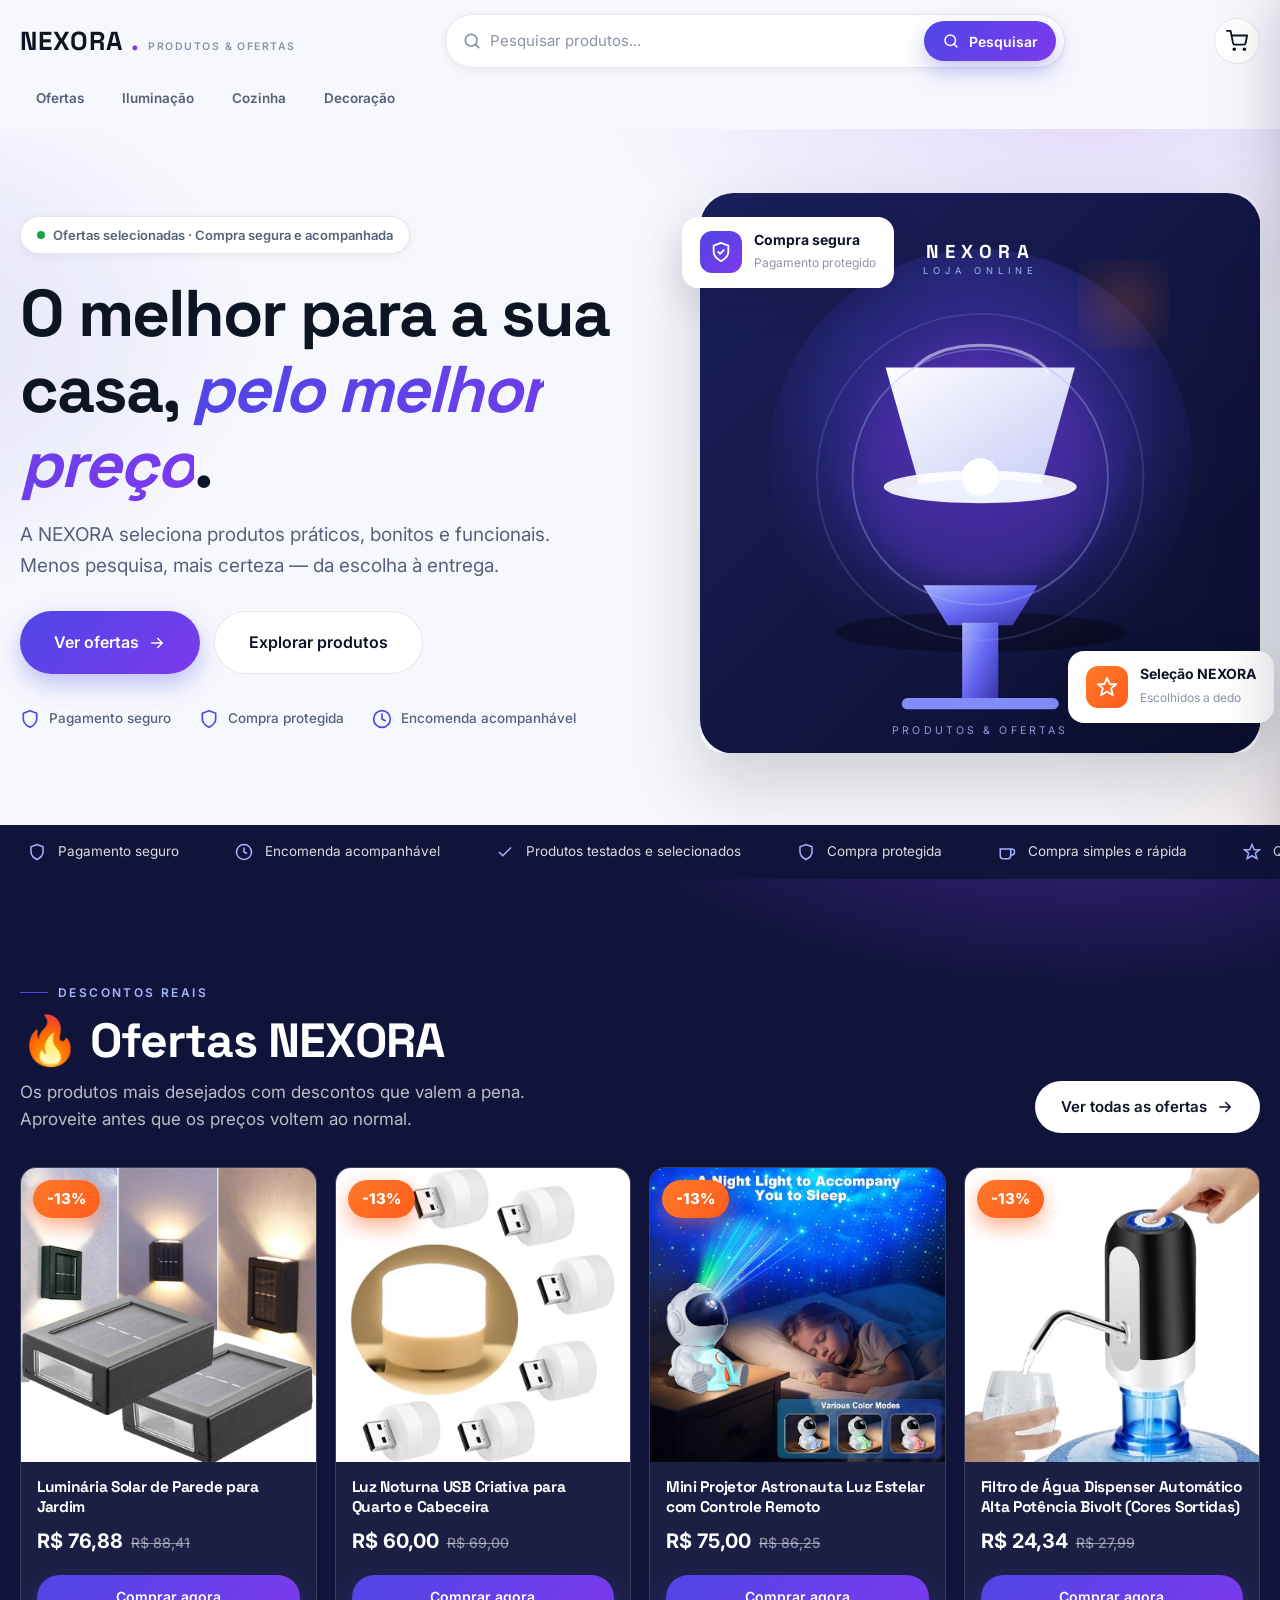
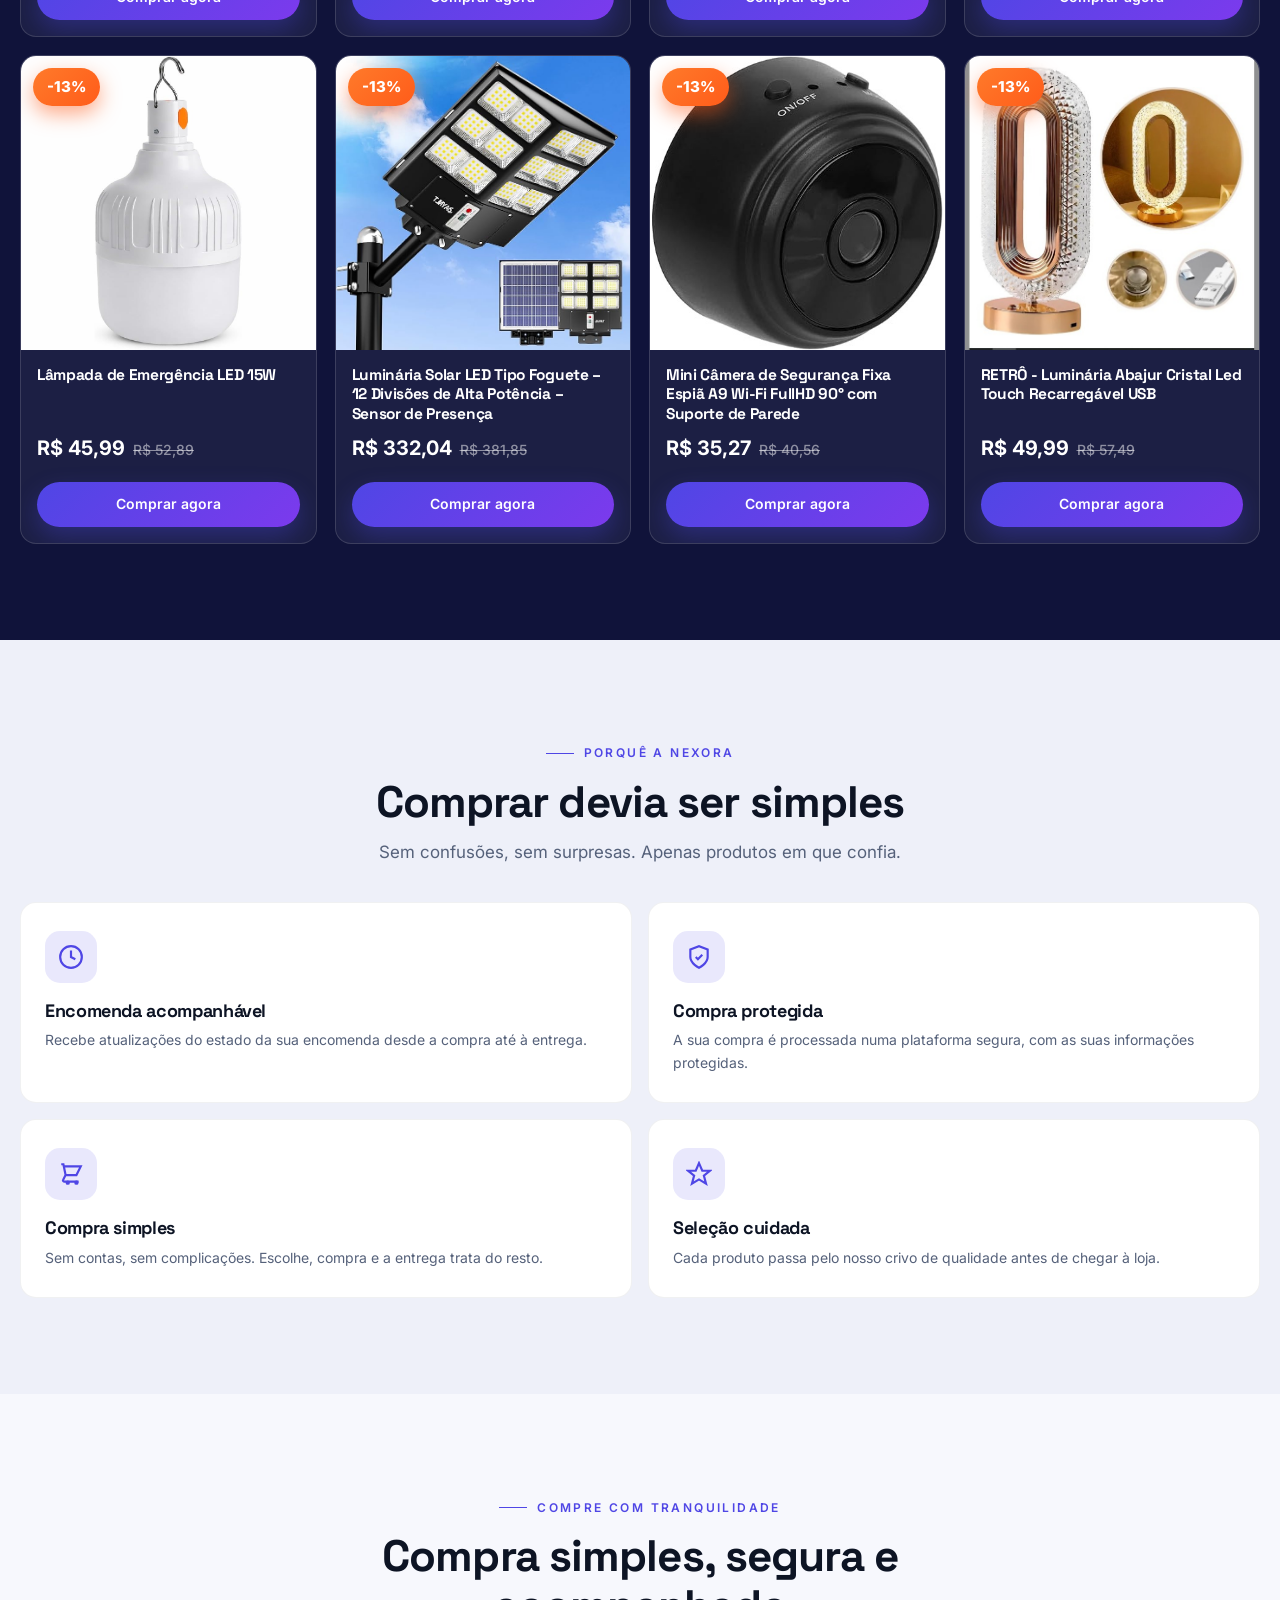
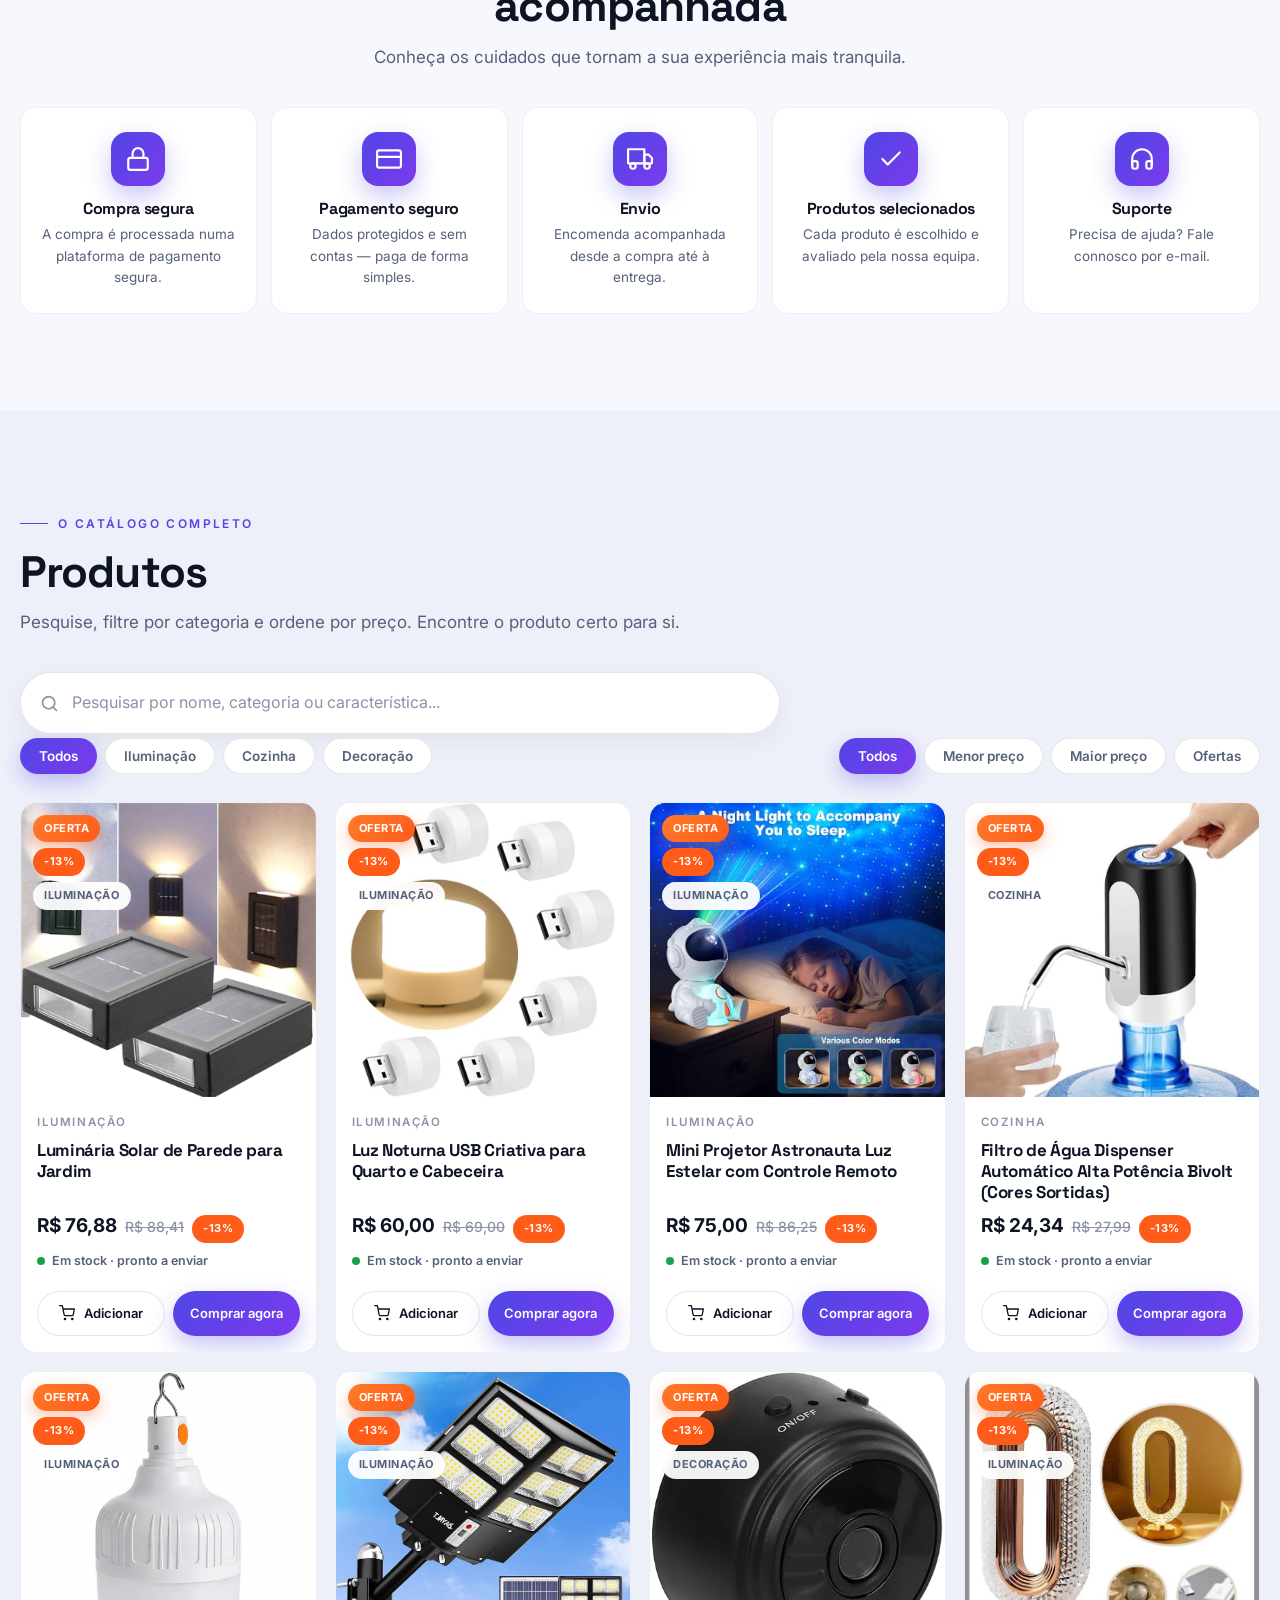
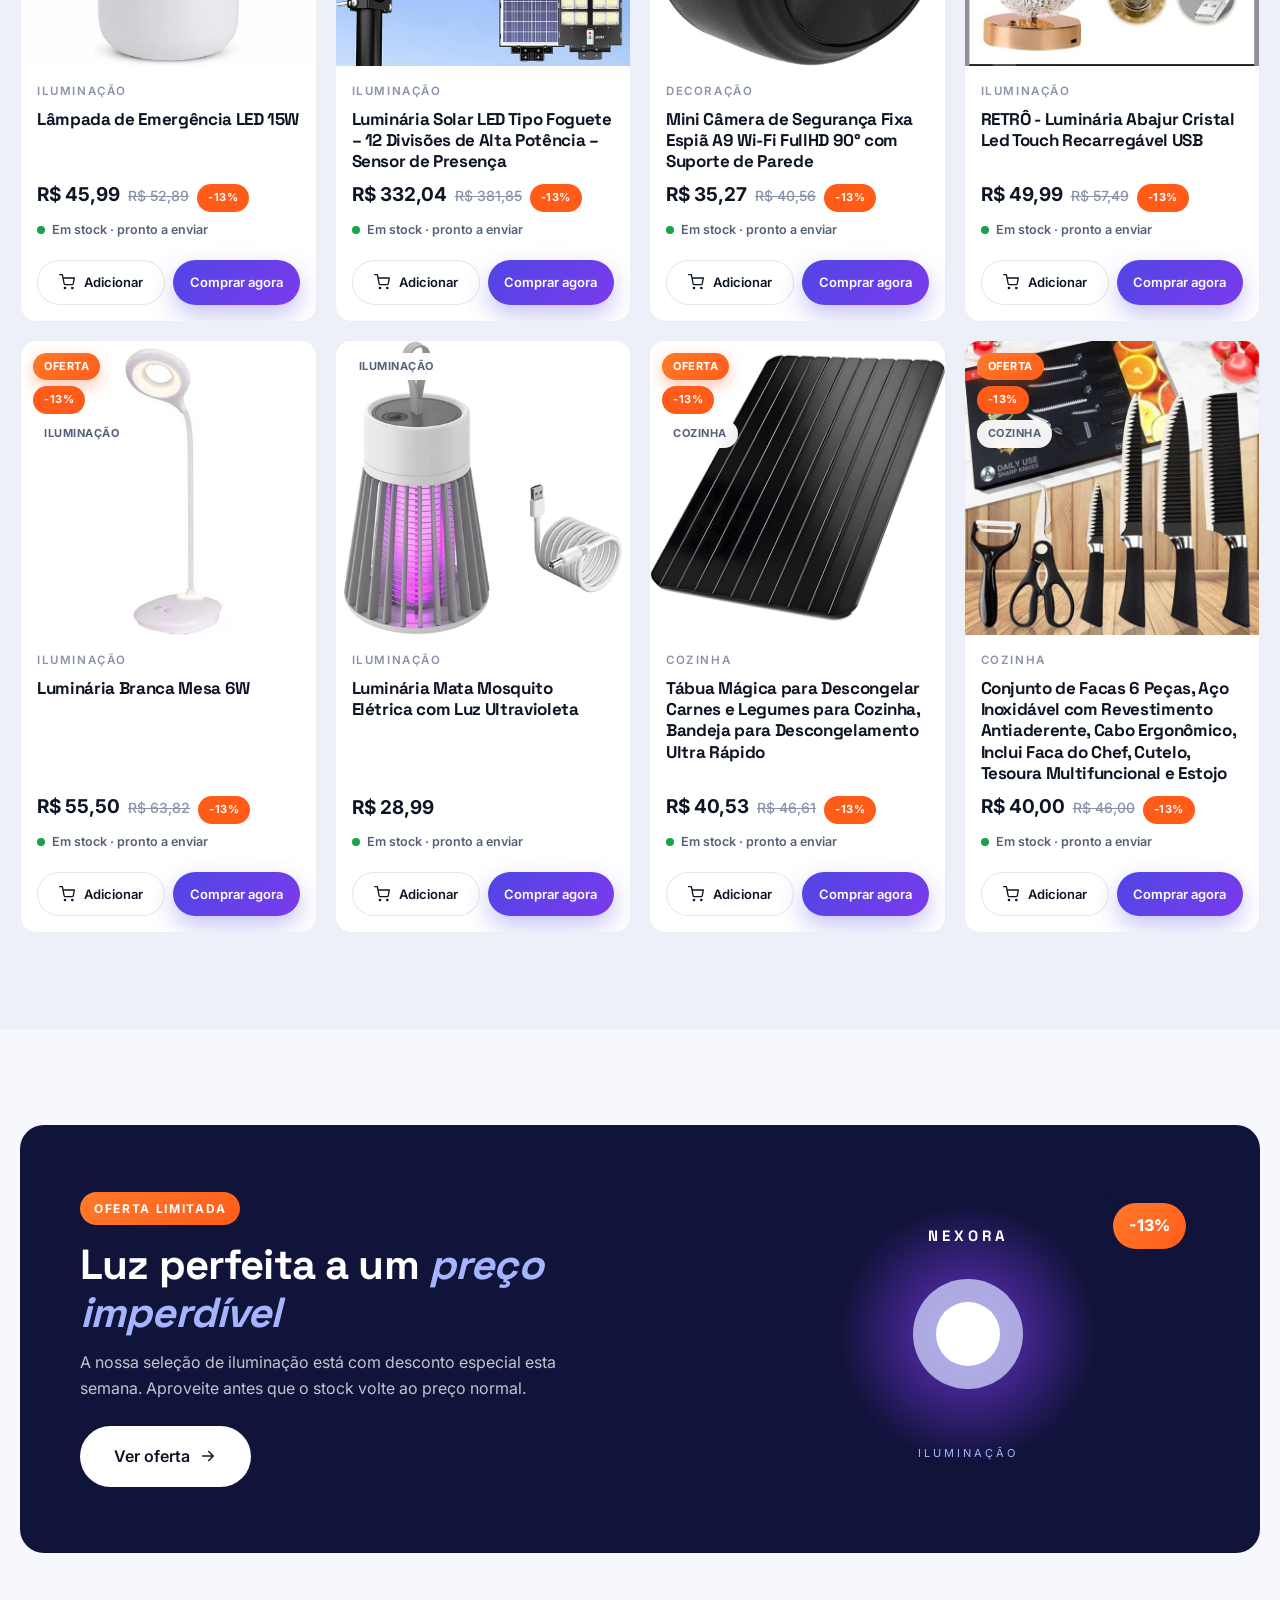
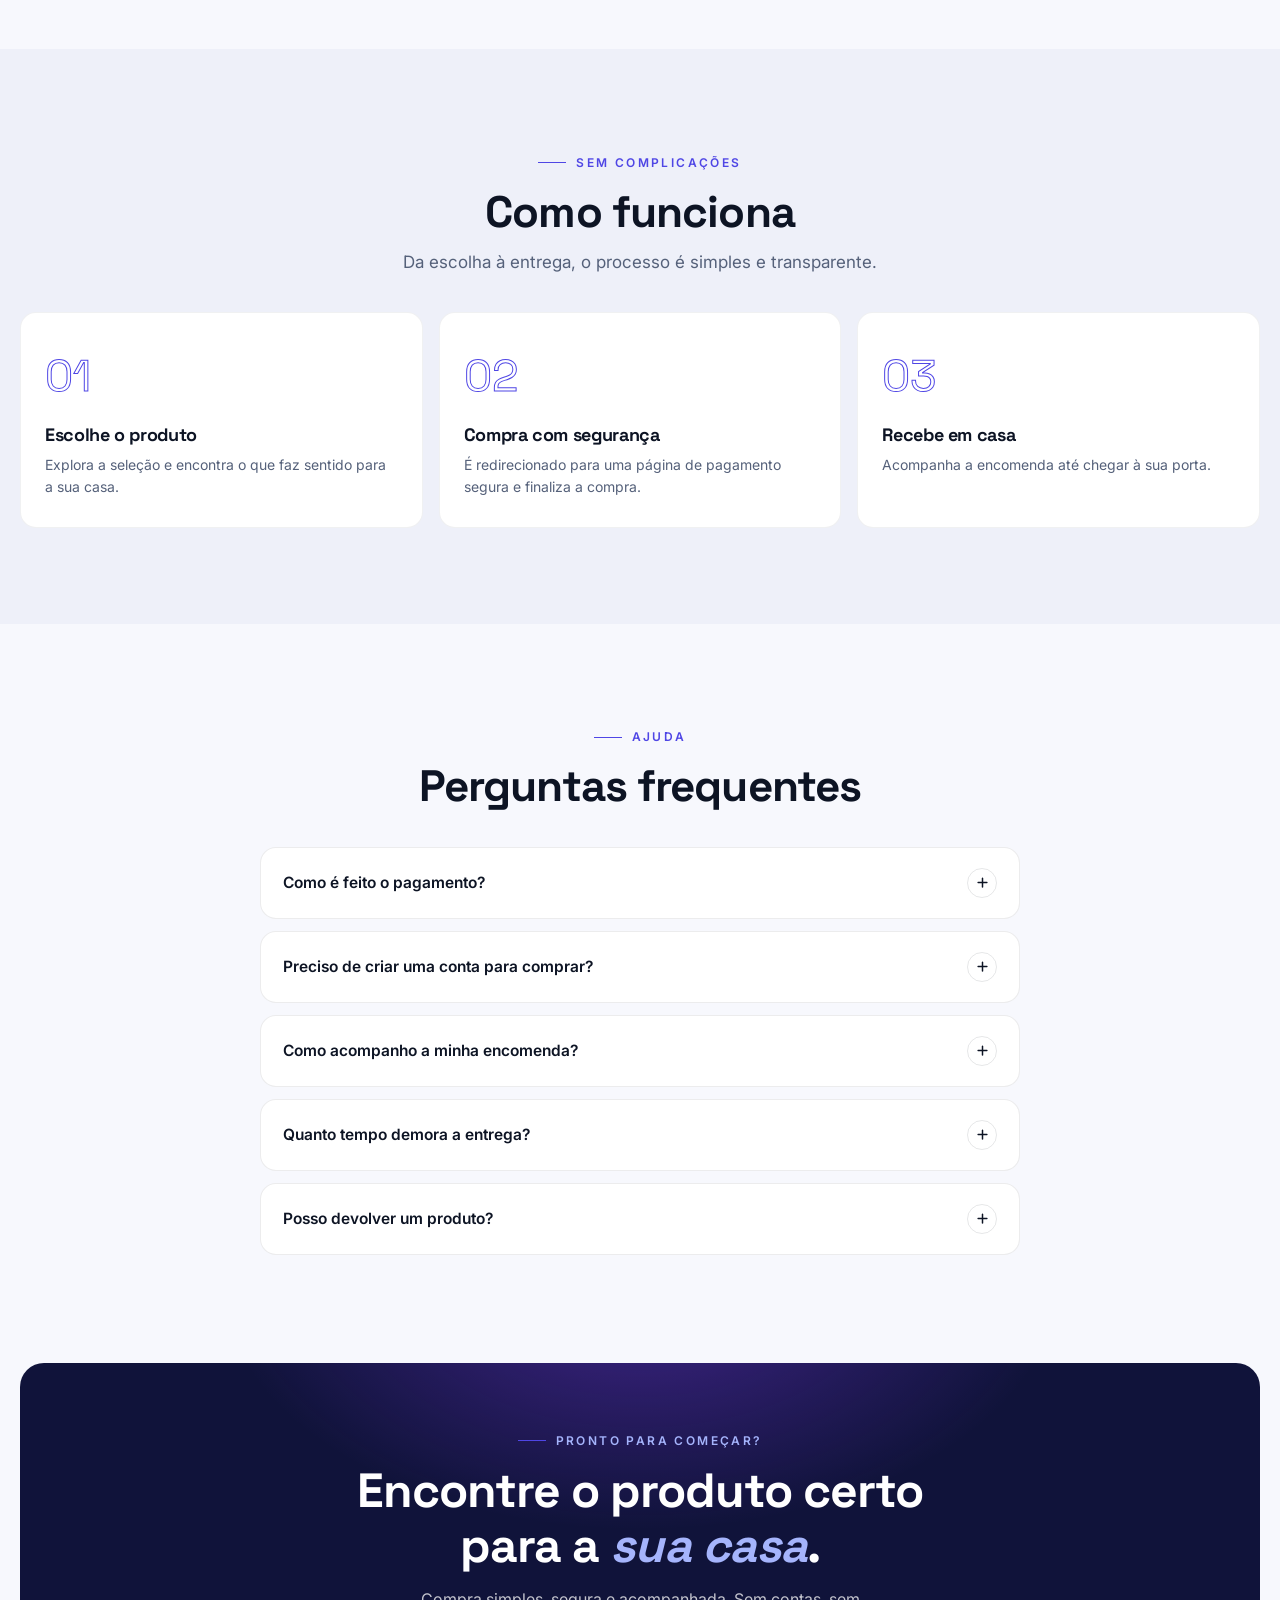
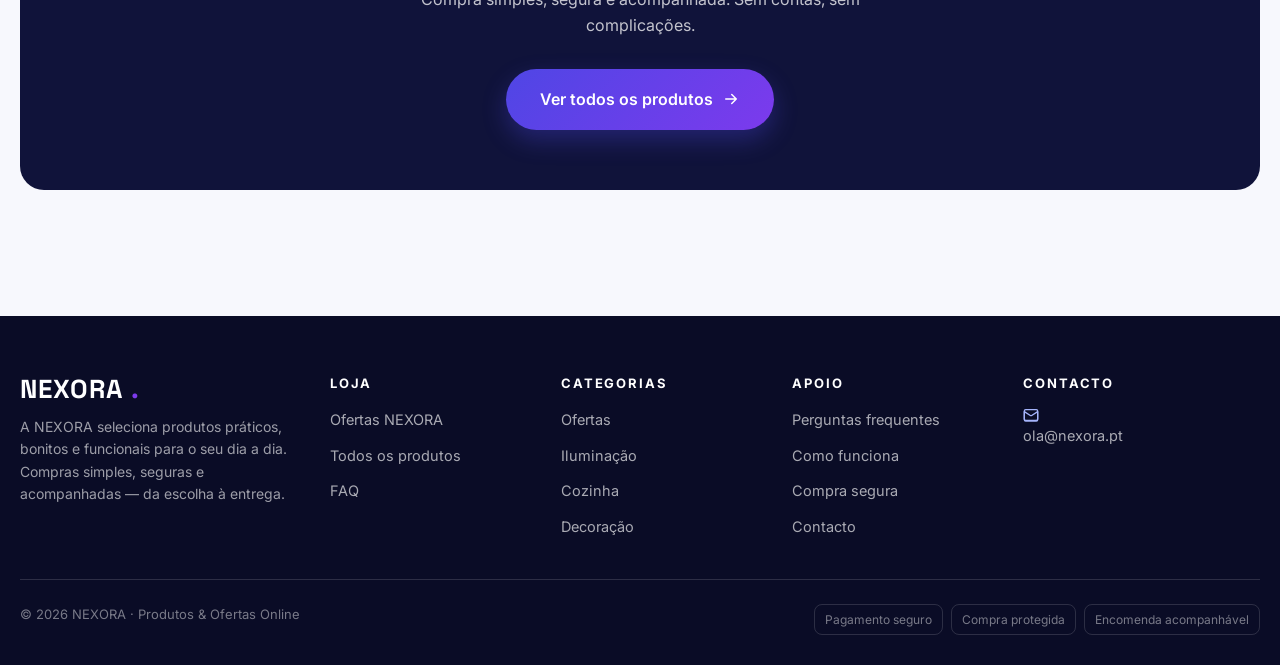
==== index.html @ 7bea776b "fix: restaurar botao Comprar agora nos itens do carrinho e cache-busting v4 Co-authored-by: monkeyco" ====
<!DOCTYPE html>
<html lang="pt">
<head>
  <meta charset="UTF-8" />
  <meta name="viewport" content="width=device-width, initial-scale=1.0" />

  <title>NEXORA | Produtos e Ofertas Online</title>

  <meta
    name="description"
    content="A NEXORA seleciona produtos práticos, bonitos e funcionais para o seu dia a dia. Compras simples, seguras e acompanhadas — com ofertas que valem a pena."
  />

  <meta name="theme-color" content="#10133a" />

  <meta property="og:title" content="NEXORA | Produtos e Ofertas Online" />
  <meta
    property="og:description"
    content="Produtos selecionados com compras simples, seguras e acompanhadas."
  />
  <meta property="og:type" content="website" />

  <link rel="preconnect" href="https://fonts.googleapis.com" />
  <link rel="preconnect" href="https://fonts.gstatic.com" crossorigin />

  <link
    href="https://fonts.googleapis.com/css2?family=Inter:wght@400;500;600;700&family=Space+Grotesk:wght@400;500;600;700&display=swap"
    rel="stylesheet"
  />

  <link rel="stylesheet" href="css/styles.css?v=4" />

  <link
    rel="icon"
    type="image/svg+xml"
    href="data:image/svg+xml,%3Csvg xmlns='http://www.w3.org/2000/svg' viewBox='0 0 32 32'%3E%3Cdefs%3E%3ClinearGradient id='g' x1='0' y1='0' x2='1' y2='1'%3E%3Cstop offset='0' stop-color='%234f46e5'/%3E%3Cstop offset='1' stop-color='%237c3aed'/%3E%3C/linearGradient%3E%3C/defs%3E%3Crect width='32' height='32' rx='8' fill='url(%23g)'/%3E%3Ctext x='16' y='23' font-family='Arial,sans-serif' font-size='18' fill='%23fff' text-anchor='middle' font-weight='bold'%3EN%3C/text%3E%3C/svg%3E"
  />
</head>

<body>

  <!-- ================= HEADER ================= -->

  <header class="header" id="header">

    <div class="container">

      <div class="header-top">

        <a href="index.html" class="logo" aria-label="NEXORA — Início">
          NEXORA<span class="dot">.</span>
          <small>Produtos &amp; Ofertas</small>
        </a>

        <form class="header-search" id="headerSearchForm" role="search" autocomplete="off">
          <svg viewBox="0 0 24 24" fill="none" stroke="currentColor" stroke-width="2" stroke-linecap="round" stroke-linejoin="round" aria-hidden="true">
            <circle cx="11" cy="11" r="7"></circle>
            <path d="m20 20-4-4"></path>
          </svg>
          <input id="headerSearchInput" type="search" placeholder="Pesquisar produtos..." aria-label="Pesquisar produtos" />
          <button type="submit" class="btn btn-accent btn-sm header-search-btn" aria-label="Pesquisar">
            <svg viewBox="0 0 24 24" fill="none" stroke="currentColor" stroke-width="2" stroke-linecap="round" stroke-linejoin="round" aria-hidden="true">
              <circle cx="11" cy="11" r="7"></circle>
              <path d="m20 20-4-4"></path>
            </svg>
            <span>Pesquisar</span>
          </button>
        </form>

        <div class="header-actions">

          <button type="button" class="cart-btn" id="cartOpen" aria-label="Abrir carrinho">
            <svg viewBox="0 0 24 24" fill="none" stroke="currentColor" stroke-width="2" stroke-linecap="round" stroke-linejoin="round" aria-hidden="true">
              <circle cx="9" cy="21" r="1"></circle>
              <circle cx="20" cy="21" r="1"></circle>
              <path d="M1 1h4l2.68 13.39a2 2 0 002 1.61h9.72a2 2 0 002-1.61L23 6H6"></path>
            </svg>
            <span class="cart-count" id="cartCount">0</span>
          </button>

          <button class="burger" id="burger" aria-label="Abrir menu" aria-expanded="false" type="button">
            <span></span>
            <span></span>
            <span></span>
          </button>

        </div>

      </div>

      <nav class="header-cats" id="headerCats" aria-label="Categorias"></nav>

    </div>

  </header>


  <!-- ================= MOBILE MENU ================= -->

  <div class="mobile-menu" id="mobileMenu">

    <div class="mobile-menu-head">
      <a href="index.html" class="logo" aria-label="NEXORA — Início">
        NEXORA<span class="dot">.</span>
      </a>
      <button type="button" class="mobile-menu-close" id="mobileMenuClose" aria-label="Fechar menu">
        <svg viewBox="0 0 24 24" fill="none" stroke="currentColor" stroke-width="2" stroke-linecap="round"><path d="M18 6L6 18M6 6l12 12"/></svg>
      </button>
    </div>

    <a href="index.html" class="menu-link">Início</a>
    <a href="index.html#ofertas-destaque" class="menu-link">Ofertas NEXORA</a>
    <a href="index.html#ofertas" class="menu-link">Todos os produtos</a>
    <a href="index.html#faq" class="menu-link">FAQ</a>
    <a href="index.html#contacto" class="menu-link">Contacto</a>

    <span class="mobile-menu-label">Categorias</span>
    <div class="cat-list" id="mobileCats"></div>

    <a href="index.html#ofertas" class="btn btn-accent">Ver produtos</a>

  </div>


  <!-- ================= CART DRAWER ================= -->

  <div class="cart-overlay" id="cartOverlay"></div>

  <aside class="cart-drawer" id="cartDrawer" aria-label="Carrinho de compras">

    <div class="cart-head">
      <div>
        <h2>O seu carrinho</h2>
        <span class="cart-head-count" id="cartCountText"></span>
      </div>
      <button type="button" class="cart-close" id="cartClose" aria-label="Fechar carrinho">
        <svg viewBox="0 0 24 24" fill="none" stroke="currentColor" stroke-width="2" stroke-linecap="round"><path d="M18 6L6 18M6 6l12 12"/></svg>
      </button>
    </div>

    <div class="cart-body" id="cartItems"></div>

    <div class="cart-empty" id="cartEmpty" hidden>
      <svg viewBox="0 0 24 24" fill="none" stroke="currentColor" stroke-width="1.5" stroke-linecap="round" stroke-linejoin="round" aria-hidden="true">
        <circle cx="9" cy="21" r="1"></circle>
        <circle cx="20" cy="21" r="1"></circle>
        <path d="M1 1h4l2.68 13.39a2 2 0 002 1.61h9.72a2 2 0 002-1.61L23 6H6"></path>
      </svg>
      <p>O seu carrinho está vazio.</p>
      <button type="button" class="btn btn-ghost" id="cartContinue2">Continuar comprando</button>
    </div>

    <div class="cart-foot" id="cartFooter" hidden>
      <div class="cart-subtotal-row">
        <span>Subtotal</span>
        <strong id="cartSubtotal"></strong>
      </div>
      <p class="cart-note">Cada artigo é pago com segurança na sua página de pagamento.</p>
      <button type="button" class="btn btn-accent" id="cartContinue">Continuar comprando</button>
    </div>

  </aside>


  <main>

    <!-- ================= HERO ================= -->

    <section class="hero">

      <div class="container hero-grid">

        <div class="hero-copy">

          <span class="hero-badge">
            <span class="pulse"></span>
            Ofertas selecionadas · Compra segura e acompanhada
          </span>

          <h1>
            O melhor para a sua casa,
            <em>pelo melhor preço</em>.
          </h1>

          <p class="hero-sub">
            A NEXORA seleciona produtos práticos, bonitos e funcionais.
            Menos pesquisa, mais certeza — da escolha à entrega.
          </p>

          <div class="hero-cta">

            <a href="#ofertas-destaque" class="btn btn-accent btn-lg">
              Ver ofertas
              <svg viewBox="0 0 24 24" fill="none" stroke="currentColor" stroke-width="2" stroke-linecap="round" stroke-linejoin="round" aria-hidden="true">
                <path d="M5 12h14M13 6l6 6-6 6" />
              </svg>
            </a>

            <a href="#ofertas" class="btn btn-ghost btn-lg">
              Explorar produtos
            </a>

          </div>

          <ul class="hero-trust">

            <li>
              <svg viewBox="0 0 24 24" fill="none" stroke="currentColor" stroke-width="2" stroke-linecap="round" stroke-linejoin="round" aria-hidden="true">
                <path d="M12 22s8-4 8-10V5l-8-3-8 3v7c0 6 8 10 8 10z" />
              </svg>
              Pagamento seguro
            </li>

            <li>
              <svg viewBox="0 0 24 24" fill="none" stroke="currentColor" stroke-width="2" stroke-linecap="round" stroke-linejoin="round" aria-hidden="true">
                <path d="M12 22s8-4 8-10V5l-8-3-8 3v7c0 6 8 10 8 10z" />
              </svg>
              Compra protegida
            </li>

            <li>
              <svg viewBox="0 0 24 24" fill="none" stroke="currentColor" stroke-width="2" stroke-linecap="round" stroke-linejoin="round" aria-hidden="true">
                <circle cx="12" cy="12" r="10" />
                <path d="M12 6v6l4 2" />
              </svg>
              Encomenda acompanhável
            </li>

          </ul>

        </div>


        <!-- ================= HERO VISUAL ================= -->

        <div class="hero-visual">

          <div class="hero-card">

            <svg
              class="hero-product-image"
              viewBox="0 0 900 900"
              xmlns="http://www.w3.org/2000/svg"
              role="img"
              aria-label="Produtos selecionados pela NEXORA"
            >

              <defs>

                <linearGradient id="nHeroBg" x1="0" y1="0" x2="1" y2="1">
                  <stop offset="0" stop-color="#1b1f5c" />
                  <stop offset="1" stop-color="#0b0e2c" />
                </linearGradient>

                <radialGradient id="nGlow" cx="50%" cy="40%" r="65%">
                  <stop offset="0" stop-color="#7c3aed" stop-opacity=".55" />
                  <stop offset=".55" stop-color="#4f46e5" stop-opacity=".28" />
                  <stop offset="1" stop-color="#0b0e2c" stop-opacity="0" />
                </radialGradient>

                <linearGradient id="nShade" x1="0" y1="0" x2="1" y2="1">
                  <stop offset="0" stop-color="#fdfdff" />
                  <stop offset="1" stop-color="#c7cbf5" />
                </linearGradient>

                <linearGradient id="nMetal" x1="0" y1="0" x2="1" y2="1">
                  <stop offset="0" stop-color="#a5b4fc" />
                  <stop offset=".5" stop-color="#6366f1" />
                  <stop offset="1" stop-color="#3730a3" />
                </linearGradient>

                <filter id="nBlur">
                  <feGaussianBlur stdDeviation="30" />
                </filter>

              </defs>

              <!-- Fundo -->
              <rect width="900" height="900" rx="54" fill="url(#nHeroBg)" />

              <!-- Luz ambiente -->
              <circle cx="450" cy="430" r="340" fill="url(#nGlow)" />
              <circle cx="450" cy="440" r="200" fill="#7c3aed" opacity=".25" filter="url(#nBlur)" />
              <circle cx="680" cy="180" r="60" fill="#ff7a1a" opacity=".18" filter="url(#nBlur)" />

              <!-- Sombra -->
              <ellipse cx="450" cy="705" rx="235" ry="32" fill="#000" opacity=".35" />

              <!-- Base metálica -->
              <path d="M358 630h184l-40 64H398z" fill="url(#nMetal)" />
              <path d="M421 690h58v130h-58z" fill="url(#nMetal)" />
              <path d="M333 820h234" stroke="#818cf8" stroke-width="18" stroke-linecap="round" />

              <!-- Cúpula -->
              <path d="M298 280h304l-56 196H354z" fill="url(#nShade)" />

              <!-- Luz -->
              <ellipse cx="450" cy="472" rx="155" ry="26" fill="#ffffff" opacity=".9" />
              <ellipse cx="450" cy="478" rx="120" ry="18" fill="#eef2ff" opacity=".95" />
              <circle cx="450" cy="456" r="30" fill="#ffffff" />

              <!-- Detalhes -->
              <path d="M340 288c36-58 184-58 220 0" fill="none" stroke="#fff" stroke-opacity=".5" stroke-width="5" />
              <circle cx="450" cy="456" r="205" fill="none" stroke="#a5b4fc" stroke-opacity=".35" stroke-width="3" />
              <circle cx="450" cy="456" r="262" fill="none" stroke="#a5b4fc" stroke-opacity=".16" stroke-width="3" />

              <!-- NEXORA -->
              <text x="450" y="104" text-anchor="middle" font-family="'Space Grotesk','Inter',sans-serif" font-size="30" letter-spacing="10" font-weight="700" fill="#ffffff">NEXORA</text>
              <text x="450" y="130" text-anchor="middle" font-family="'Inter',sans-serif" font-size="15" letter-spacing="8" fill="#a5b4fc">LOJA ONLINE</text>
              <text x="450" y="868" text-anchor="middle" font-family="'Inter',sans-serif" font-size="17" letter-spacing="5" fill="#a5b4fc" opacity=".85">PRODUTOS &amp; OFERTAS</text>

            </svg>

          </div>


          <!-- Card flutuante 1 -->

          <div class="hero-float f1">

            <span class="ic t1">

              <svg viewBox="0 0 24 24" fill="none" stroke="currentColor" stroke-width="2" stroke-linecap="round" stroke-linejoin="round" aria-hidden="true">
                <path d="M12 22s8-4 8-10V5l-8-3-8 3v7c0 6 8 10 8 10z" />
                <path d="M9 12l2 2 4-4" />
              </svg>

            </span>

            <div>

              <strong>Compra segura</strong>

              <span>Pagamento protegido</span>

            </div>

          </div>


          <!-- Card flutuante 2 -->

          <div class="hero-float f2">

            <span class="ic t2">

              <svg viewBox="0 0 24 24" fill="none" stroke="currentColor" stroke-width="2" stroke-linecap="round" stroke-linejoin="round" aria-hidden="true">
                <path d="M12 2l3 7h7l-5.5 4.5L18.5 21 12 17l-6.5 4 2-7.5L2 9h7l3-7z" />
              </svg>

            </span>

            <div>

              <strong>Seleção NEXORA</strong>

              <span>Escolhidos a dedo</span>

            </div>

          </div>

        </div>

      </div>

    </section>


    <!-- ================= TRUST MARQUEE ================= -->

    <section class="trust-marquee" aria-label="Garantias da loja">

      <ul id="marqueeList">

        <li>
          <svg viewBox="0 0 24 24" fill="none" stroke="currentColor" stroke-width="2" aria-hidden="true">
            <path d="M12 22s8-4 8-10V5l-8-3-8 3v7c0 6 8 10 8 10z" />
          </svg>
          Pagamento seguro
        </li>

        <li>
          <svg viewBox="0 0 24 24" fill="none" stroke="currentColor" stroke-width="2" aria-hidden="true">
            <circle cx="12" cy="12" r="10" />
            <path d="M12 6v6l4 2" />
          </svg>
          Encomenda acompanhável
        </li>

        <li>
          <svg viewBox="0 0 24 24" fill="none" stroke="currentColor" stroke-width="2" aria-hidden="true">
            <path d="M20 6L9 17l-5-5" />
          </svg>
          Produtos testados e selecionados
        </li>

        <li>
          <svg viewBox="0 0 24 24" fill="none" stroke="currentColor" stroke-width="2" aria-hidden="true">
            <path d="M12 22s8-4 8-10V5l-8-3-8 3v7c0 6 8 10 8 10z" />
          </svg>
          Compra protegida
        </li>

        <li>
          <svg viewBox="0 0 24 24" fill="none" stroke="currentColor" stroke-width="2" aria-hidden="true">
            <path d="M17 8h1a4 4 0 110 8h-1M3 8h14v9a4 4 0 01-4 4H7a4 4 0 01-4-4V8z" />
          </svg>
          Compra simples e rápida
        </li>

        <li>
          <svg viewBox="0 0 24 24" fill="none" stroke="currentColor" stroke-width="2" aria-hidden="true">
            <path d="M12 2l3 7h7l-5.5 4.5L18.5 21 12 17l-6.5 4 2-7.5L2 9h7l3-7z" />
          </svg>
          Qualidade em cada detalhe
        </li>

      </ul>

    </section>


    <!-- ================= OFERTAS NEXORA ================= -->

    <section class="section offers-band" id="ofertas-destaque">

      <div class="container">

        <div class="offers-head">

          <div class="sec-head">

            <span class="eyebrow" style="color:#a5b4fc">Descontos reais</span>

            <h2><span class="fire">🔥</span> Ofertas NEXORA</h2>

            <p>
              Os produtos mais desejados com descontos que valem a pena.
              Aproveite antes que os preços voltem ao normal.
            </p>

          </div>

          <a href="index.html?cat=ofertas#ofertas" class="btn btn-light">
            Ver todas as ofertas
            <svg viewBox="0 0 24 24" fill="none" stroke="currentColor" stroke-width="2" stroke-linecap="round" stroke-linejoin="round" aria-hidden="true">
              <path d="M5 12h14M13 6l6 6-6 6" />
            </svg>
          </a>

        </div>

        <div class="deal-grid" id="gridOfertas"></div>

      </div>

    </section>


    <!-- ================= BENEFÍCIOS ================= -->

    <section class="section" style="background: var(--bg-alt)">

      <div class="container">

        <div class="sec-head center">

          <span class="eyebrow">Porquê a NEXORA</span>

          <h2>Comprar devia ser simples</h2>

          <p>Sem confusões, sem surpresas. Apenas produtos em que confia.</p>

        </div>


        <div class="benefit-grid">


          <div class="benefit-card reveal">

            <span class="benefit-icon">

              <svg viewBox="0 0 24 24" fill="none" stroke="currentColor" stroke-width="2" aria-hidden="true">
                <circle cx="12" cy="12" r="10" />
                <path d="M12 6v6l4 2" />
              </svg>

            </span>

            <h3>Encomenda acompanhável</h3>

            <p>Recebe atualizações do estado da sua encomenda desde a compra até à entrega.</p>

          </div>


          <div class="benefit-card reveal d1">

            <span class="benefit-icon">

              <svg viewBox="0 0 24 24" fill="none" stroke="currentColor" stroke-width="2" aria-hidden="true">
                <path d="M12 22s8-4 8-10V5l-8-3-8 3v7c0 6 8 10 8 10z" />
                <path d="M9 12l2 2 4-4" />
              </svg>

            </span>

            <h3>Compra protegida</h3>

            <p>A sua compra é processada numa plataforma segura, com as suas informações protegidas.</p>

          </div>


          <div class="benefit-card reveal d2">

            <span class="benefit-icon">

              <svg viewBox="0 0 24 24" fill="none" stroke="currentColor" stroke-width="2" aria-hidden="true">
                <path d="M3 3h2l.4 2M7 13h10l4-8H5.4M7 13L5.4 5M7 13l-2.3 4.5a1 1 0 00.9 1.5H19" />
                <path d="M9 21a1 1 0 100-2 1 1 0 000 2zm8 0a1 1 0 100-2 1 1 0 000 2z" />
              </svg>

            </span>

            <h3>Compra simples</h3>

            <p>Sem contas, sem complicações. Escolhe, compra e a entrega trata do resto.</p>

          </div>


          <div class="benefit-card reveal d3">

            <span class="benefit-icon">

              <svg viewBox="0 0 24 24" fill="none" stroke="currentColor" stroke-width="2" aria-hidden="true">
                <path d="M12 2l3 7h7l-5.5 4.5L18.5 21 12 17l-6.5 4 2-7.5L2 9h7l3-7z" />
              </svg>

            </span>

            <h3>Seleção cuidada</h3>

            <p>Cada produto passa pelo nosso crivo de qualidade antes de chegar à loja.</p>

          </div>

        </div>

      </div>

    </section>


    <!-- ================= CONFIANÇA ================= -->

    <section class="section" id="confianca">

      <div class="container">

        <div class="sec-head center">

          <span class="eyebrow">Compre com tranquilidade</span>

          <h2>Compra simples, segura e acompanhada</h2>

          <p>Conheça os cuidados que tornam a sua experiência mais tranquila.</p>

        </div>

        <div class="trust-grid">

          <div class="trust-card reveal">
            <span class="trust-icon">
              <svg viewBox="0 0 24 24" fill="none" stroke="currentColor" stroke-width="2" stroke-linecap="round" stroke-linejoin="round" aria-hidden="true">
                <rect x="3" y="11" width="18" height="11" rx="2" />
                <path d="M7 11V7a5 5 0 0110 0v4" />
              </svg>
            </span>
            <h3>Compra segura</h3>
            <p>A compra é processada numa plataforma de pagamento segura.</p>
          </div>

          <div class="trust-card reveal d1">
            <span class="trust-icon">
              <svg viewBox="0 0 24 24" fill="none" stroke="currentColor" stroke-width="2" stroke-linecap="round" stroke-linejoin="round" aria-hidden="true">
                <rect x="1" y="4" width="22" height="16" rx="2" />
                <path d="M1 10h22" />
              </svg>
            </span>
            <h3>Pagamento seguro</h3>
            <p>Dados protegidos e sem contas — paga de forma simples.</p>
          </div>

          <div class="trust-card reveal d2">
            <span class="trust-icon">
              <svg viewBox="0 0 24 24" fill="none" stroke="currentColor" stroke-width="2" stroke-linecap="round" stroke-linejoin="round" aria-hidden="true">
                <path d="M1 3h15v13H1z" />
                <path d="M16 8h4l3 3v5h-7V8z" />
                <circle cx="5.5" cy="18.5" r="2.5" />
                <circle cx="18.5" cy="18.5" r="2.5" />
              </svg>
            </span>
            <h3>Envio</h3>
            <p>Encomenda acompanhada desde a compra até à entrega.</p>
          </div>

          <div class="trust-card reveal d3">
            <span class="trust-icon">
              <svg viewBox="0 0 24 24" fill="none" stroke="currentColor" stroke-width="2" stroke-linecap="round" stroke-linejoin="round" aria-hidden="true">
                <path d="M20 6L9 17l-5-5" />
              </svg>
            </span>
            <h3>Produtos selecionados</h3>
            <p>Cada produto é escolhido e avaliado pela nossa equipa.</p>
          </div>

          <div class="trust-card reveal">
            <span class="trust-icon">
              <svg viewBox="0 0 24 24" fill="none" stroke="currentColor" stroke-width="2" stroke-linecap="round" stroke-linejoin="round" aria-hidden="true">
                <path d="M3 18v-6a9 9 0 0118 0v6" />
                <path d="M21 19a2 2 0 01-2 2h-1a2 2 0 01-2-2v-3a2 2 0 012-2h3v5zM3 19a2 2 0 002 2h1a2 2 0 002-2v-3a2 2 0 00-2-2H3v5z" />
              </svg>
            </span>
            <h3>Suporte</h3>
            <p>Precisa de ajuda? Fale connosco por e-mail.</p>
          </div>

        </div>

      </div>

    </section>


    <!-- ================= TODOS OS PRODUTOS ================= -->

    <section class="section" id="ofertas" style="background: var(--bg-alt)">

      <div class="container">

        <div class="sec-head">

          <span class="eyebrow">O catálogo completo</span>

          <h2>Produtos</h2>

          <p>Pesquise, filtre por categoria e ordene por preço. Encontre o produto certo para si.</p>

        </div>

        <form class="product-search" role="search" autocomplete="off">
          <svg viewBox="0 0 24 24" fill="none" stroke="currentColor" stroke-width="2" stroke-linecap="round" stroke-linejoin="round" aria-hidden="true">
            <circle cx="11" cy="11" r="7"></circle>
            <path d="m20 20-4-4"></path>
          </svg>
          <input id="productSearch" type="search" placeholder="Pesquisar por nome, categoria ou característica..." aria-label="Pesquisar produtos" />
          <span id="searchCount" class="search-count" aria-live="polite"></span>
        </form>

        <p id="searchEmpty" class="search-empty" hidden>Nenhum produto encontrado. Tente outro nome ou categoria.</p>

        <div class="catalog-toolbar">

          <div class="cat-filter" id="catFilter" role="group" aria-label="Filtrar produtos por categoria"></div>

          <div class="sort-bar" id="sortBar" role="group" aria-label="Ordenar produtos"></div>

        </div>

        <div class="prod-grid" id="gridProdutos" data-filtro="todos"></div>

      </div>

    </section>


    <!-- ================= PROMO ================= -->

    <section class="section">

      <div class="container">

        <div class="promo reveal">

          <div>

            <div class="promo-kicker">Oferta limitada</div>

            <h2>Luz perfeita a um <em>preço imperdível</em></h2>

            <p>
              A nossa seleção de iluminação está com desconto especial esta semana.
              Aproveite antes que o stock volte ao preço normal.
            </p>

            <a href="produto.html?id=luminaria-branca-mesa-6w" class="btn btn-light btn-lg">
              Ver oferta
              <svg viewBox="0 0 24 24" fill="none" stroke="currentColor" stroke-width="2" stroke-linecap="round" stroke-linejoin="round" aria-hidden="true">
                <path d="M5 12h14M13 6l6 6-6 6" />
              </svg>
            </a>

          </div>

          <div class="promo-visual">

            <div class="promo-product-placeholder">

              <svg viewBox="0 0 300 300" xmlns="http://www.w3.org/2000/svg" role="img" aria-label="Oferta de iluminação NEXORA">

                <defs>
                  <radialGradient id="promoGlow">
                    <stop offset="0" stop-color="#7c3aed" stop-opacity=".8" />
                    <stop offset="1" stop-color="#7c3aed" stop-opacity="0" />
                  </radialGradient>
                </defs>

                <rect width="300" height="300" rx="28" fill="#10133a" />

                <circle cx="150" cy="145" r="130" fill="url(#promoGlow)" />

                <circle cx="150" cy="145" r="55" fill="#c7cbf5" opacity=".8" />

                <circle cx="150" cy="145" r="32" fill="#ffffff" />

                <text x="150" y="52" text-anchor="middle" font-family="'Space Grotesk',sans-serif" font-size="15" letter-spacing="4" font-weight="700" fill="#ffffff">NEXORA</text>

                <text x="150" y="268" text-anchor="middle" font-family="'Inter',sans-serif" font-size="11" letter-spacing="3" fill="#a5b4fc">ILUMINAÇÃO</text>

              </svg>

            </div>

            <span class="promo-chip">-13%</span>

          </div>

        </div>

      </div>

    </section>


    <!-- ================= COMO FUNCIONA ================= -->

    <section class="section" id="como-funciona" style="background: var(--bg-alt)">

      <div class="container">

        <div class="sec-head center">

          <span class="eyebrow">Sem complicações</span>

          <h2>Como funciona</h2>

          <p>Da escolha à entrega, o processo é simples e transparente.</p>

        </div>


        <div class="how-grid">


          <div class="how-step reveal">

            <div class="how-num">01</div>

            <h3>Escolhe o produto</h3>

            <p>Explora a seleção e encontra o que faz sentido para a sua casa.</p>

          </div>


          <div class="how-step reveal d1">

            <div class="how-num">02</div>

            <h3>Compra com segurança</h3>

            <p>É redirecionado para uma página de pagamento segura e finaliza a compra.</p>

          </div>


          <div class="how-step reveal d2">

            <div class="how-num">03</div>

            <h3>Recebe em casa</h3>

            <p>Acompanha a encomenda até chegar à sua porta.</p>

          </div>

        </div>

      </div>

    </section>


    <!-- ================= FAQ ================= -->

    <section class="section" id="faq">

      <div class="container">

        <div class="sec-head center">

          <span class="eyebrow">Ajuda</span>

          <h2>Perguntas frequentes</h2>

        </div>


        <div class="faq-wrap" id="faqHome"></div>

      </div>

    </section>


    <!-- ================= CTA FINAL ================= -->

    <section class="section" style="padding-top: 0">

      <div class="container">

        <div class="final-cta reveal">

          <span class="eyebrow" style="color:#a5b4fc">Pronto para começar?</span>

          <h2>Encontre o produto certo para a <em>sua casa</em>.</h2>

          <p>Compra simples, segura e acompanhada. Sem contas, sem complicações.</p>

          <a href="#ofertas" class="btn btn-accent btn-lg">
            Ver todos os produtos
            <svg viewBox="0 0 24 24" fill="none" stroke="currentColor" stroke-width="2" stroke-linecap="round" stroke-linejoin="round" aria-hidden="true">
              <path d="M5 12h14M13 6l6 6-6 6" />
            </svg>
          </a>

        </div>

      </div>

    </section>

  </main>


  <!-- ================= FOOTER ================= -->

  <footer class="footer" id="contacto">

    <div class="container">

      <div class="footer-grid">

        <div>

          <a href="index.html" class="logo">NEXORA<span class="dot">.</span></a>

          <p class="footer-desc" id="footerDesc"></p>

        </div>

        <div class="footer-col">

          <h4>Loja</h4>

          <ul>

            <li><a href="index.html#ofertas-destaque">Ofertas NEXORA</a></li>

            <li><a href="index.html#ofertas">Todos os produtos</a></li>

            <li><a href="index.html#faq">FAQ</a></li>

          </ul>

        </div>

        <div class="footer-col">

          <h4>Categorias</h4>

          <ul id="footerCats"></ul>

        </div>

        <div class="footer-col">

          <h4>Apoio</h4>

          <ul>

            <li><a href="index.html#faq">Perguntas frequentes</a></li>

            <li><a href="index.html#como-funciona">Como funciona</a></li>

            <li><a href="index.html#confianca">Compra segura</a></li>

            <li><a href="index.html#contacto">Contacto</a></li>

          </ul>

        </div>

        <div class="footer-col">

          <h4>Contacto</h4>

          <ul id="footerContact"></ul>

        </div>

      </div>

      <div class="footer-bottom">

        <span>&copy; <span id="ano"></span> NEXORA · Produtos &amp; Ofertas Online</span>

        <div class="footer-pay">

          <span>Pagamento seguro</span>

          <span>Compra protegida</span>

          <span>Encomenda acompanhável</span>

        </div>

      </div>

    </div>

  </footer>


  <!-- ================= BACK TO TOP ================= -->

  <button class="back-top" id="backTop" aria-label="Voltar ao topo" type="button">

    <svg viewBox="0 0 24 24" fill="none" stroke="currentColor" stroke-width="2" stroke-linecap="round" stroke-linejoin="round" aria-hidden="true">
      <path d="M12 19V5M5 12l7-7 7 7" />
    </svg>

  </button>


  <!-- ================= SCRIPTS ================= -->

  <script src="js/produtos.js?v=4"></script>
  <script src="js/cart.js?v=4"></script>
  <script src="js/ui.js?v=4"></script>
  <script src="js/app.js?v=4"></script>

</body>
</html>
---- css/styles.css ----
/* ============================================================
   NEXORA · Produtos & Ofertas Online — styles.css
   Design premium, moderno e comercial (otimizado para mobile)
   ============================================================ */

:root {
  --bg: #f7f8fd;
  --bg-alt: #eef0f9;
  --bg-deep: #10133a;
  --bg-deep-2: #0a0c26;
  --surface: #ffffff;
  --ink: #0d1424;
  --ink-soft: #55617a;
  --ink-faint: #8b93a8;
  --brand: #4f46e5;
  --brand-2: #7c3aed;
  --brand-soft: rgba(79, 70, 229, 0.12);
  --deal: #ff5c1a;
  --gold: #f59e0b;
  --success: #16a34a;
  --warn: #d97706;
  --danger: #dc2626;
  --line: rgba(13, 20, 36, 0.1);
  --line-light: rgba(255, 255, 255, 0.14);
  --font-serif: 'Space Grotesk', 'Inter', sans-serif;
  --font-sans: 'Inter', 'Segoe UI', Arial, sans-serif;
  --radius-sm: 12px;
  --radius: 16px;
  --radius-lg: 24px;
  --shadow-sm: 0 2px 10px rgba(13, 20, 36, 0.06);
  --shadow: 0 14px 40px rgba(13, 20, 36, 0.12);
  --shadow-lg: 0 30px 70px rgba(13, 20, 36, 0.18);
  --grad-brand: linear-gradient(135deg, #4f46e5 0%, #7c3aed 100%);
  --container: 1280px;
  --header-h: 118px;
}

* {
  box-sizing: border-box;
  margin: 0;
  padding: 0;
}

html {
  scroll-behavior: smooth;
  -webkit-text-size-adjust: 100%;
}

body {
  font-family: var(--font-sans);
  color: var(--ink);
  background: var(--bg);
  line-height: 1.6;
  font-size: 16px;
  overflow-x: hidden;
}

body.menu-open,
body.cart-open {
  overflow: hidden;
}

img,
svg {
  display: block;
  max-width: 100%;
}

a {
  color: inherit;
  text-decoration: none;
}

button {
  font-family: inherit;
  border: 0;
  background: none;
  cursor: pointer;
  color: inherit;
}

ul,
ol {
  list-style: none;
}

h1,
h2,
h3,
h4 {
  font-family: var(--font-serif);
  font-weight: 700;
  line-height: 1.14;
  letter-spacing: -0.02em;
}

.container {
  width: 100%;
  max-width: var(--container);
  margin: auto;
  padding: 0 20px;
}

.section {
  padding: 64px 0;
}

.eyebrow {
  display: inline-flex;
  align-items: center;
  gap: 10px;
  font-size: 12px;
  font-weight: 600;
  letter-spacing: 0.2em;
  text-transform: uppercase;
  color: var(--brand);
}

.eyebrow:before {
  content: '';
  width: 28px;
  height: 1px;
  background: var(--brand);
}

.sec-head {
  max-width: 680px;
  margin-bottom: 36px;
}

.sec-head.center {
  margin-inline: auto;
  text-align: center;
}

.sec-head h2 {
  font-size: clamp(28px, 4.5vw, 44px);
  margin: 14px 0 12px;
}

.sec-head p {
  color: var(--ink-soft);
  font-size: 17px;
}

.grid-empty {
  grid-column: 1 / -1;
  color: var(--ink-soft);
  text-align: center;
  padding: 40px 20px;
  background: var(--surface);
  border: 1px solid var(--line);
  border-radius: var(--radius);
}

/* ---------- Botões ---------- */
.btn {
  display: inline-flex;
  align-items: center;
  justify-content: center;
  gap: 9px;
  font-weight: 600;
  font-size: 15px;
  padding: 14px 26px;
  border-radius: 999px;
  transition: 0.25s ease;
  white-space: nowrap;
}

.btn svg {
  width: 18px;
  height: 18px;
}

.btn-accent {
  background: var(--grad-brand);
  color: #fff;
  box-shadow: 0 10px 24px rgba(79, 70, 229, 0.32);
}

.btn-accent:hover {
  transform: translateY(-2px);
  box-shadow: 0 14px 30px rgba(79, 70, 229, 0.42);
}

.btn-ghost {
  background: var(--surface);
  border: 1.5px solid var(--line);
}

.btn-ghost:hover {
  border-color: var(--brand);
  color: var(--brand);
  transform: translateY(-2px);
}

.btn-light {
  background: #fff;
  color: var(--ink);
}

.btn-light:hover {
  transform: translateY(-2px);
}

.btn-lg {
  padding: 18px 34px;
  font-size: 16px;
}

.btn-sm {
  padding: 11px 18px;
  font-size: 14px;
}

.btn-icon {
  width: 42px;
  height: 42px;
  padding: 0;
  border-radius: 999px;
}

/* ---------- Header ---------- */
.header {
  position: sticky;
  top: 0;
  z-index: 70;
  background: rgba(247, 248, 253, 0.94);
  backdrop-filter: blur(14px);
  -webkit-backdrop-filter: blur(14px);
  border-bottom: 1px solid transparent;
  transition: 0.3s;
}

.header.scrolled {
  border-color: var(--line);
  box-shadow: var(--shadow-sm);
}

.header-top {
  display: grid;
  grid-template-columns: auto 1fr auto;
  grid-template-areas: 'logo search actions';
  align-items: center;
  gap: 18px;
  padding: 14px 0;
}

.logo {
  grid-area: logo;
  font-family: var(--font-serif);
  font-size: 26px;
  font-weight: 700;
  letter-spacing: 0.04em;
  display: flex;
  align-items: baseline;
  gap: 8px;
  line-height: 1;
}

.logo .dot {
  color: var(--brand-2);
}

.logo small {
  font-family: var(--font-sans);
  font-size: 10.5px;
  font-weight: 600;
  letter-spacing: 0.14em;
  color: var(--ink-faint);
  text-transform: uppercase;
}

.header-search {
  grid-area: search;
  display: flex;
  align-items: center;
  gap: 8px;
  background: var(--surface);
  border: 1.5px solid var(--line);
  border-radius: 999px;
  padding: 6px 8px 6px 16px;
  box-shadow: var(--shadow-sm);
  transition: 0.25s;
  max-width: 620px;
  width: 100%;
  justify-self: center;
}

.header-search:focus-within {
  border-color: var(--brand);
  box-shadow: 0 0 0 4px var(--brand-soft);
}

.header-search > svg {
  width: 20px;
  min-width: 20px;
  color: var(--ink-faint);
}

.header-search input {
  width: 100%;
  border: 0;
  outline: 0;
  background: transparent;
  font: inherit;
  font-size: 15px;
  color: var(--ink);
  padding: 6px 0;
  min-width: 0;
}

.header-search input::placeholder {
  color: var(--ink-faint);
}

.header-search-btn {
  flex-shrink: 0;
}

.header-actions {
  grid-area: actions;
  display: flex;
  align-items: center;
  gap: 10px;
  justify-self: end;
}

.cart-btn {
  position: relative;
  width: 46px;
  height: 46px;
  border-radius: 50%;
  display: grid;
  place-items: center;
  background: var(--surface);
  border: 1.5px solid var(--line);
  transition: 0.25s;
}

.cart-btn:hover {
  border-color: var(--brand);
  color: var(--brand);
}

.cart-btn svg {
  width: 22px;
  height: 22px;
}

.cart-count {
  position: absolute;
  top: -4px;
  right: -4px;
  min-width: 20px;
  height: 20px;
  padding: 0 5px;
  border-radius: 999px;
  background: var(--deal);
  color: #fff;
  font-size: 11px;
  font-weight: 700;
  display: grid;
  place-items: center;
  opacity: 0;
  transform: scale(0.6);
  transition: 0.25s;
}

.cart-count.show {
  opacity: 1;
  transform: scale(1);
}

.burger {
  display: inline-flex;
  flex-direction: column;
  justify-content: center;
  gap: 5px;
  width: 46px;
  height: 46px;
  border-radius: 50%;
  border: 1.5px solid var(--line);
  background: var(--surface);
  padding: 0 11px;
  transition: 0.25s;
}

.burger:hover {
  border-color: var(--brand);
}

.burger span {
  height: 2px;
  width: 100%;
  background: var(--ink);
  border-radius: 2px;
  transition: 0.3s;
}

.burger.open span:nth-child(1) {
  transform: translateY(7px) rotate(45deg);
}

.burger.open span:nth-child(2) {
  opacity: 0;
}

.burger.open span:nth-child(3) {
  transform: translateY(-7px) rotate(-45deg);
}

.header-cats {
  display: none;
  grid-area: cats;
  align-items: center;
  gap: 6px;
  padding-bottom: 10px;
  overflow-x: auto;
  scrollbar-width: none;
}

.header-cats::-webkit-scrollbar {
  display: none;
}

.header-cats a {
  font-size: 13.5px;
  font-weight: 600;
  color: var(--ink-soft);
  padding: 8px 16px;
  border-radius: 999px;
  white-space: nowrap;
  transition: 0.2s;
}

.header-cats a:hover {
  color: var(--brand);
  background: var(--brand-soft);
}

.header-cats a.active {
  color: #fff;
  background: var(--grad-brand);
}

/* ---------- Menu mobile ---------- */
.mobile-menu {
  position: fixed;
  inset: 0;
  background: var(--bg);
  z-index: 90;
  padding: 24px 20px 40px;
  display: flex;
  flex-direction: column;
  gap: 4px;
  overflow-y: auto;
  opacity: 0;
  visibility: hidden;
  transform: translateX(100%);
  transition: 0.35s ease;
}

.mobile-menu.open {
  opacity: 1;
  visibility: visible;
  transform: none;
}

.mobile-menu-head {
  display: flex;
  align-items: center;
  justify-content: space-between;
  margin-bottom: 18px;
}

.mobile-menu-close {
  width: 44px;
  height: 44px;
  border-radius: 50%;
  border: 1.5px solid var(--line);
  background: var(--surface);
  display: grid;
  place-items: center;
}

.mobile-menu-close svg {
  width: 20px;
}

.mobile-menu-label {
  font-size: 12px;
  font-weight: 700;
  letter-spacing: 0.16em;
  text-transform: uppercase;
  color: var(--ink-faint);
  margin: 18px 8px 8px;
}

.mobile-menu a.menu-link {
  display: flex;
  align-items: center;
  justify-content: space-between;
  padding: 14px 12px;
  font-weight: 600;
  font-size: 17px;
  border-radius: var(--radius-sm);
  color: var(--ink);
}

.mobile-menu a.menu-link:hover {
  background: var(--brand-soft);
  color: var(--brand);
}

.mobile-menu .cat-list {
  display: flex;
  flex-direction: column;
  gap: 4px;
}

.mobile-menu .cat-list a {
  padding: 12px 14px;
  font-size: 15.5px;
  font-weight: 600;
  color: var(--ink-soft);
  border-radius: var(--radius-sm);
}

.mobile-menu .cat-list a:hover {
  background: var(--brand-soft);
  color: var(--brand);
}

.mobile-menu .btn {
  margin-top: 18px;
}

/* ---------- Hero ---------- */
.hero {
  position: relative;
  padding: 48px 0 56px;
  overflow: hidden;
  background:
    radial-gradient(820px 480px at 85% -10%, rgba(124, 58, 237, 0.18), transparent 60%),
    radial-gradient(700px 480px at -10% 30%, rgba(79, 70, 229, 0.14), transparent 55%),
    radial-gradient(600px 380px at 110% 110%, rgba(255, 92, 26, 0.1), transparent 60%),
    var(--bg);
}

.hero-grid {
  display: grid;
  grid-template-columns: 1fr;
  gap: 44px;
  align-items: center;
}

.hero-badge {
  display: inline-flex;
  align-items: center;
  gap: 8px;
  background: var(--surface);
  border: 1px solid var(--line);
  border-radius: 999px;
  padding: 8px 16px;
  font-size: 13px;
  font-weight: 600;
  color: var(--ink-soft);
  margin-bottom: 22px;
  box-shadow: var(--shadow-sm);
}

.pulse {
  width: 8px;
  height: 8px;
  border-radius: 50%;
  background: var(--success);
  animation: pulse 2s infinite;
}

@keyframes pulse {
  0%,
  100% {
    box-shadow: 0 0 0 0 rgba(22, 163, 74, 0.5);
  }
  50% {
    box-shadow: 0 0 0 6px rgba(22, 163, 74, 0);
  }
}

.hero h1 {
  font-size: clamp(38px, 6.5vw, 66px);
  margin-bottom: 18px;
  letter-spacing: -0.03em;
}

.hero h1 em {
  font-style: italic;
  background: linear-gradient(120deg, var(--brand), var(--brand-2));
  -webkit-background-clip: text;
  background-clip: text;
  color: transparent;
}

.hero-sub {
  font-size: clamp(16px, 2vw, 19px);
  color: var(--ink-soft);
  max-width: 540px;
  margin-bottom: 30px;
}

.hero-cta {
  display: flex;
  flex-wrap: wrap;
  gap: 14px;
  margin-bottom: 34px;
}

.hero-trust {
  display: flex;
  flex-wrap: wrap;
  gap: 18px 28px;
}

.hero-trust li {
  display: flex;
  align-items: center;
  gap: 9px;
  font-size: 13.5px;
  font-weight: 500;
  color: var(--ink-soft);
}

.hero-trust svg {
  width: 20px;
  color: var(--brand);
}

.hero-card {
  position: relative;
  border-radius: var(--radius-lg);
  overflow: hidden;
  box-shadow: var(--shadow-lg);
}

.hero-product-image {
  width: 100%;
  height: 100%;
  min-height: 520px;
  display: block;
  object-fit: cover;
}

.hero-card .hero-product-image {
  transition: transform 0.7s cubic-bezier(0.2, 0.7, 0.2, 1);
}

.hero-card:hover .hero-product-image {
  transform: scale(1.025);
}

.hero-card img {
  width: 100%;
  aspect-ratio: 4 / 4.6;
  object-fit: cover;
}

.hero-visual {
  position: relative;
}

.hero-float {
  position: absolute;
  background: var(--surface);
  border-radius: 16px;
  box-shadow: var(--shadow);
  padding: 14px 18px;
  display: flex;
  align-items: center;
  gap: 12px;
  animation: floaty 5s ease-in-out infinite;
}

.hero-float.f1 {
  top: 24px;
  left: -18px;
}

.hero-float.f2 {
  bottom: 30px;
  right: -14px;
  animation-delay: 1.2s;
}

@keyframes floaty {
  0%,
  100% {
    transform: translateY(0);
  }
  50% {
    transform: translateY(-8px);
  }
}

.hero-float .ic {
  width: 42px;
  height: 42px;
  border-radius: 12px;
  display: grid;
  place-items: center;
  color: #fff;
}

.hero-float .ic svg {
  width: 22px;
}

.hero-float .ic.t1 {
  background: var(--grad-brand);
}

.hero-float .ic.t2 {
  background: linear-gradient(135deg, #ff7a2a, var(--deal));
}

.hero-float strong {
  font-size: 14px;
  display: block;
  line-height: 1.3;
}

.hero-float span {
  font-size: 12px;
  color: var(--ink-faint);
}

/* ---------- Trust marquee ---------- */
.trust-marquee {
  background: var(--bg-deep);
  color: #fff;
  padding: 16px 0;
  overflow: hidden;
}

.trust-marquee ul {
  display: flex;
  width: max-content;
  animation: marquee 26s linear infinite;
}

.trust-marquee li {
  display: flex;
  align-items: center;
  gap: 12px;
  font-size: 13.5px;
  padding: 0 28px;
  white-space: nowrap;
  color: rgba(255, 255, 255, 0.85);
}

.trust-marquee li svg {
  width: 18px;
  color: #a5b4fc;
}

@keyframes marquee {
  to {
    transform: translateX(-50%);
  }
}

/* ---------- Grades de produtos ---------- */
.prod-grid {
  display: grid;
  grid-template-columns: repeat(2, 1fr);
  gap: 18px;
}

.card {
  position: relative;
  background: var(--surface);
  border: 1px solid rgba(13, 20, 36, 0.07);
  border-radius: var(--radius);
  overflow: hidden;
  display: flex;
  flex-direction: column;
  transition: 0.35s;
}

.card:hover {
  transform: translateY(-6px);
  box-shadow: var(--shadow);
  border-color: rgba(79, 70, 229, 0.35);
}

.card-media {
  position: relative;
  overflow: hidden;
  background: var(--bg-alt);
}

.card-media img {
  width: 100%;
  aspect-ratio: 1;
  object-fit: cover;
  transition: 0.6s;
}

.card:hover .card-media img {
  transform: scale(1.06);
}

.card-badges {
  position: absolute;
  top: 12px;
  left: 12px;
  display: flex;
  flex-direction: column;
  gap: 6px;
  align-items: flex-start;
}

.badge {
  display: inline-block;
  font-size: 11px;
  font-weight: 700;
  letter-spacing: 0.05em;
  padding: 5px 11px;
  border-radius: 999px;
  text-transform: uppercase;
}

.badge-disc {
  background: var(--deal);
  color: #fff;
}

.badge-oferta {
  background: linear-gradient(135deg, #ff7a2a, var(--deal));
  color: #fff;
  box-shadow: 0 6px 16px rgba(255, 92, 26, 0.35);
}

.badge-cat {
  background: rgba(255, 255, 255, 0.94);
  color: var(--ink-soft);
  backdrop-filter: blur(4px);
}

.badge-feature {
  background: var(--grad-brand);
  color: #fff;
}

.badge-live {
  background: var(--success);
  color: #fff;
}

.card-body {
  padding: 16px;
  display: flex;
  flex-direction: column;
  gap: 8px;
  flex: 1;
}

.card-cat {
  font-size: 11.5px;
  font-weight: 600;
  letter-spacing: 0.14em;
  text-transform: uppercase;
  color: var(--ink-faint);
}

.card-title {
  font-size: 17px;
  line-height: 1.25;
}

.card-title:hover {
  color: var(--brand);
}

.card-price {
  display: flex;
  align-items: baseline;
  gap: 8px;
  margin-top: auto;
  flex-wrap: wrap;
}

.price {
  font-weight: 700;
  font-size: 19px;
  color: var(--ink);
}

.old {
  font-weight: 500;
  font-size: 14px;
  color: var(--ink-faint);
  text-decoration: line-through;
}

.card-cta {
  display: flex;
  gap: 8px;
  margin-top: 12px;
}

.card-cta .btn {
  flex: 1;
  padding: 12px 10px;
  font-size: 13px;
}

.btn-add {
  border: 1.5px solid var(--line);
  background: var(--surface);
  color: var(--ink);
}

.btn-add:hover {
  border-color: var(--brand);
  color: var(--brand);
  background: var(--brand-soft);
}

.btn-add svg {
  width: 16px;
  height: 16px;
}

.stock-line {
  display: inline-flex;
  align-items: center;
  gap: 7px;
  font-size: 12.5px;
  font-weight: 600;
  color: var(--ink-soft);
}

.stock-dot {
  width: 8px;
  height: 8px;
  border-radius: 50%;
}

.stock-dot.stock {
  background: var(--success);
}

.stock-dot.baixo {
  background: var(--warn);
}

.stock-dot.esgotado {
  background: var(--danger);
}

/* ---------- Barra de catálogo (pesquisa + filtros + ordenação) ---------- */
.catalog-toolbar {
  display: flex;
  flex-wrap: wrap;
  align-items: center;
  justify-content: space-between;
  gap: 14px;
  margin: 4px 0 28px;
}

.product-search {
  display: flex;
  align-items: center;
  gap: 12px;
  background: var(--surface);
  border: 1.5px solid var(--line);
  border-radius: 999px;
  padding: 7px 16px 7px 18px;
  box-shadow: 0 8px 24px rgba(13, 20, 36, 0.06);
  max-width: 760px;
  width: 100%;
  margin-bottom: 4px;
}

.product-search:focus-within {
  border-color: var(--brand);
  box-shadow: 0 0 0 4px var(--brand-soft);
}

.product-search > svg {
  width: 21px;
  min-width: 21px;
  color: var(--ink-faint);
}

.product-search input {
  width: 100%;
  border: 0;
  outline: 0;
  background: transparent;
  font: inherit;
  font-size: 16px;
  color: var(--ink);
  padding: 10px 0;
}

.product-search input::placeholder {
  color: var(--ink-faint);
}

.search-count {
  font-size: 12px;
  color: var(--ink-faint);
  white-space: nowrap;
}

.search-empty {
  padding: 28px;
  text-align: center;
  background: var(--surface);
  border: 1px solid var(--line);
  border-radius: var(--radius);
  color: var(--ink-soft);
  margin-bottom: 20px;
}

.cat-filter,
.sort-bar {
  display: flex;
  flex-wrap: wrap;
  gap: 8px;
}

.cat-pill,
.sort-btn {
  border: 1.5px solid var(--line);
  background: var(--surface);
  color: var(--ink-soft);
  font-size: 13.5px;
  font-weight: 600;
  padding: 9px 18px;
  border-radius: 999px;
  transition: 0.25s ease;
}

.cat-pill:hover,
.sort-btn:hover {
  border-color: var(--brand);
  color: var(--brand);
  transform: translateY(-1px);
}

.cat-pill.active,
.sort-btn.active {
  background: var(--grad-brand);
  border-color: transparent;
  color: #fff;
  box-shadow: 0 8px 20px rgba(79, 70, 229, 0.3);
}

/* ---------- Ofertas NEXORA ---------- */
.offers-band {
  background:
    radial-gradient(900px 420px at 85% -10%, rgba(124, 58, 237, 0.5), transparent 60%),
    radial-gradient(700px 400px at -5% 120%, rgba(255, 92, 26, 0.28), transparent 55%),
    var(--bg-deep);
  color: #fff;
}

.offers-head {
  display: flex;
  flex-wrap: wrap;
  align-items: flex-end;
  justify-content: space-between;
  gap: 18px;
  margin-bottom: 34px;
}

.offers-head .sec-head {
  margin-bottom: 0;
}

.offers-head h2 {
  font-size: clamp(30px, 5vw, 48px);
  margin: 12px 0 10px;
}

.offers-head h2 .fire {
  font-style: normal;
  display: inline-block;
  animation: flame 2.4s ease-in-out infinite;
}

@keyframes flame {
  0%,
  100% {
    transform: scale(1) rotate(0deg);
  }
  50% {
    transform: scale(1.15) rotate(-6deg);
  }
}

.offers-head p {
  color: rgba(255, 255, 255, 0.72);
  max-width: 520px;
}

.deal-grid {
  display: grid;
  grid-template-columns: repeat(2, 1fr);
  gap: 18px;
}

.deal-card {
  background: rgba(255, 255, 255, 0.05);
  border: 1px solid var(--line-light);
  border-radius: var(--radius);
  overflow: hidden;
  display: flex;
  flex-direction: column;
  transition: 0.35s;
}

.deal-card:hover {
  transform: translateY(-6px);
  background: rgba(255, 255, 255, 0.09);
  box-shadow: 0 20px 50px rgba(0, 0, 0, 0.35);
}

.deal-media {
  position: relative;
  display: block;
  overflow: hidden;
  background: #0e1134;
}

.deal-media img {
  width: 100%;
  aspect-ratio: 1;
  object-fit: cover;
  transition: 0.6s;
}

.deal-card:hover .deal-media img {
  transform: scale(1.06);
}

.deal-tag {
  position: absolute;
  top: 12px;
  left: 12px;
  background: linear-gradient(135deg, #ff7a2a, var(--deal));
  color: #fff;
  font-weight: 800;
  font-size: 15px;
  padding: 7px 14px;
  border-radius: 999px;
  box-shadow: 0 8px 20px rgba(255, 92, 26, 0.5);
}

.deal-body {
  padding: 16px;
  display: flex;
  flex-direction: column;
  gap: 8px;
  flex: 1;
}

.deal-title {
  font-size: 15.5px;
  line-height: 1.25;
  color: #fff;
}

.deal-title:hover {
  color: #c7d2fe;
}

.deal-price {
  display: flex;
  align-items: baseline;
  gap: 8px;
  flex-wrap: wrap;
  margin-top: auto;
}

.deal-price .price {
  color: #fff;
  font-size: 20px;
}

.deal-price .old {
  color: rgba(255, 255, 255, 0.5);
}

.deal-body .btn {
  margin-top: 10px;
}

/* ---------- Benefícios ---------- */
.benefit-grid,
.how-grid,
.why-grid {
  display: grid;
  grid-template-columns: 1fr;
  gap: 16px;
}

.benefit-card,
.how-step,
.how-card {
  background: var(--surface);
  border: 1px solid rgba(13, 20, 36, 0.06);
  border-radius: var(--radius);
  padding: 28px 24px;
}

.benefit-card:hover {
  transform: translateY(-4px);
  box-shadow: var(--shadow);
}

.benefit-icon {
  width: 52px;
  height: 52px;
  border-radius: 15px;
  display: grid;
  place-items: center;
  background: var(--brand-soft);
  color: var(--brand);
  margin-bottom: 18px;
}

.benefit-icon svg {
  width: 26px;
}

.benefit-card h3,
.how-step h3 {
  font-size: 18px;
  margin-bottom: 8px;
}

.benefit-card p,
.how-step p {
  font-size: 14px;
  color: var(--ink-soft);
}

.how-num {
  font-family: var(--font-serif);
  font-size: 44px;
  color: transparent;
  -webkit-text-stroke: 1px var(--brand);
  margin-bottom: 14px;
}

/* ---------- Confiança ---------- */
.trust-grid {
  display: grid;
  grid-template-columns: repeat(2, 1fr);
  gap: 14px;
}

.trust-card {
  background: var(--surface);
  border: 1px solid rgba(13, 20, 36, 0.06);
  border-radius: var(--radius);
  padding: 24px 20px;
  text-align: center;
  transition: 0.3s;
}

.trust-card:hover {
  transform: translateY(-4px);
  box-shadow: var(--shadow);
}

.trust-icon {
  width: 54px;
  height: 54px;
  border-radius: 16px;
  background: var(--grad-brand);
  color: #fff;
  display: grid;
  place-items: center;
  margin: 0 auto 14px;
  box-shadow: 0 10px 24px rgba(79, 70, 229, 0.3);
}

.trust-icon svg {
  width: 26px;
  height: 26px;
}

.trust-card h3 {
  font-size: 16px;
  margin-bottom: 6px;
}

.trust-card p {
  font-size: 13.5px;
  color: var(--ink-soft);
}

/* ---------- Promo ---------- */
.promo {
  border-radius: var(--radius-lg);
  overflow: hidden;
  background: var(--bg-deep);
  color: #fff;
  padding: 48px 26px;
  display: grid;
  gap: 28px;
  align-items: center;
}

.promo-kicker {
  display: inline-block;
  background: linear-gradient(135deg, #ff7a2a, var(--deal));
  font-size: 12px;
  font-weight: 700;
  letter-spacing: 0.14em;
  text-transform: uppercase;
  padding: 7px 14px;
  border-radius: 999px;
  margin-bottom: 16px;
}

.promo h2 {
  font-size: clamp(28px, 4vw, 42px);
  margin-bottom: 14px;
}

.promo h2 em,
.final-cta h2 em {
  color: #a5b4fc;
  font-style: italic;
}

.promo p,
.final-cta p {
  color: rgba(255, 255, 255, 0.75);
  max-width: 480px;
  margin-bottom: 24px;
}

.promo-visual {
  position: relative;
  border-radius: var(--radius);
  overflow: hidden;
}

.promo-visual img {
  width: 100%;
  aspect-ratio: 4 / 3;
  object-fit: cover;
}

.promo-chip {
  position: absolute;
  top: 14px;
  right: 14px;
  background: linear-gradient(135deg, #ff7a2a, var(--deal));
  color: #fff;
  font-weight: 800;
  padding: 10px 16px;
  border-radius: 999px;
}

.promo-product-placeholder {
  width: 100%;
  height: 100%;
  min-height: 260px;
  display: flex;
  align-items: center;
  justify-content: center;
}

.promo-product-placeholder svg {
  width: 100%;
  max-width: 300px;
  height: auto;
  display: block;
}

/* ---------- Final CTA ---------- */
.final-cta {
  text-align: center;
  border-radius: var(--radius-lg);
  background:
    radial-gradient(700px 420px at 50% -20%, rgba(124, 58, 237, 0.45), transparent 60%),
    var(--bg-deep);
  color: #fff;
  padding: 60px 26px;
}

.final-cta h2 {
  font-size: clamp(30px, 5vw, 48px);
  margin: 14px auto;
  max-width: 620px;
}

.final-cta p {
  margin: 0 auto 30px;
  max-width: 460px;
}

/* ---------- FAQ ---------- */
.faq-wrap {
  max-width: 760px;
  margin: auto;
}

.faq-item {
  background: var(--surface);
  border: 1px solid rgba(13, 20, 36, 0.08);
  border-radius: var(--radius);
  margin-bottom: 12px;
  overflow: hidden;
}

.faq-q {
  width: 100%;
  display: flex;
  align-items: center;
  justify-content: space-between;
  gap: 16px;
  padding: 20px 22px;
  text-align: left;
  font-weight: 600;
  font-size: 15.5px;
}

.faq-chev {
  width: 30px;
  height: 30px;
  border-radius: 50%;
  border: 1px solid var(--line);
  display: grid;
  place-items: center;
  transition: 0.3s;
  flex-shrink: 0;
}

.faq-chev svg {
  width: 15px;
}

.faq-item.open .faq-chev {
  transform: rotate(45deg);
  background: var(--grad-brand);
  border-color: transparent;
  color: #fff;
}

.faq-a {
  max-height: 0;
  overflow: hidden;
  transition: max-height 0.4s;
}

.faq-a p {
  padding: 0 22px 22px;
  color: var(--ink-soft);
  font-size: 15px;
}

/* ---------- Footer ---------- */
.footer {
  background: var(--bg-deep-2);
  color: rgba(255, 255, 255, 0.75);
  padding: 60px 0 30px;
  margin-top: 30px;
}

.footer-grid {
  display: grid;
  grid-template-columns: 1fr;
  gap: 34px;
  padding-bottom: 40px;
  border-bottom: 1px solid var(--line-light);
}

.footer .logo {
  color: #fff;
  margin-bottom: 14px;
  display: inline-flex;
}

.footer-desc {
  font-size: 14px;
  max-width: 300px;
  color: rgba(255, 255, 255, 0.6);
}

.footer h4 {
  font-family: var(--font-sans);
  font-size: 13px;
  letter-spacing: 0.14em;
  text-transform: uppercase;
  color: #fff;
  margin-bottom: 16px;
}

.footer-col ul {
  display: flex;
  flex-direction: column;
  gap: 10px;
}

.footer-col a {
  font-size: 14.5px;
  color: rgba(255, 255, 255, 0.65);
  transition: 0.2s;
}

.footer-col a:hover {
  color: #a5b4fc;
}

.footer-col a svg {
  width: 16px;
  height: 16px;
  color: #a5b4fc;
}

.footer-bottom {
  display: flex;
  flex-wrap: wrap;
  justify-content: space-between;
  gap: 10px;
  padding-top: 24px;
  font-size: 13px;
  color: rgba(255, 255, 255, 0.45);
}

.footer-pay {
  display: flex;
  gap: 8px;
  flex-wrap: wrap;
}

.footer-pay span {
  border: 1px solid var(--line-light);
  border-radius: 8px;
  padding: 5px 10px;
  font-size: 12px;
}

/* ---------- Carrinho (drawer) ---------- */
.cart-overlay {
  position: fixed;
  inset: 0;
  background: rgba(10, 12, 38, 0.55);
  backdrop-filter: blur(3px);
  z-index: 100;
  opacity: 0;
  visibility: hidden;
  transition: 0.3s;
}

.cart-overlay.open {
  opacity: 1;
  visibility: visible;
}

.cart-drawer {
  position: fixed;
  top: 0;
  right: 0;
  bottom: 0;
  width: min(420px, 100vw);
  background: var(--bg);
  z-index: 110;
  display: flex;
  flex-direction: column;
  transform: translateX(105%);
  transition: 0.4s cubic-bezier(0.2, 0.7, 0.2, 1);
  box-shadow: -20px 0 60px rgba(10, 12, 38, 0.25);
}

.cart-drawer.open {
  transform: none;
}

.cart-head {
  display: flex;
  align-items: center;
  justify-content: space-between;
  padding: 18px 20px;
  background: var(--surface);
  border-bottom: 1px solid var(--line);
}

.cart-head h2 {
  font-size: 20px;
}

.cart-head-count {
  font-size: 13px;
  color: var(--ink-faint);
  font-weight: 600;
}

.cart-close {
  width: 40px;
  height: 40px;
  border-radius: 50%;
  border: 1.5px solid var(--line);
  background: var(--bg);
  display: grid;
  place-items: center;
}

.cart-close svg {
  width: 18px;
}

.cart-body {
  flex: 1;
  overflow-y: auto;
  overflow-x: hidden;
  padding: 16px 20px;
  display: block;
  scrollbar-gutter: stable;
}

.cart-item {
  display: grid;
  grid-template-columns: 76px minmax(0, 1fr) auto;
  grid-template-areas: 'img info side';
  gap: 12px;
  align-items: start;
  background: var(--surface);
  border: 1px solid rgba(13, 20, 36, 0.07);
  border-radius: var(--radius);
  padding: 12px;
  margin-bottom: 12px;
  width: 100%;
  box-sizing: border-box;
  overflow: hidden;
}

.cart-item:last-child {
  margin-bottom: 0;
}

.cart-item-img {
  grid-area: img;
  display: block;
  overflow: hidden;
  border-radius: var(--radius-sm);
  background: var(--bg-alt);
}

.cart-item-img img {
  width: 100%;
  height: 100%;
  max-height: 76px;
  aspect-ratio: 1;
  object-fit: cover;
  display: block;
}

.cart-item-info {
  grid-area: info;
  display: flex;
  flex-direction: column;
  gap: 6px;
  min-width: 0;
  overflow: hidden;
}

.cart-item-name {
  font-size: 13.5px;
  font-weight: 600;
  line-height: 1.3;
  display: -webkit-box;
  -webkit-line-clamp: 2;
  -webkit-box-orient: vertical;
  overflow: hidden;
}

.cart-item-name:hover {
  color: var(--brand);
}

.cart-item-price {
  font-size: 13px;
  display: flex;
  align-items: baseline;
  gap: 6px;
  flex-wrap: wrap;
}

.cart-item-price .price {
  font-size: 14px;
}

.cart-item-price .old {
  font-size: 12px;
}

.cart-item-controls {
  display: flex;
  align-items: center;
  gap: 6px;
  flex-wrap: wrap;
}

.qty-btn {
  width: 28px;
  height: 28px;
  border-radius: 8px;
  border: 1px solid var(--line);
  background: var(--bg);
  display: grid;
  place-items: center;
  font-size: 16px;
  font-weight: 700;
  color: var(--ink);
  transition: 0.2s;
}

.qty-btn:hover {
  border-color: var(--brand);
  color: var(--brand);
}

.qty-input {
  width: 42px;
  height: 28px;
  border: 1px solid var(--line);
  border-radius: 8px;
  background: var(--surface);
  text-align: center;
  font: inherit;
  font-size: 13.5px;
  font-weight: 600;
  color: var(--ink);
}

.qty-input::-webkit-outer-spin-button,
.qty-input::-webkit-inner-spin-button {
  -webkit-appearance: none;
  margin: 0;
}

.qty-input[type='number'] {
  -moz-appearance: textfield;
  appearance: textfield;
}

.cart-item-buy {
  margin-top: 2px;
  align-self: flex-start;
  font-size: 12.5px;
  padding: 8px 14px;
}

.cart-item-side {
  grid-area: side;
  display: flex;
  flex-direction: column;
  align-items: flex-end;
  justify-content: space-between;
  gap: 8px;
  min-width: 0;
}

.cart-item-remove {
  width: 28px;
  height: 28px;
  border-radius: 8px;
  border: 1px solid var(--line);
  background: var(--bg);
  display: grid;
  place-items: center;
  color: var(--ink-faint);
  transition: 0.2s;
}

.cart-item-remove:hover {
  color: var(--danger);
  border-color: var(--danger);
}

.cart-item-remove svg {
  width: 14px;
}

.cart-item-total {
  font-weight: 700;
  font-size: 14px;
  white-space: nowrap;
}

.cart-empty {
  margin: 40px auto;
  text-align: center;
  padding: 40px 20px;
  color: var(--ink-soft);
  display: flex;
  flex-direction: column;
  align-items: center;
  gap: 14px;
}

.cart-empty svg {
  width: 56px;
  height: 56px;
  color: var(--ink-faint);
}

.cart-empty p {
  font-size: 15px;
}

.cart-foot {
  background: var(--surface);
  border-top: 1px solid var(--line);
  padding: 16px 20px calc(16px + env(safe-area-inset-bottom));
  display: flex;
  flex-direction: column;
  gap: 12px;
}

.cart-subtotal-row {
  display: flex;
  align-items: baseline;
  justify-content: space-between;
}

.cart-subtotal-row span {
  font-size: 14px;
  color: var(--ink-soft);
  font-weight: 600;
}

.cart-subtotal-row strong {
  font-size: 22px;
}

.cart-note {
  font-size: 12px;
  color: var(--ink-faint);
  text-align: center;
}

/* ---------- Página de produto ---------- */
.product-page {
  padding-top: 40px;
  padding-bottom: 60px;
}

.breadcrumb {
  font-size: 13px;
  color: var(--ink-faint);
  margin-bottom: 24px;
  display: flex;
  align-items: center;
  gap: 8px;
  flex-wrap: wrap;
}

.breadcrumb a:hover {
  color: var(--brand);
}

.pd-grid {
  display: grid;
  grid-template-columns: 1fr;
  gap: 40px;
}

.gallery {
  position: relative;
}

.gallery-main {
  position: relative;
  border-radius: var(--radius-lg);
  overflow: hidden;
  background: var(--bg-alt);
  border: 1px solid rgba(13, 20, 36, 0.06);
}

.gallery-main img {
  width: 100%;
  aspect-ratio: 1;
  object-fit: cover;
  transition: 0.5s;
}

.gallery-main img.zoom {
  transform: scale(1.08);
}

.gallery-badges {
  position: absolute;
  top: 16px;
  left: 16px;
  display: flex;
  gap: 8px;
  flex-wrap: wrap;
}

.gallery-thumbs {
  display: grid;
  grid-template-columns: repeat(3, 1fr);
  gap: 12px;
  margin-top: 14px;
}

.gallery-thumbs button {
  border-radius: var(--radius-sm);
  overflow: hidden;
  border: 2px solid transparent;
  background: var(--bg-alt);
  transition: 0.2s;
}

.gallery-thumbs button.active {
  border-color: var(--brand);
}

.gallery-thumbs img {
  width: 100%;
  aspect-ratio: 1;
  object-fit: cover;
}

.pd-info {
  display: flex;
  flex-direction: column;
  gap: 20px;
}

.pd-cat {
  font-size: 12px;
  font-weight: 700;
  letter-spacing: 0.18em;
  text-transform: uppercase;
  color: var(--brand);
}

.pd-title {
  font-size: clamp(28px, 4vw, 42px);
}

.pd-benefit-line {
  display: flex;
  gap: 10px;
  color: var(--ink-soft);
  font-size: 16px;
  font-weight: 500;
}

.pd-benefit-line svg {
  width: 20px;
  color: var(--brand);
  flex-shrink: 0;
}

.pd-price {
  display: flex;
  align-items: baseline;
  flex-wrap: wrap;
  gap: 12px;
}

.pd-price .price {
  font-size: 36px;
  font-family: var(--font-serif);
}

.buy-box {
  background: var(--surface);
  border: 1px solid rgba(13, 20, 36, 0.08);
  border-radius: var(--radius);
  padding: 20px;
  display: flex;
  flex-direction: column;
  gap: 14px;
  box-shadow: var(--shadow-sm);
}

.buy-box .btn {
  width: 100%;
}

.add-cart {
  display: flex;
  gap: 10px;
}

.qty-wrap {
  display: flex;
  align-items: center;
  gap: 6px;
  border: 1.5px solid var(--line);
  border-radius: 999px;
  padding: 4px 6px;
  background: var(--bg);
  flex-shrink: 0;
}

.qty-wrap .qty-btn {
  width: 34px;
  height: 34px;
  border-radius: 50%;
  border: 1px solid var(--line);
  background: var(--surface);
}

.qty-wrap .qty-input {
  width: 44px;
  height: 34px;
  border: 0;
  background: transparent;
  font-size: 15px;
}

.add-cart-btn {
  flex: 1;
}

.buy-secure {
  display: flex;
  align-items: center;
  justify-content: center;
  gap: 8px;
  font-size: 12.5px;
  color: var(--ink-faint);
  text-align: center;
}

.buy-secure svg {
  width: 15px;
  color: var(--success);
}

.buy-meta {
  display: grid;
  gap: 10px;
}

.buy-meta li {
  display: flex;
  align-items: center;
  gap: 12px;
  font-size: 13.5px;
  color: var(--ink-soft);
}

.buy-meta svg {
  width: 20px;
  color: var(--brand);
  flex-shrink: 0;
}

.pd-desc {
  color: var(--ink-soft);
  font-size: 15.5px;
}

.pd-desc h3,
.benefits h3 {
  font-size: 20px;
  margin-bottom: 12px;
  color: var(--ink);
}

.benefits ul {
  display: flex;
  flex-direction: column;
  gap: 11px;
}

.benefits li {
  display: flex;
  gap: 12px;
  align-items: flex-start;
  font-size: 15px;
}

.benefits li svg {
  width: 20px;
  color: var(--brand);
  flex-shrink: 0;
  margin-top: 3px;
}

.pd-sec {
  padding: 46px 0;
}

.pd-sec + .pd-sec {
  border-top: 1px solid var(--line);
}

.why-grid {
  gap: 14px;
}

.why-card {
  background: var(--surface);
  border-radius: var(--radius);
  padding: 24px;
  display: flex;
  gap: 14px;
  align-items: flex-start;
  border: 1px solid rgba(13, 20, 36, 0.06);
}

.why-card svg {
  width: 22px;
  color: var(--brand);
  flex-shrink: 0;
}

.why-card p {
  font-size: 14px;
  color: var(--ink-soft);
}

/* ---------- Mobile buy bar ---------- */
.mobile-buybar {
  position: fixed;
  left: 0;
  right: 0;
  bottom: 0;
  z-index: 55;
  background: rgba(255, 255, 255, 0.97);
  backdrop-filter: blur(12px);
  -webkit-backdrop-filter: blur(12px);
  border-top: 1px solid var(--line);
  padding: 12px 20px calc(12px + env(safe-area-inset-bottom));
  display: flex;
  align-items: center;
  gap: 14px;
  transform: translateY(110%);
  transition: 0.35s;
}

.mobile-buybar.show {
  transform: translateY(0);
}

.mobile-buybar .min {
  min-width: 0;
}

.mobile-buybar .price {
  font-size: 20px;
  display: block;
}

.mobile-buybar .old {
  font-size: 13px;
}

.mobile-buybar .btn {
  flex: 1;
}

/* ---------- Back to top ---------- */
.back-top {
  position: fixed;
  right: 18px;
  bottom: 90px;
  z-index: 50;
  width: 46px;
  height: 46px;
  border-radius: 50%;
  background: var(--ink);
  color: #fff;
  display: grid;
  place-items: center;
  box-shadow: var(--shadow);
  opacity: 0;
  pointer-events: none;
  transform: translateY(10px);
  transition: 0.3s;
}

.back-top.show {
  opacity: 1;
  pointer-events: auto;
  transform: none;
}

.back-top:hover {
  background: var(--brand);
}

.back-top svg {
  width: 18px;
}

/* ---------- Reveal ---------- */
.reveal {
  opacity: 0;
  transform: translateY(26px);
  transition: 0.7s;
}

.reveal.in {
  opacity: 1;
  transform: none;
}

.reveal.d1 {
  transition-delay: 0.08s;
}

.reveal.d2 {
  transition-delay: 0.16s;
}

.reveal.d3 {
  transition-delay: 0.24s;
}

::selection {
  background: var(--brand);
  color: #fff;
}

/* ---------- Focus ---------- */
a:focus-visible,
button:focus-visible,
input:focus-visible {
  outline: 2px solid var(--brand);
  outline-offset: 2px;
}

/* ============================================================
   RESPONSIVO
   ============================================================ */

@media (min-width: 640px) {
  .prod-grid {
    grid-template-columns: repeat(3, 1fr);
  }

  .deal-grid {
    grid-template-columns: repeat(3, 1fr);
  }

  .benefit-grid {
    grid-template-columns: repeat(2, 1fr);
  }

  .trust-grid {
    grid-template-columns: repeat(3, 1fr);
  }

  .footer-grid {
    grid-template-columns: 1fr 1fr;
  }
}

@media (min-width: 700px) {
  .how-grid,
  .why-grid {
    grid-template-columns: repeat(3, 1fr);
  }
}

@media (min-width: 900px) {
  .header {
    display: block;
  }

  .header-top {
    grid-template-columns: auto minmax(260px, 620px) auto;
    padding: 14px 0 12px;
  }

  .header-cats {
    display: flex;
  }

  .burger {
    display: none;
  }

  .mobile-menu {
    display: none;
  }

  .hero {
    padding-top: 64px;
    padding-bottom: 72px;
  }

  .hero-grid {
    grid-template-columns: 1.05fr 0.95fr;
    gap: 60px;
  }

  .section {
    padding: 96px 0;
  }

  .promo {
    grid-template-columns: 1.15fr 0.85fr;
    padding: 64px 60px;
  }

  .trust-grid {
    grid-template-columns: repeat(5, 1fr);
  }

  .footer-grid {
    grid-template-columns: 1.4fr 1fr 1fr 1fr 1.2fr;
  }
}

@media (min-width: 1000px) {
  .prod-grid {
    grid-template-columns: repeat(4, 1fr);
  }

  .deal-grid {
    grid-template-columns: repeat(4, 1fr);
  }

  .pd-grid {
    grid-template-columns: 1.05fr 0.95fr;
    gap: 56px;
    align-items: start;
  }

  .gallery {
    position: sticky;
    top: calc(var(--header-h) + 20px);
  }

  .mobile-buybar {
    display: none;
  }
}

@media (max-width: 999px) {
  .mobile-buybar {
    display: flex;
  }
}

@media (max-width: 600px) {
  .header-top {
    grid-template-columns: auto 1fr auto;
    grid-template-areas: 'logo . actions' 'search search search';
    gap: 12px;
  }

  .header-search-btn {
    width: 42px;
    height: 42px;
    padding: 0;
    font-size: 0;
    border-radius: 50%;
  }

  .header-search-btn svg {
    width: 18px;
    height: 18px;
    margin: 0;
  }

  .card-cta {
    flex-direction: column;
  }

  .hero-float {
    transform: scale(0.9);
  }

  .hero-float.f1 {
    left: -6px;
  }

  .hero-float.f2 {
    right: -4px;
  }

  .product-search {
    border-radius: 18px;
    align-items: flex-start;
  }

  .search-count {
    display: none;
  }

  .cart-item {
    grid-template-columns: 64px minmax(0, 1fr);
    grid-template-areas: 'img info' 'img side';
  }

  .cart-item-side {
    grid-area: side;
    flex-direction: row;
    align-items: center;
    justify-content: space-between;
    margin-top: 4px;
  }

  .hero-product-image {
    min-height: 350px;
  }

  .add-cart {
    flex-direction: column;
  }
}

@media (prefers-reduced-motion: reduce) {
  * {
    animation-duration: 0.01ms !important;
    transition-duration: 0.01ms !important;
    scroll-behavior: auto !important;
  }

  .reveal {
    opacity: 1;
    transform: none;
  }
}
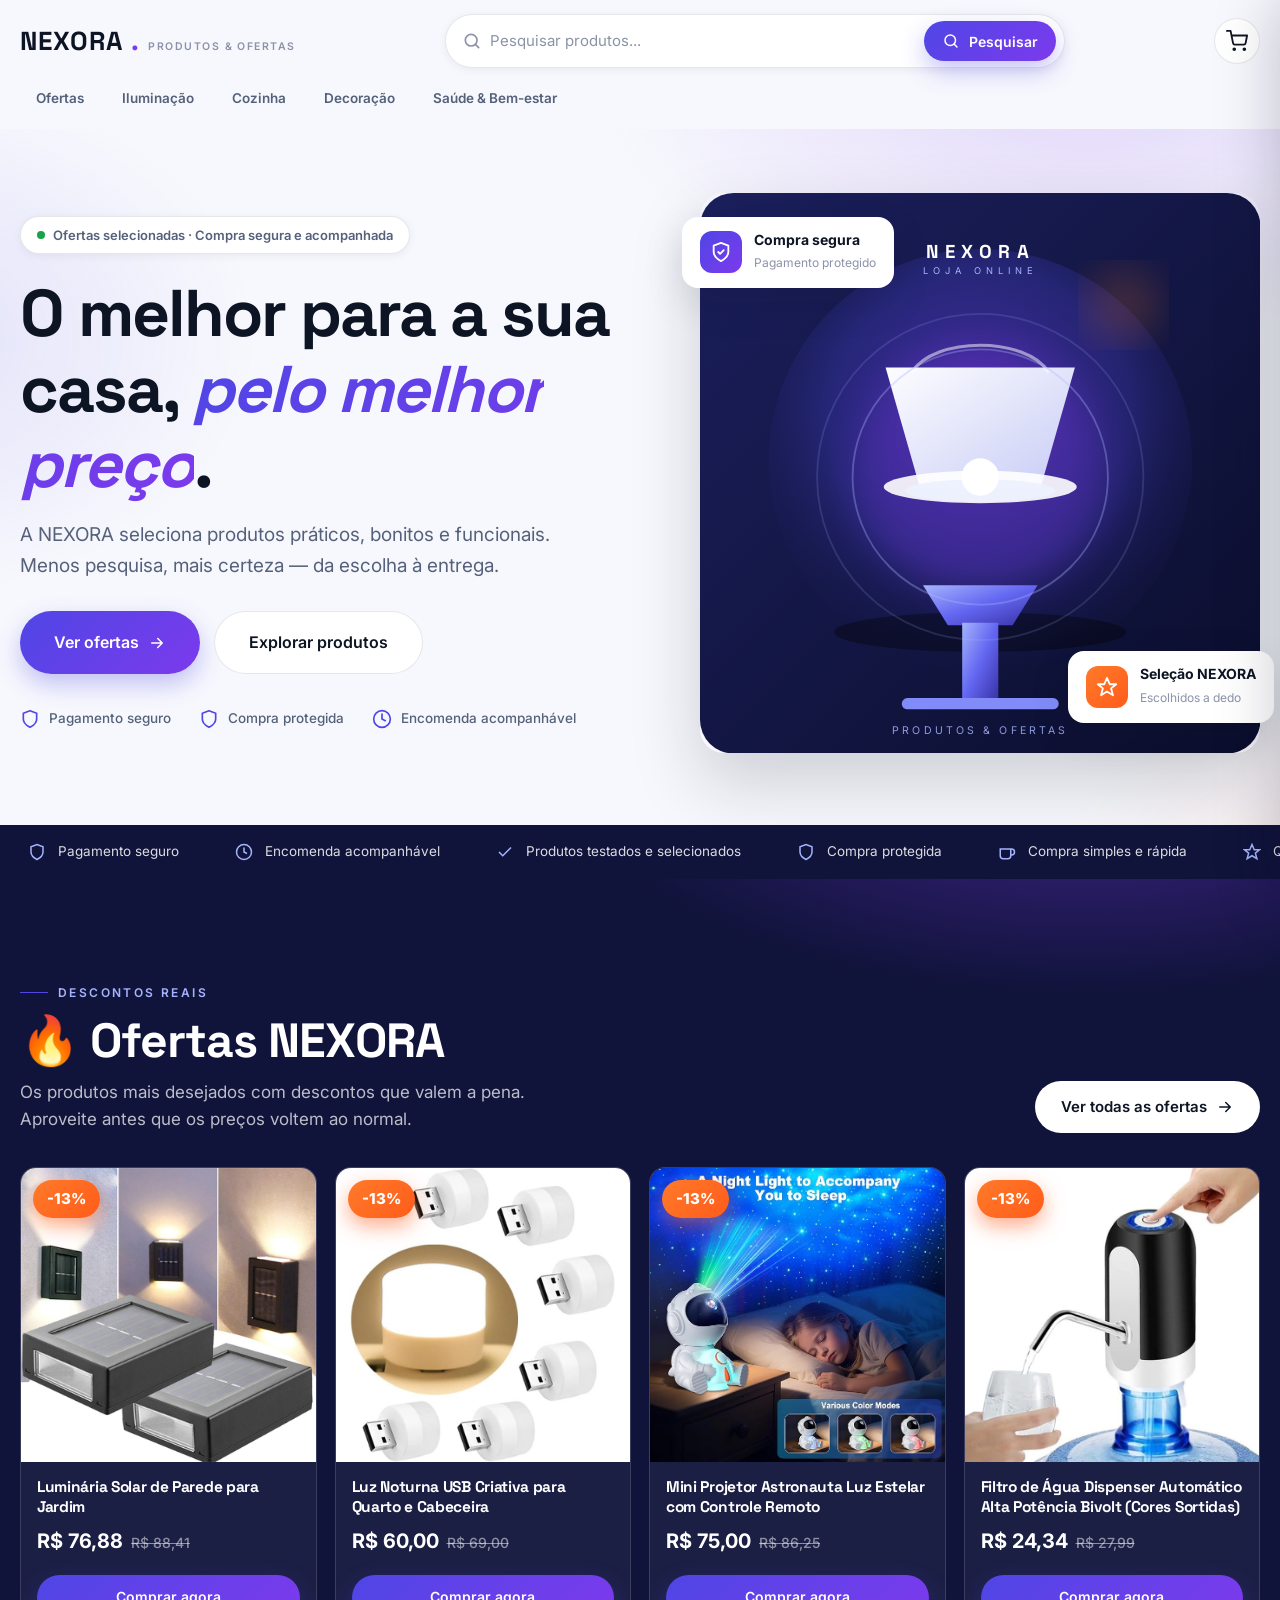
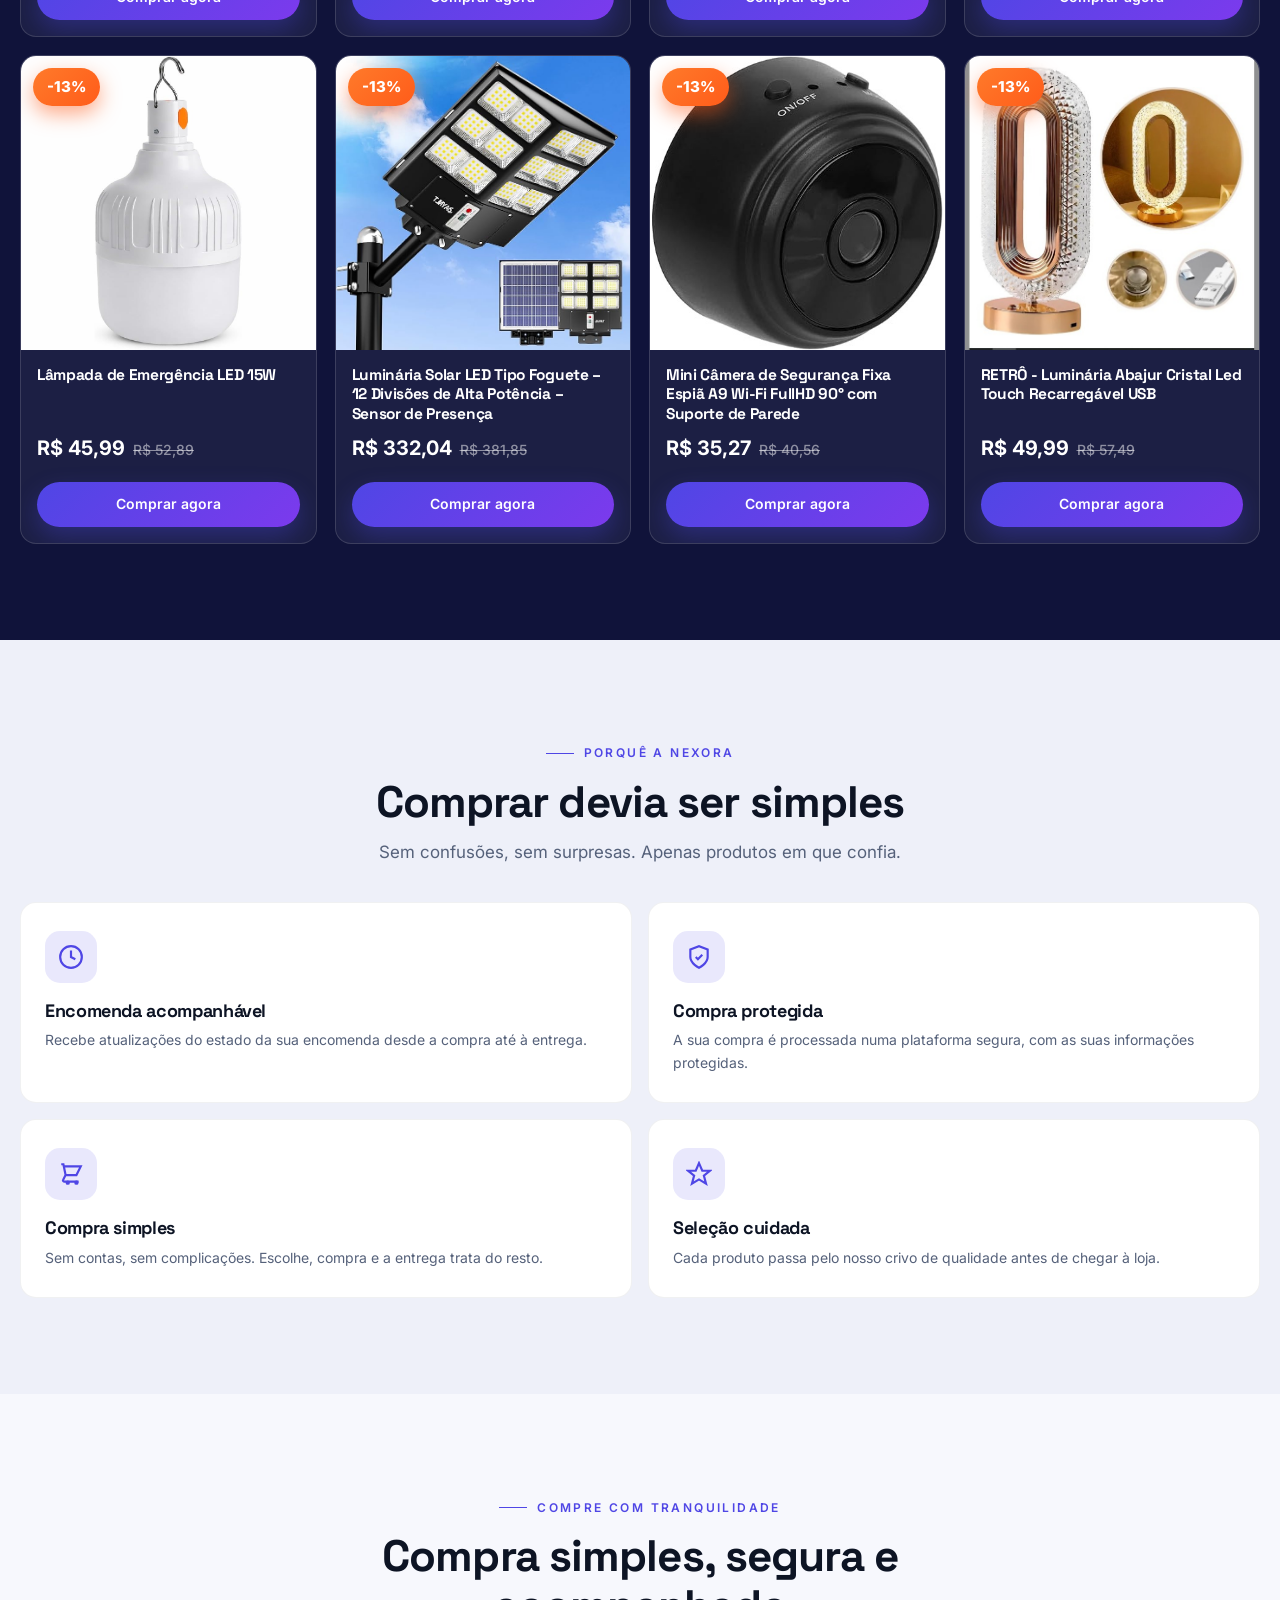
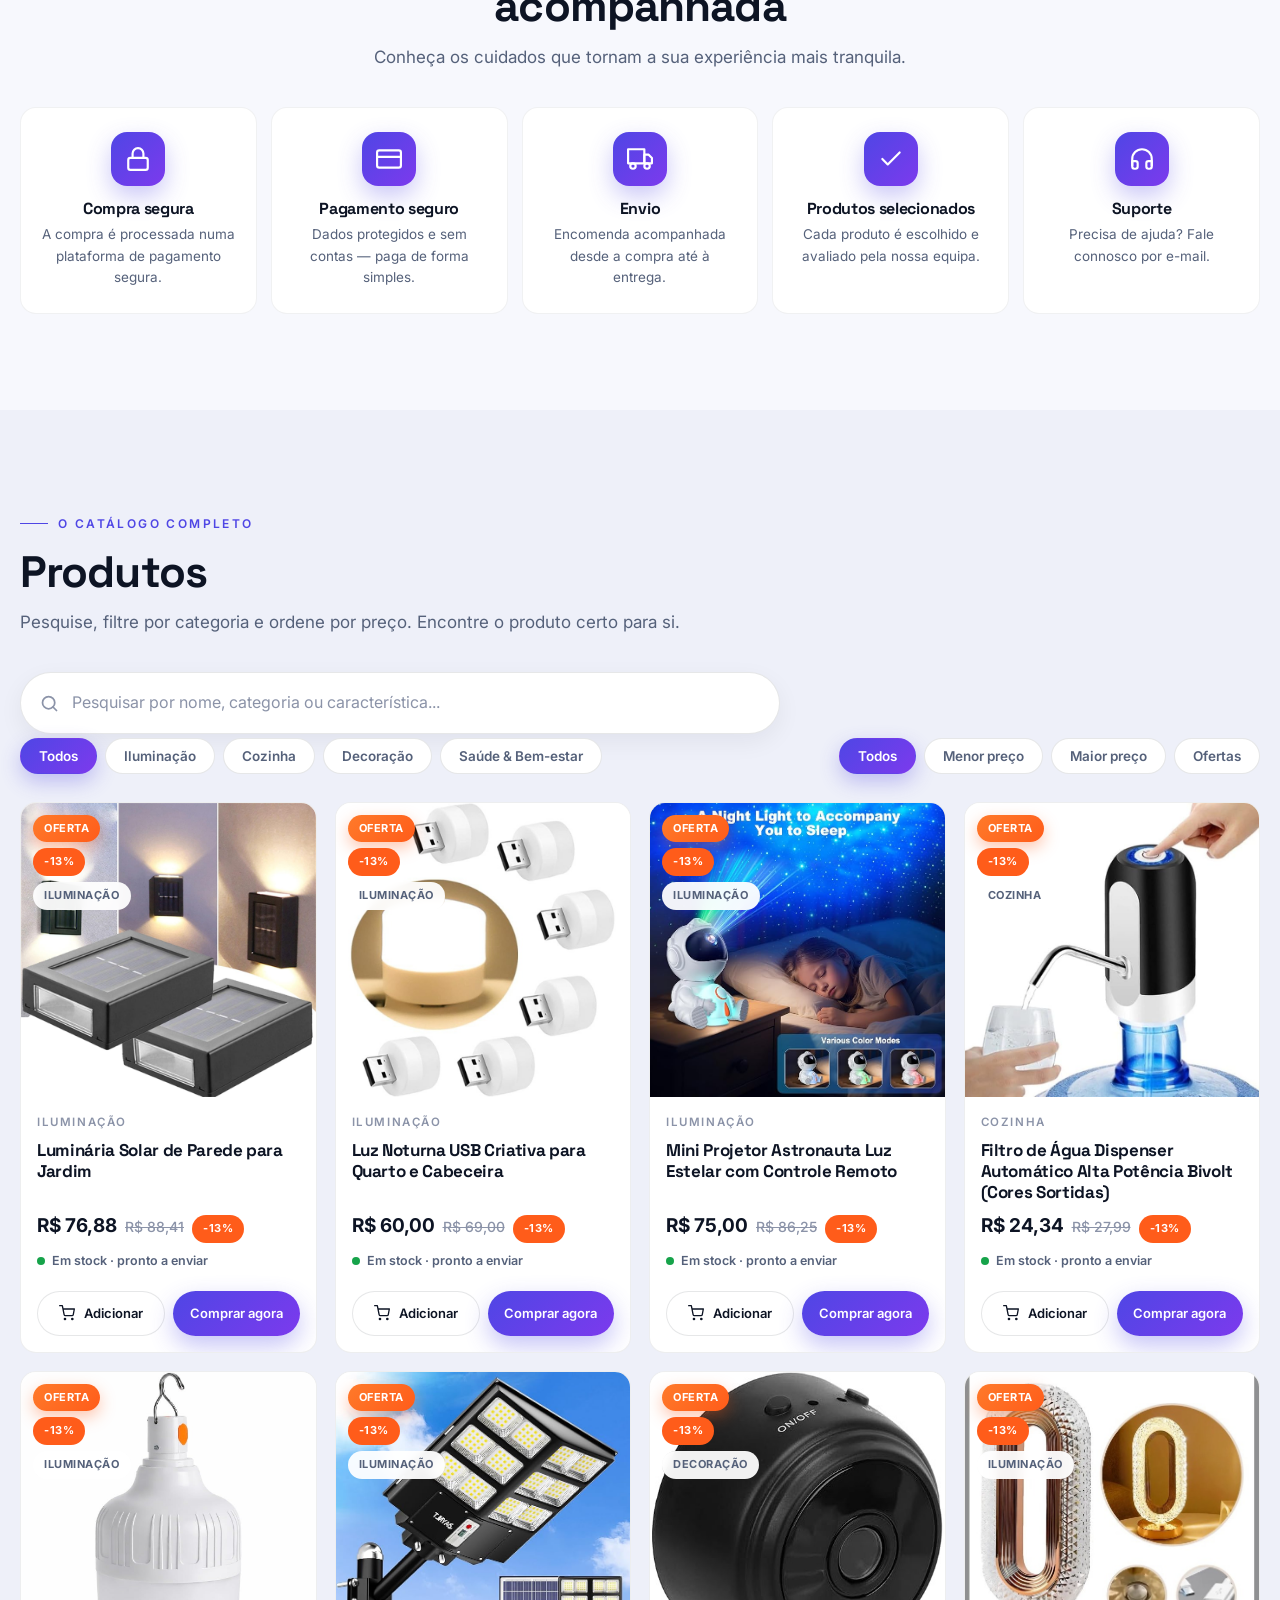
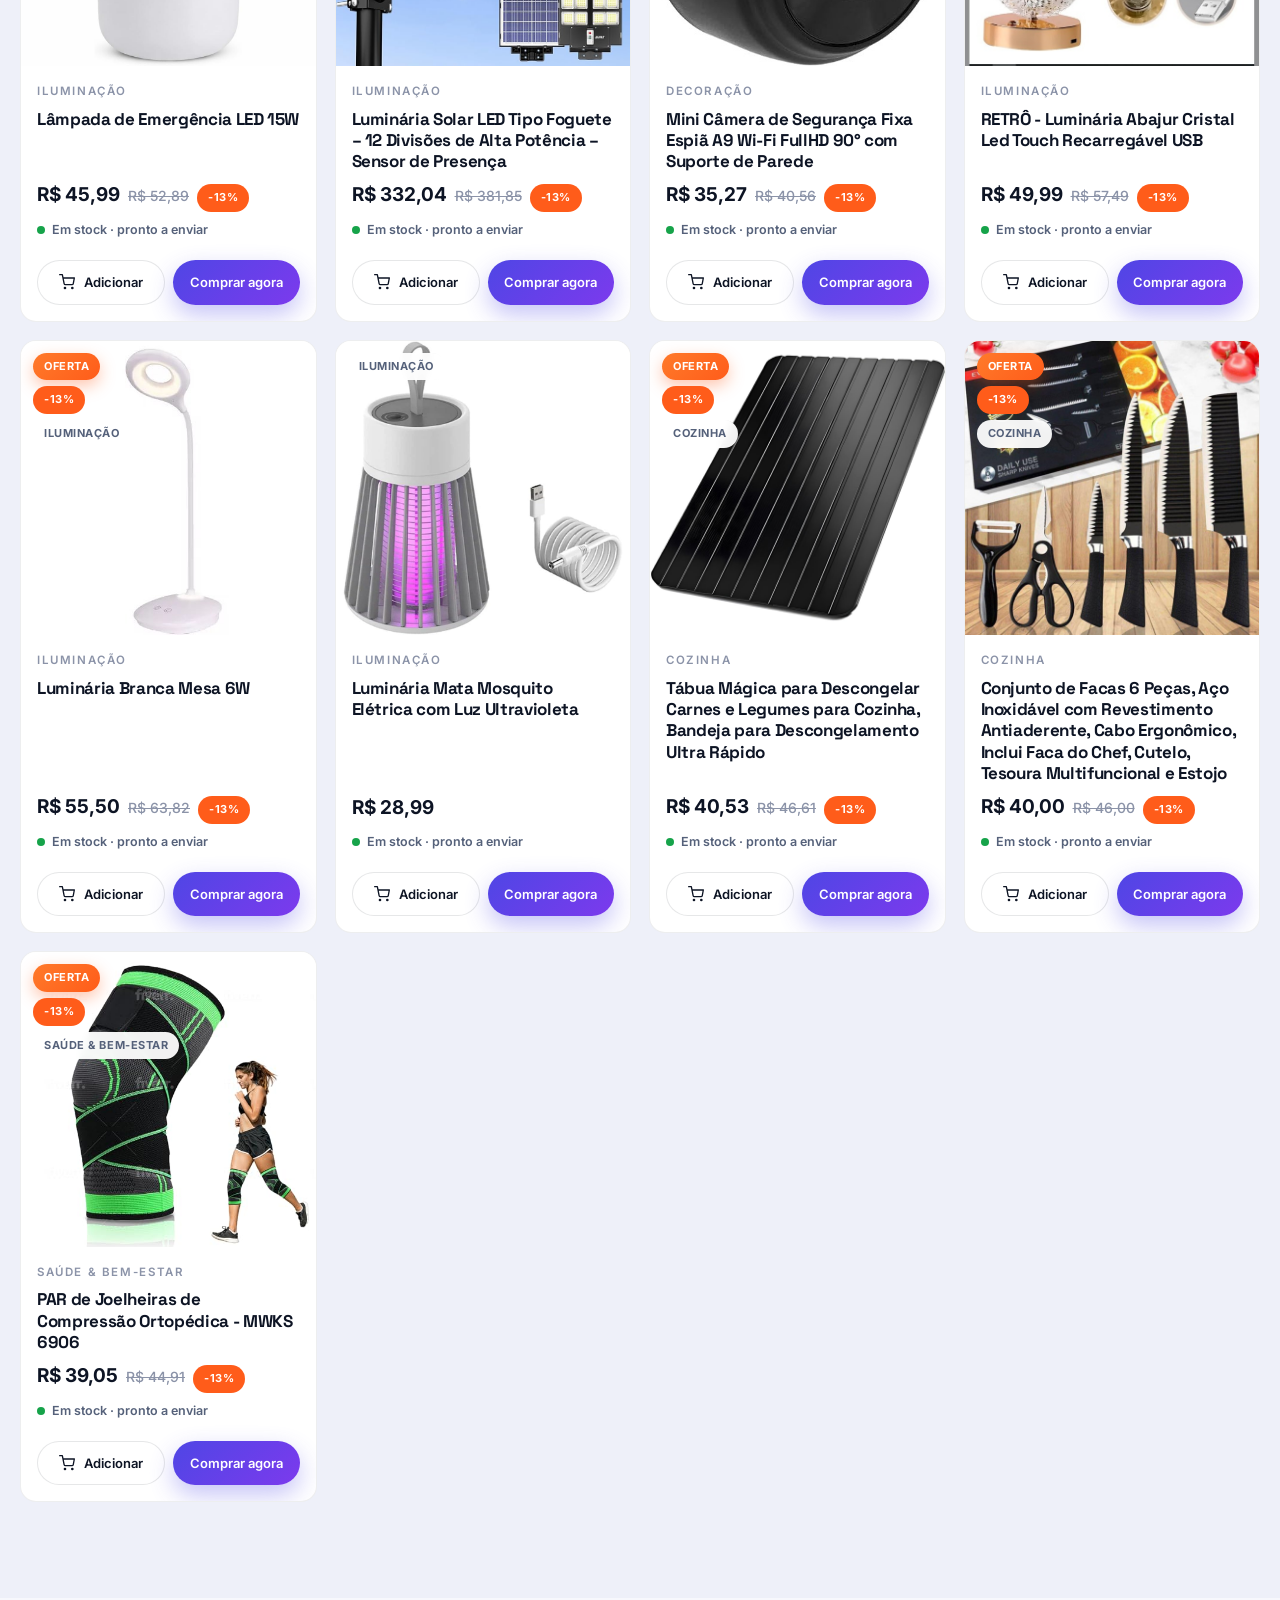
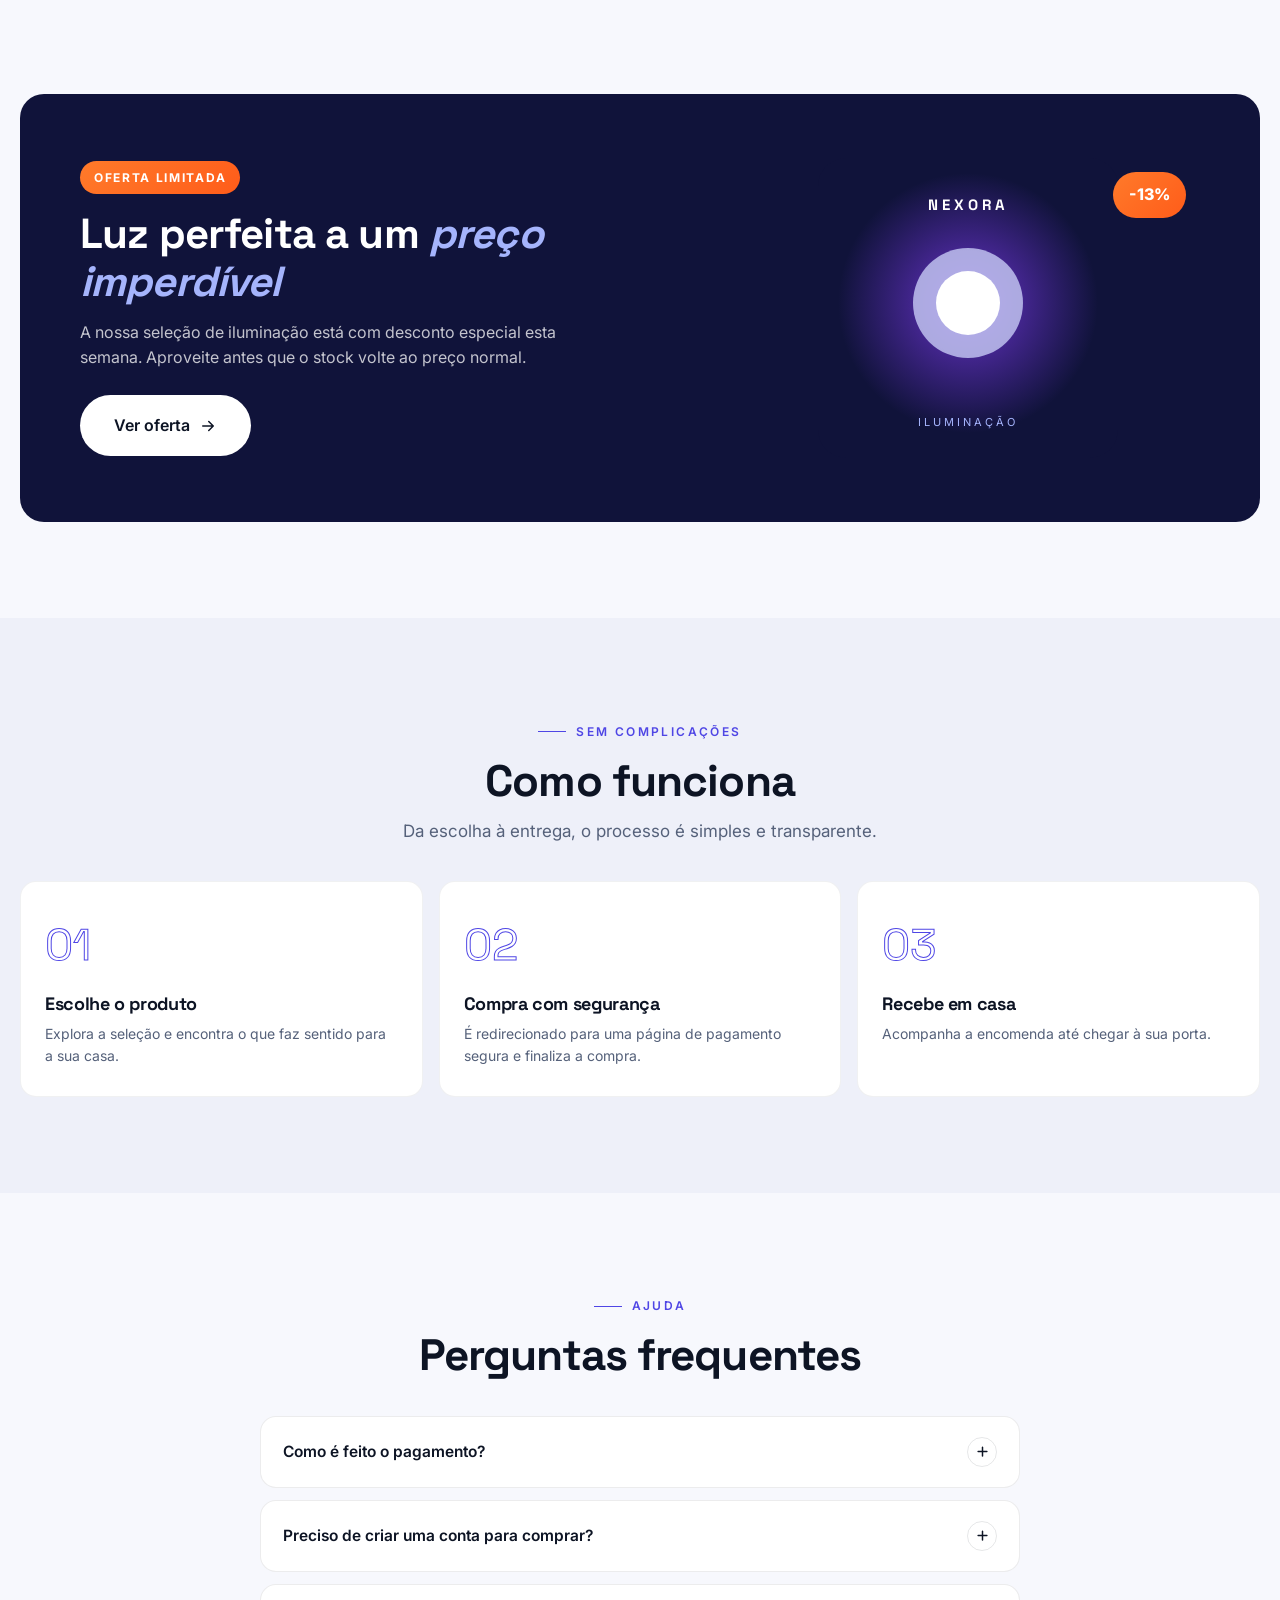
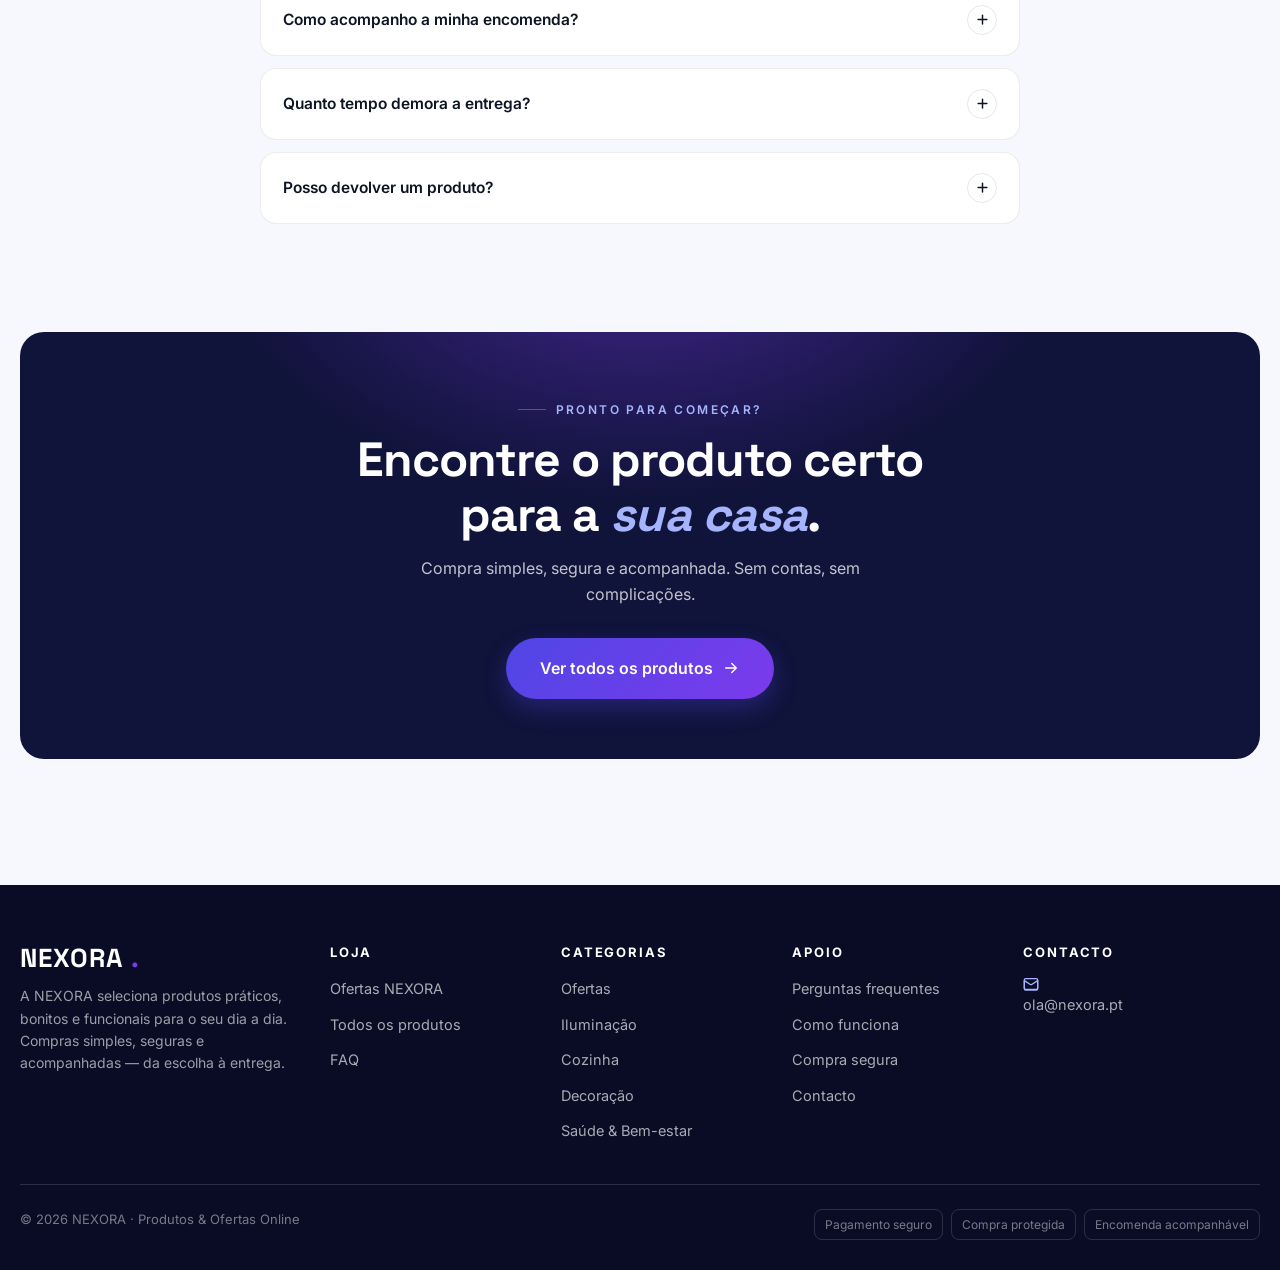
==== commit 50779963: "feat: adicionar produto Joelheiras de Compressao Ortopedica MWKS 6906 (R$ 39,05) com nova categoria " ====
--- a/index.html
+++ b/index.html
@@ -28,7 +28,7 @@
     rel="stylesheet"
   />
 
-  <link rel="stylesheet" href="css/styles.css?v=4" />
+  <link rel="stylesheet" href="css/styles.css?v=5" />
 
   <link
     rel="icon"
@@ -959,10 +959,10 @@
 
   <!-- ================= SCRIPTS ================= -->
 
-  <script src="js/produtos.js?v=4"></script>
-  <script src="js/cart.js?v=4"></script>
-  <script src="js/ui.js?v=4"></script>
-  <script src="js/app.js?v=4"></script>
+  <script src="js/produtos.js?v=5"></script>
+  <script src="js/cart.js?v=5"></script>
+  <script src="js/ui.js?v=5"></script>
+  <script src="js/app.js?v=5"></script>
 
 </body>
 </html>
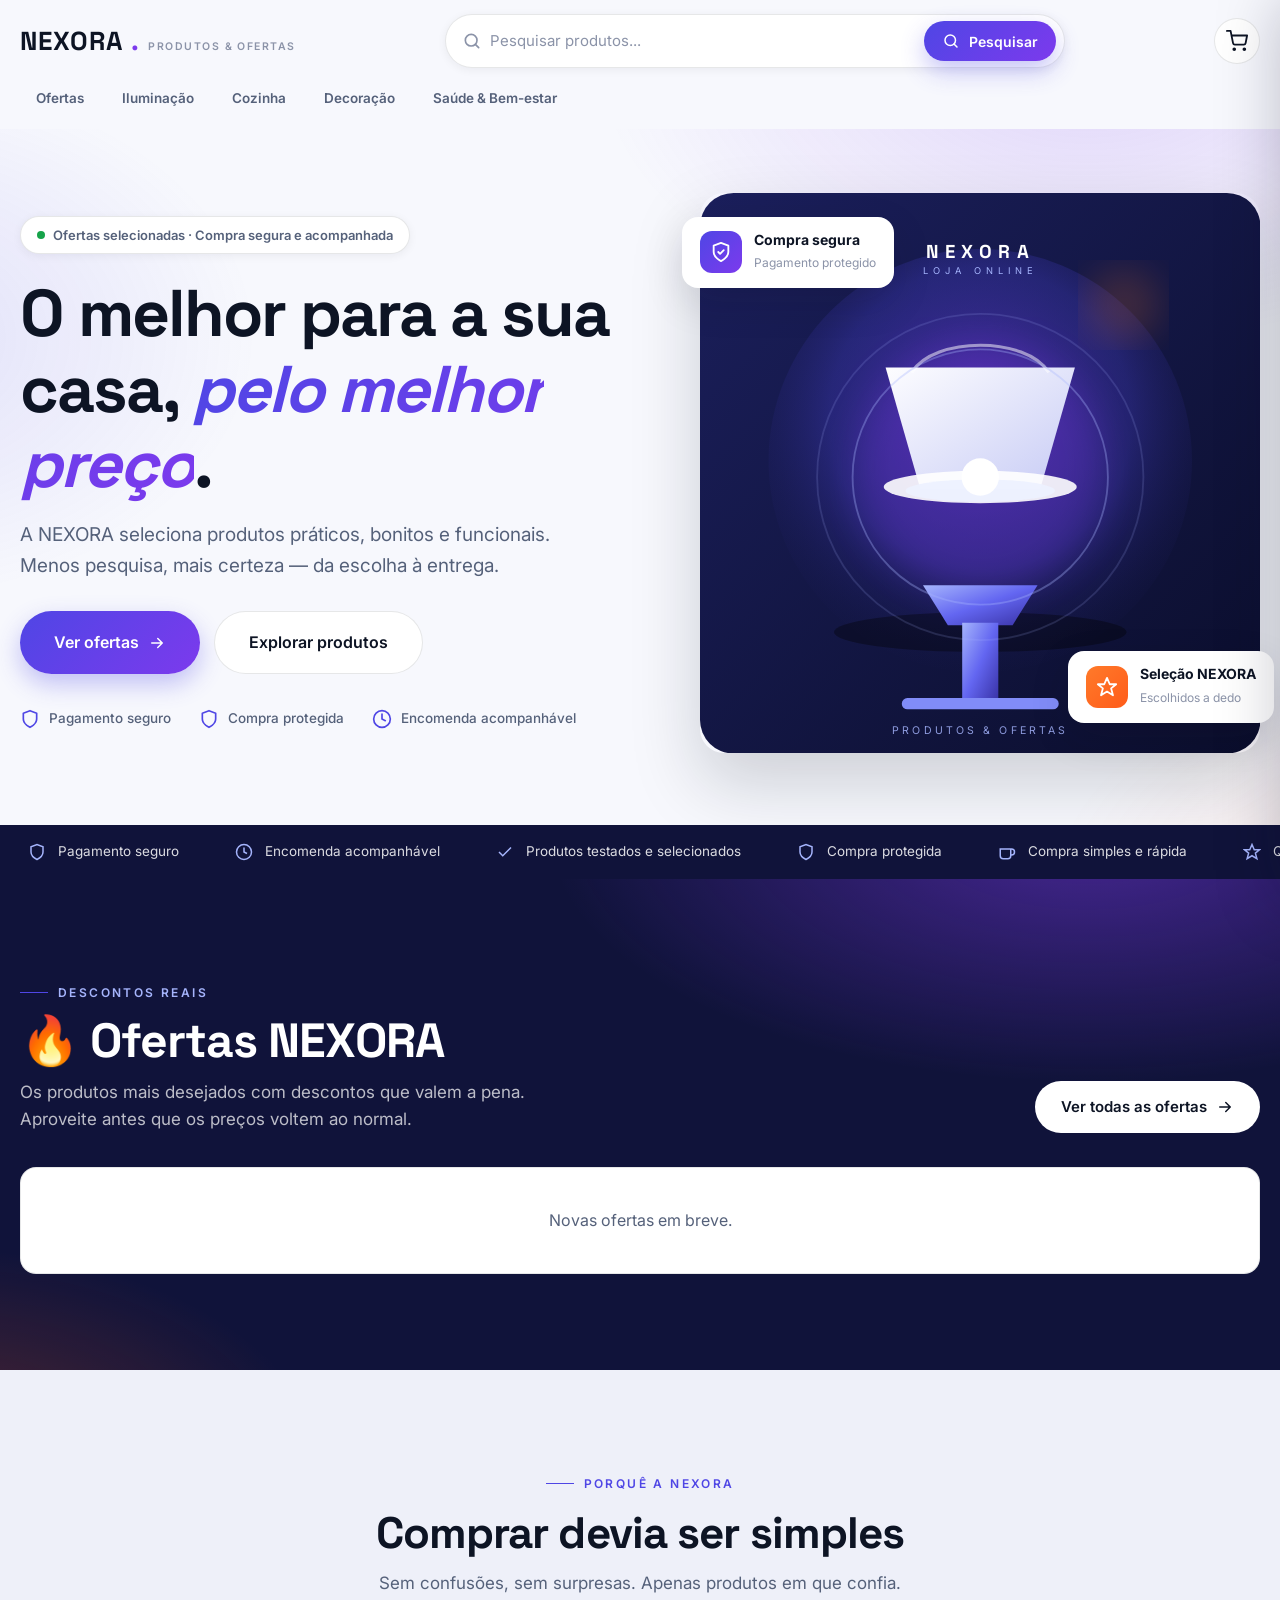
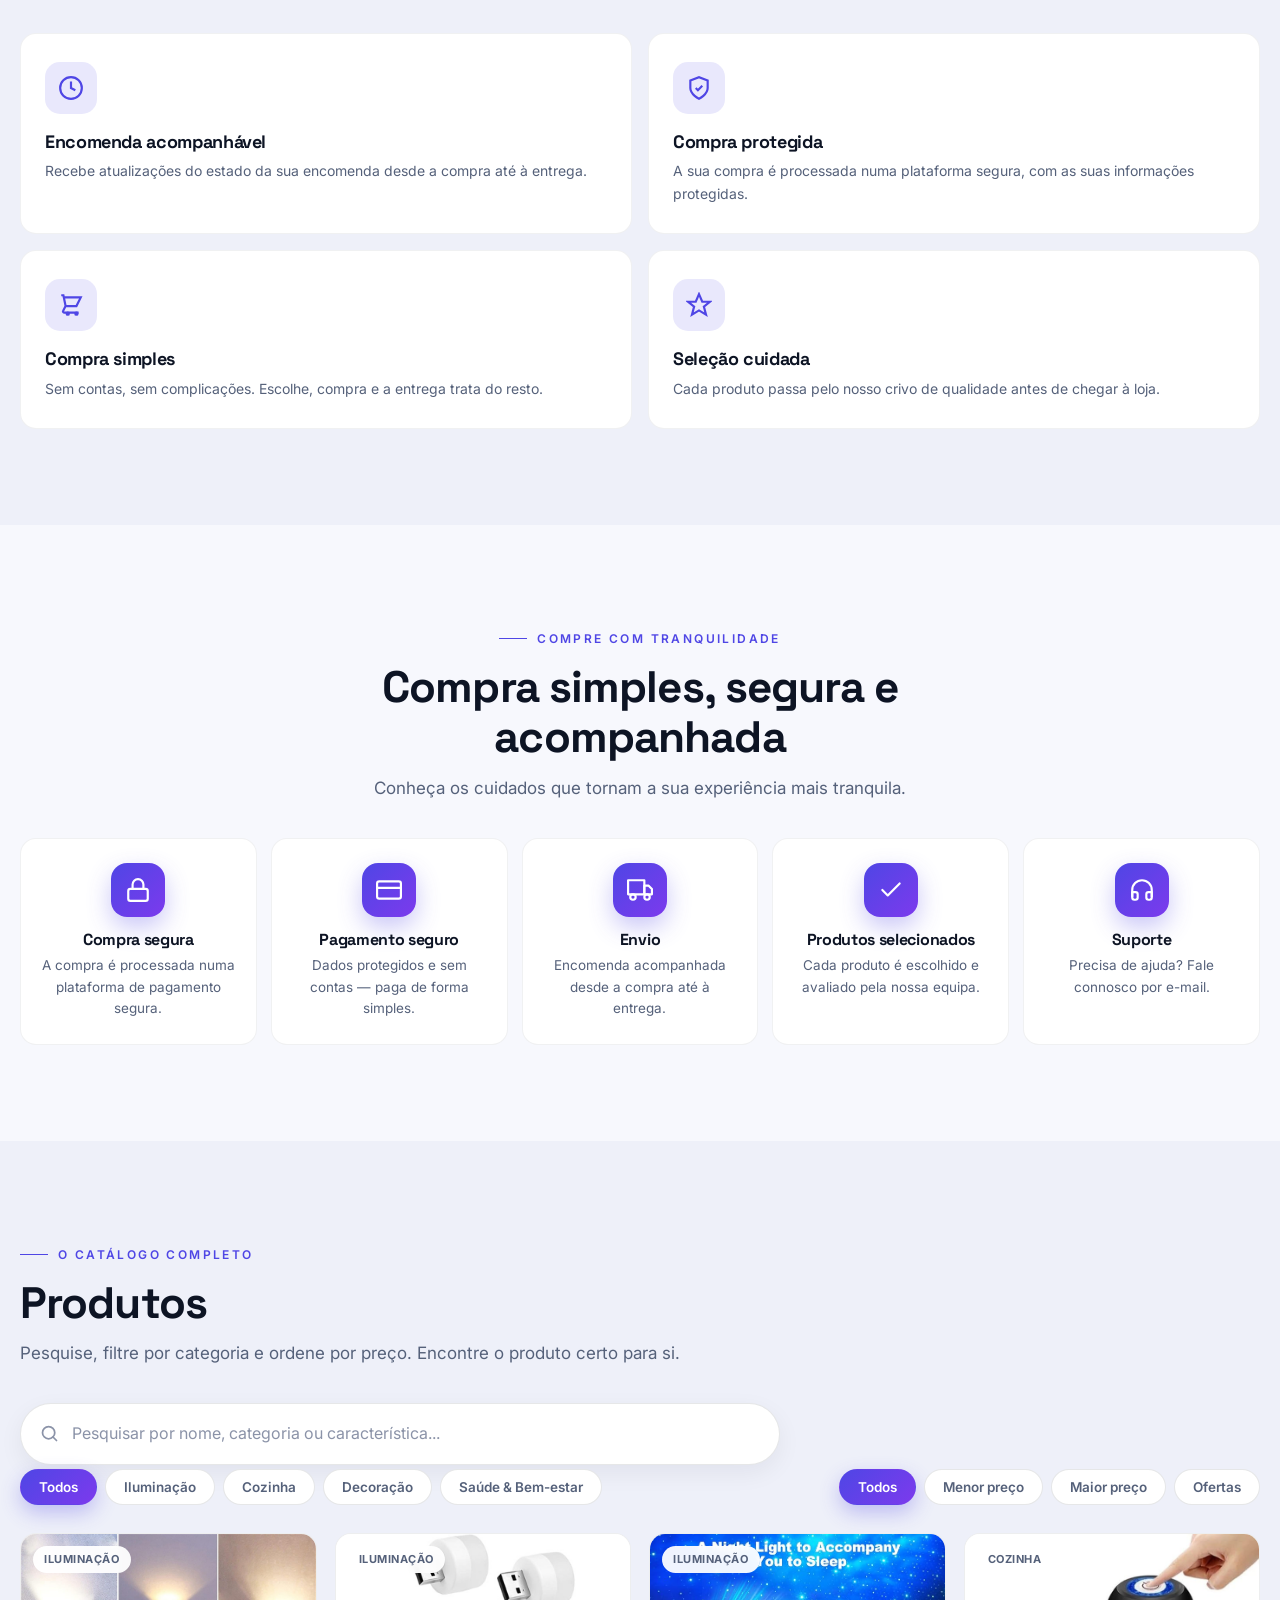
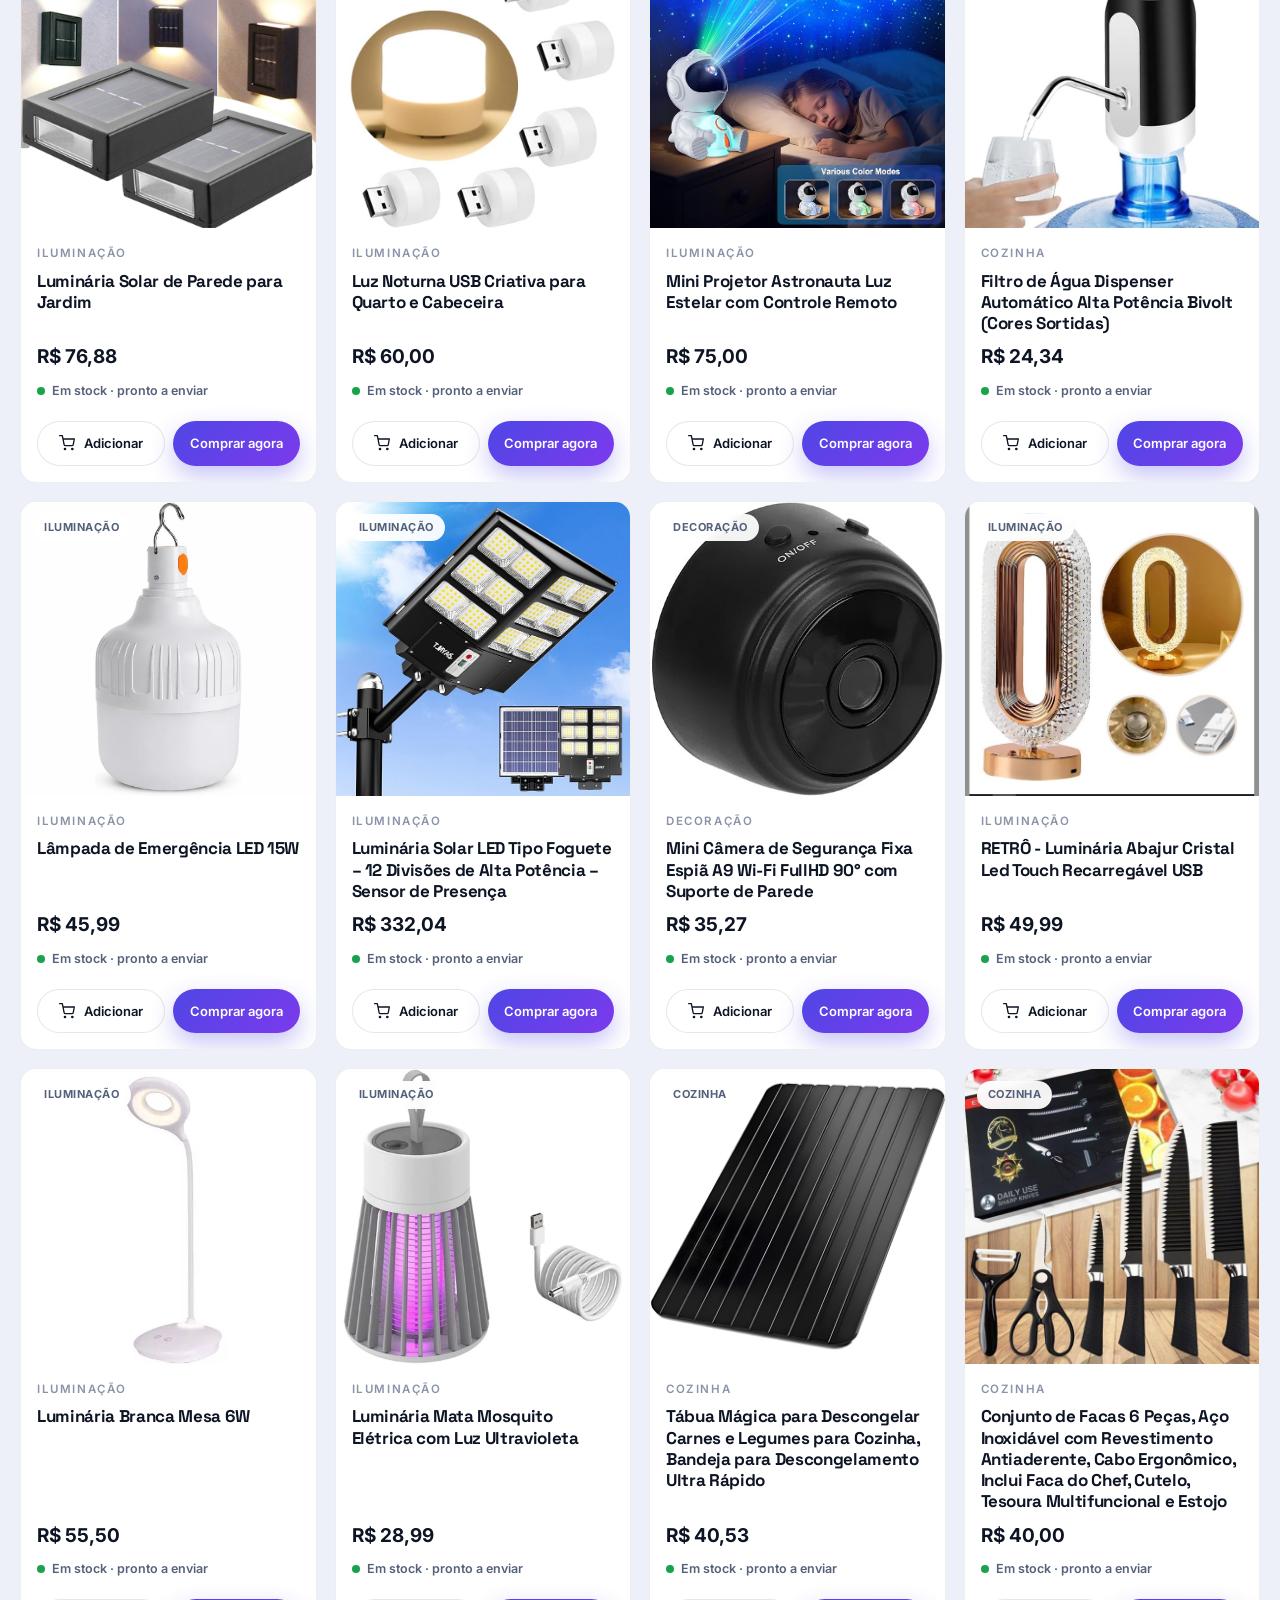
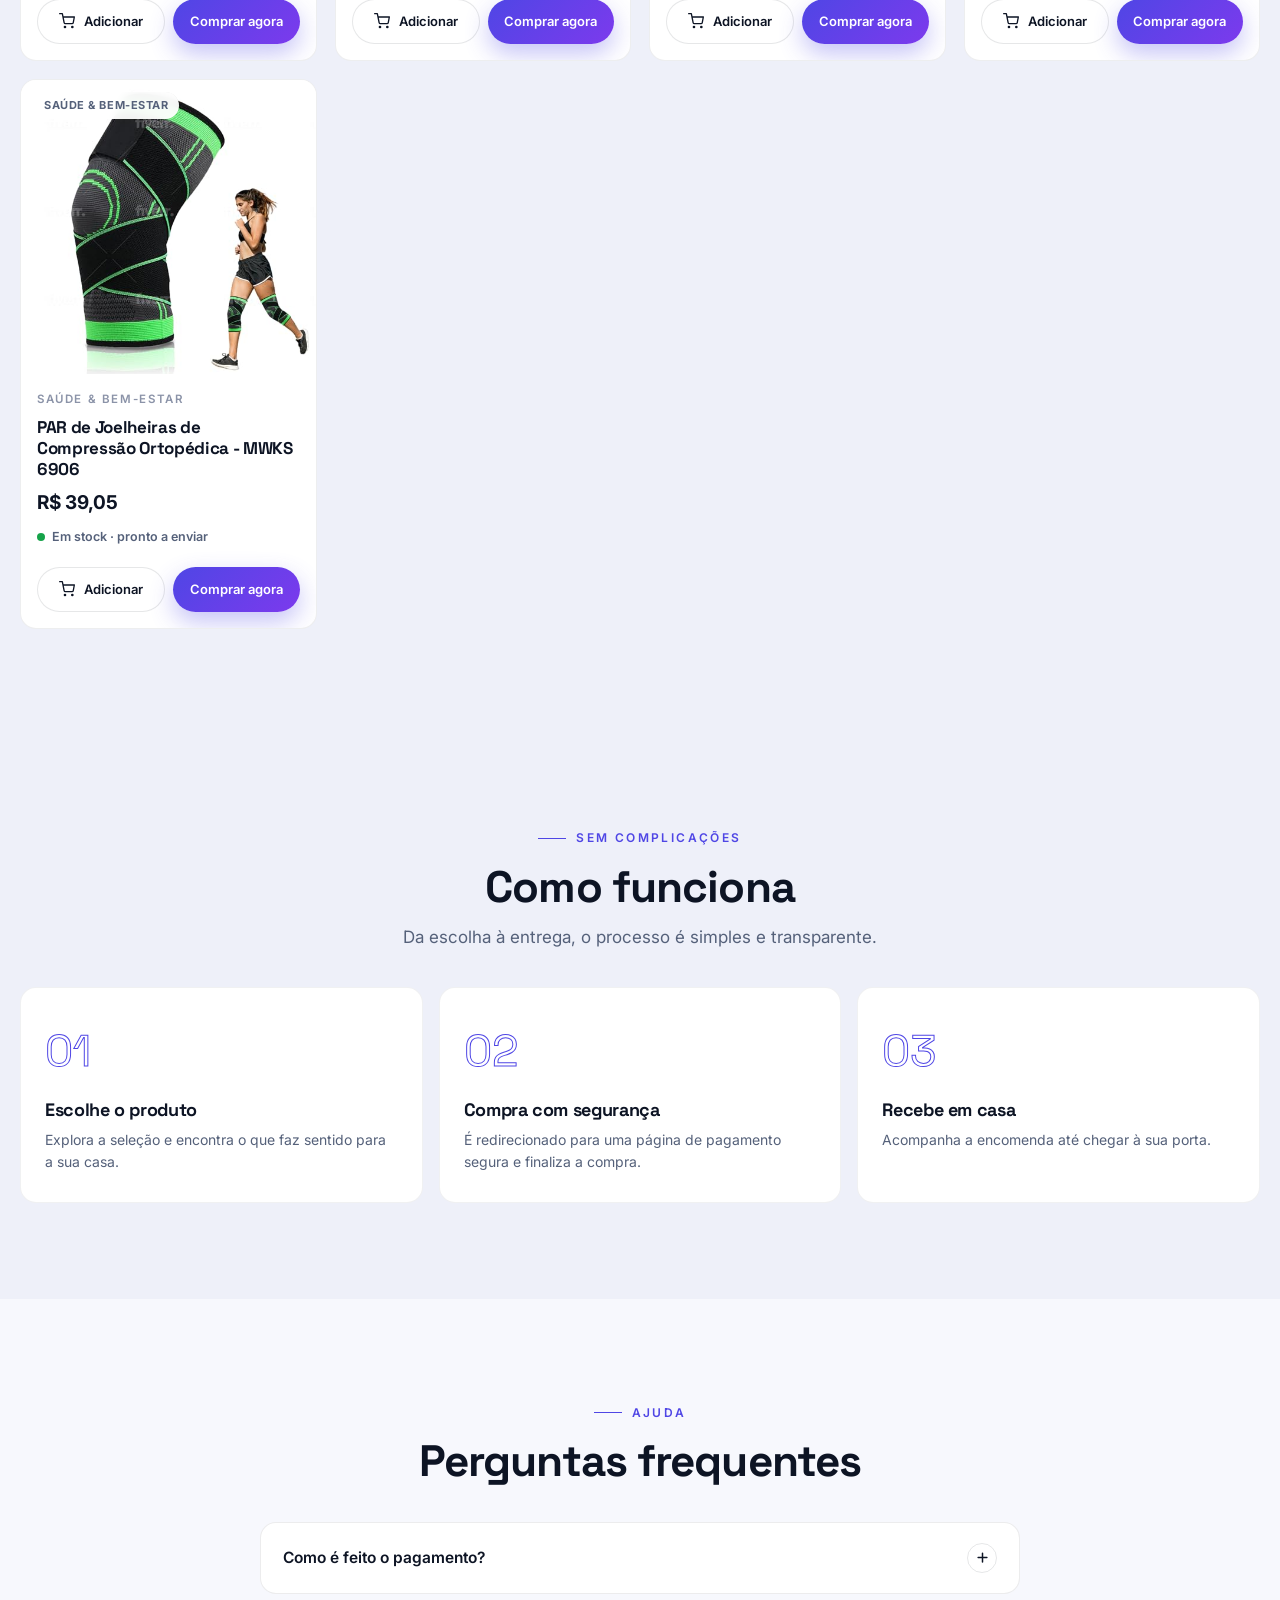
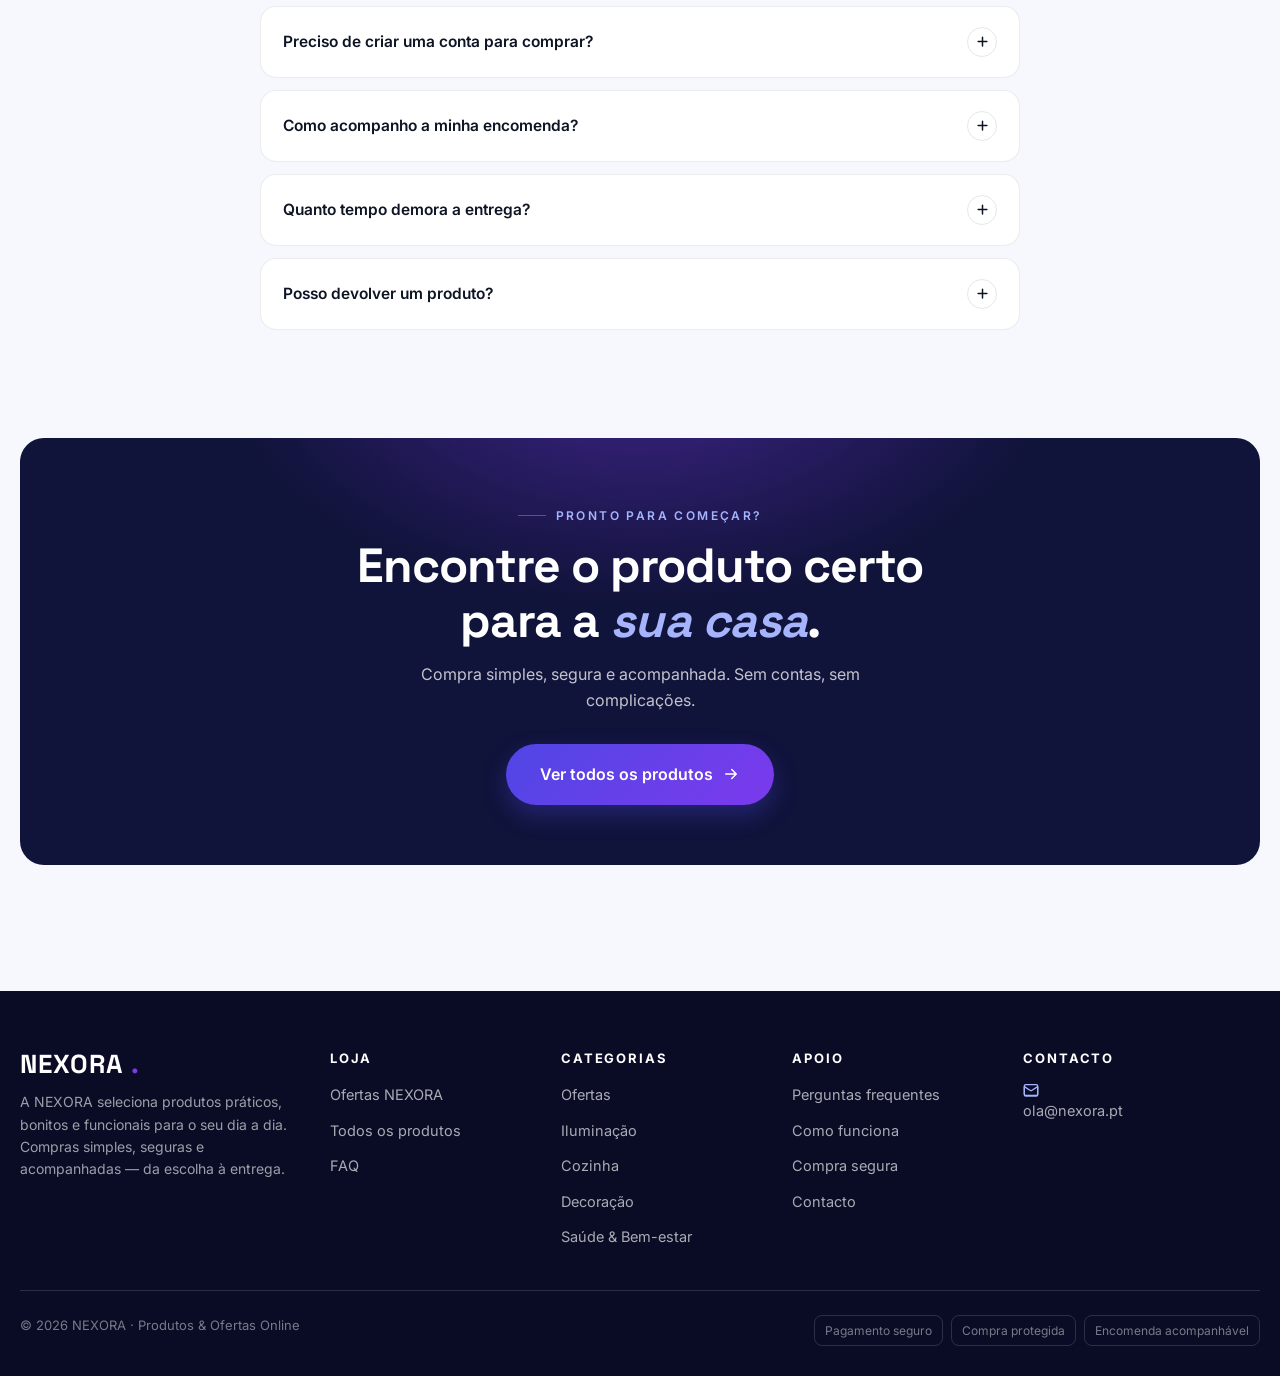
==== commit 7a796e2c: "refactor: remover promocoes dos produtos e secao PROMO da home - precoAnterior definido como null em" ====
--- a/index.html
+++ b/index.html
@@ -678,74 +678,6 @@
     </section>
 
 
-    <!-- ================= PROMO ================= -->
-
-    <section class="section">
-
-      <div class="container">
-
-        <div class="promo reveal">
-
-          <div>
-
-            <div class="promo-kicker">Oferta limitada</div>
-
-            <h2>Luz perfeita a um <em>preço imperdível</em></h2>
-
-            <p>
-              A nossa seleção de iluminação está com desconto especial esta semana.
-              Aproveite antes que o stock volte ao preço normal.
-            </p>
-
-            <a href="produto.html?id=luminaria-branca-mesa-6w" class="btn btn-light btn-lg">
-              Ver oferta
-              <svg viewBox="0 0 24 24" fill="none" stroke="currentColor" stroke-width="2" stroke-linecap="round" stroke-linejoin="round" aria-hidden="true">
-                <path d="M5 12h14M13 6l6 6-6 6" />
-              </svg>
-            </a>
-
-          </div>
-
-          <div class="promo-visual">
-
-            <div class="promo-product-placeholder">
-
-              <svg viewBox="0 0 300 300" xmlns="http://www.w3.org/2000/svg" role="img" aria-label="Oferta de iluminação NEXORA">
-
-                <defs>
-                  <radialGradient id="promoGlow">
-                    <stop offset="0" stop-color="#7c3aed" stop-opacity=".8" />
-                    <stop offset="1" stop-color="#7c3aed" stop-opacity="0" />
-                  </radialGradient>
-                </defs>
-
-                <rect width="300" height="300" rx="28" fill="#10133a" />
-
-                <circle cx="150" cy="145" r="130" fill="url(#promoGlow)" />
-
-                <circle cx="150" cy="145" r="55" fill="#c7cbf5" opacity=".8" />
-
-                <circle cx="150" cy="145" r="32" fill="#ffffff" />
-
-                <text x="150" y="52" text-anchor="middle" font-family="'Space Grotesk',sans-serif" font-size="15" letter-spacing="4" font-weight="700" fill="#ffffff">NEXORA</text>
-
-                <text x="150" y="268" text-anchor="middle" font-family="'Inter',sans-serif" font-size="11" letter-spacing="3" fill="#a5b4fc">ILUMINAÇÃO</text>
-
-              </svg>
-
-            </div>
-
-            <span class="promo-chip">-13%</span>
-
-          </div>
-
-        </div>
-
-      </div>
-
-    </section>
-
-
     <!-- ================= COMO FUNCIONA ================= -->
 
     <section class="section" id="como-funciona" style="background: var(--bg-alt)">
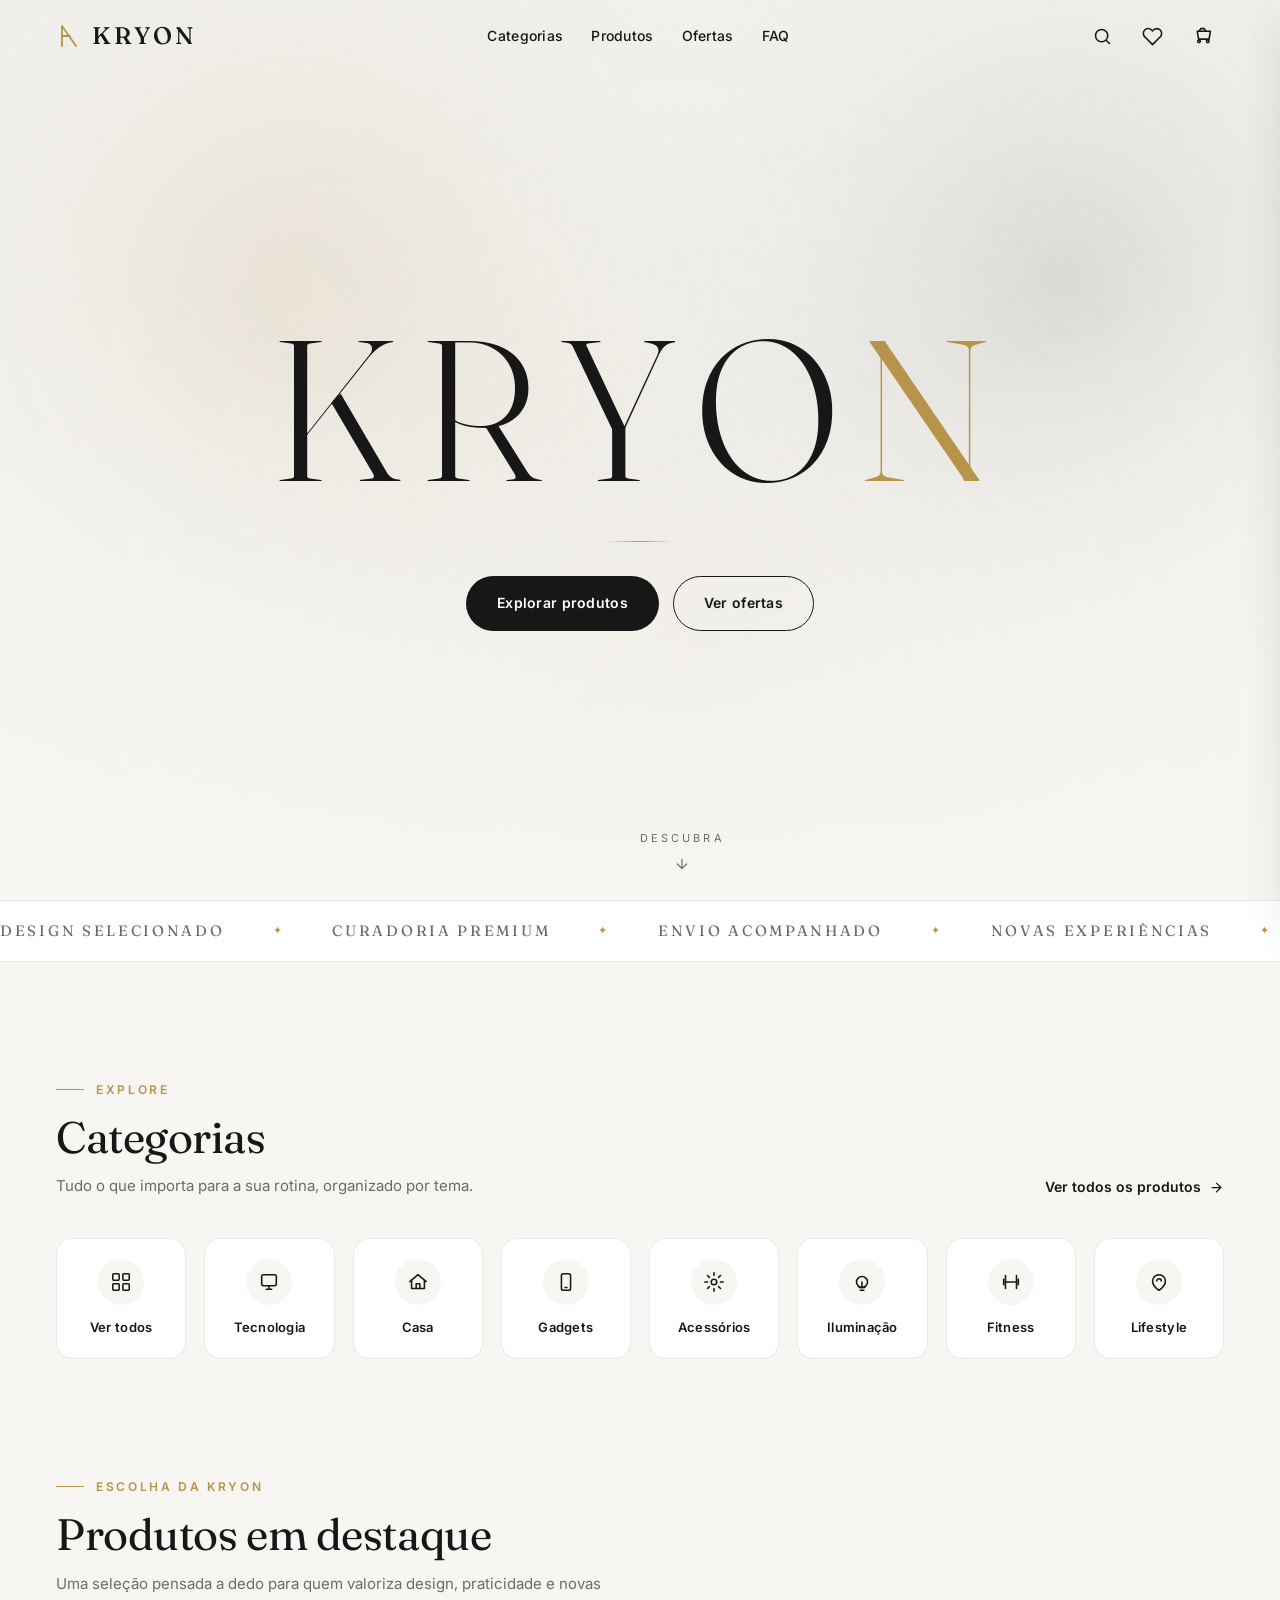
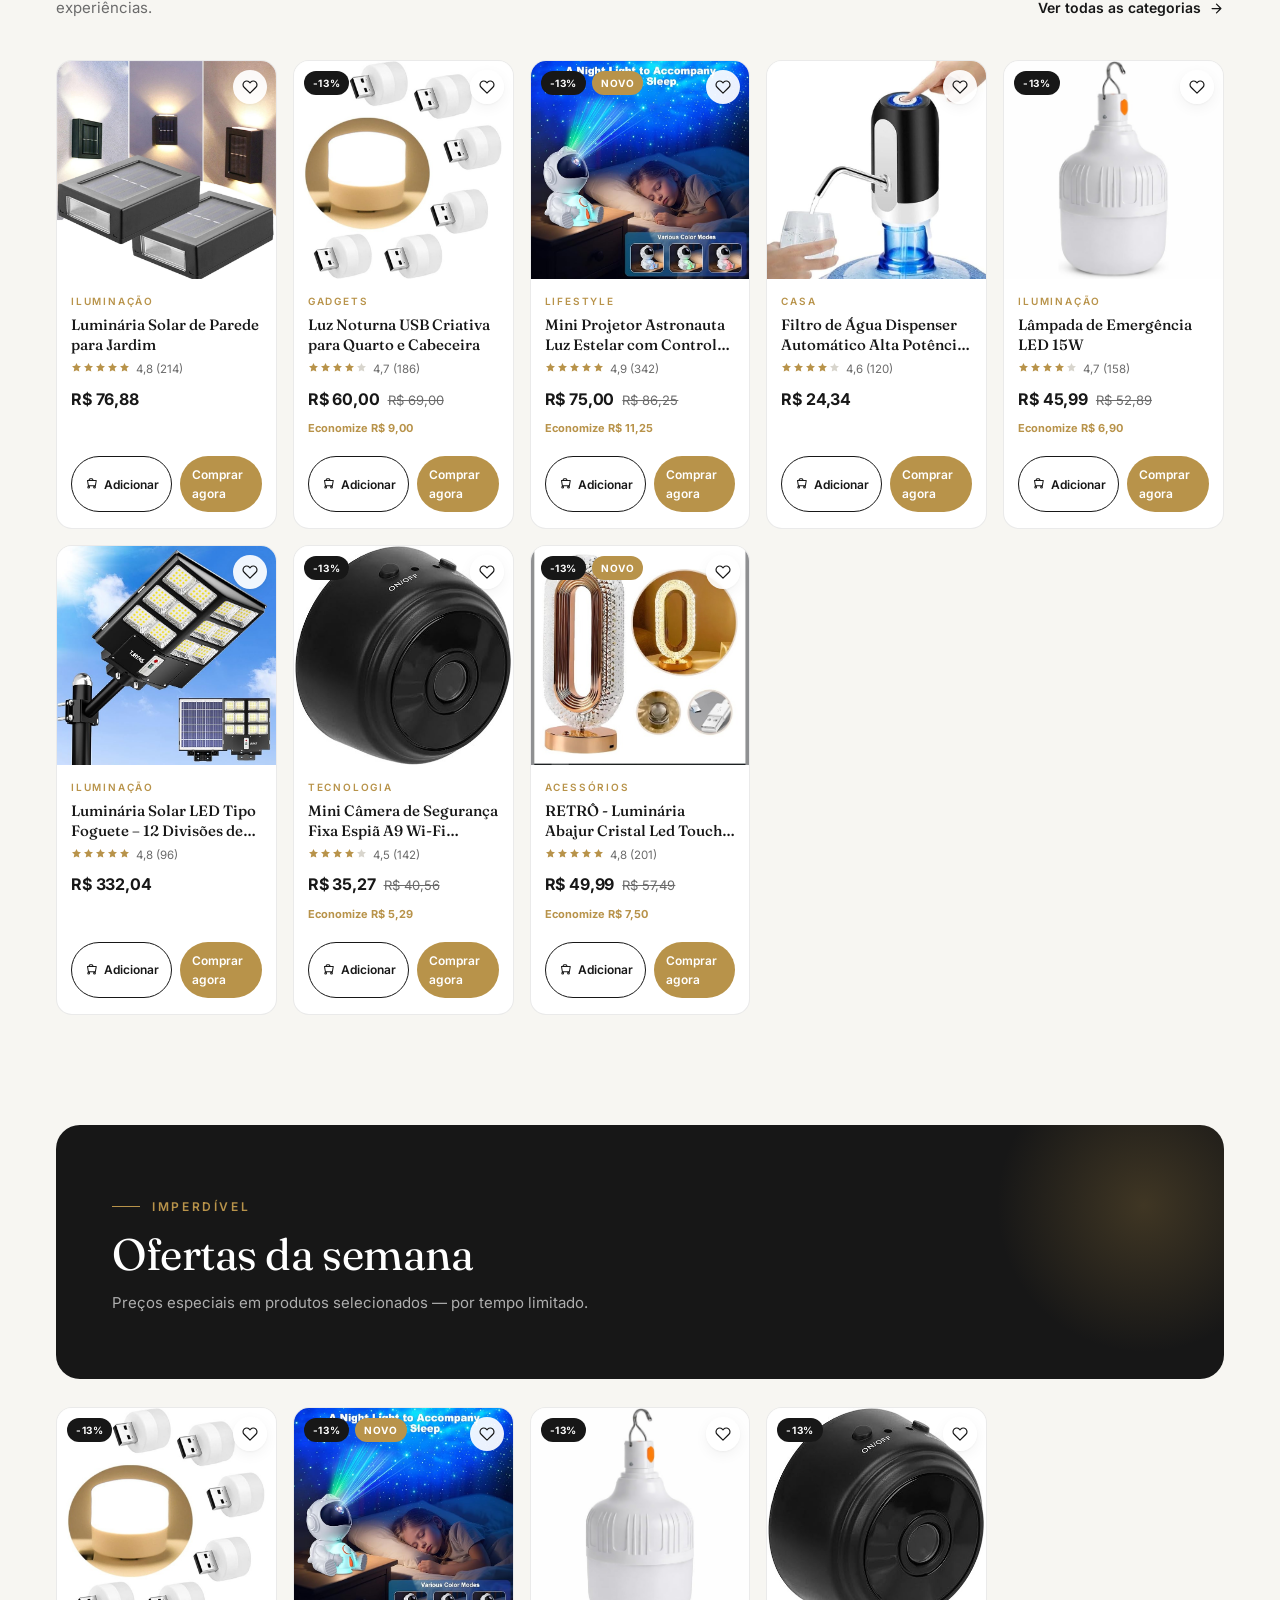
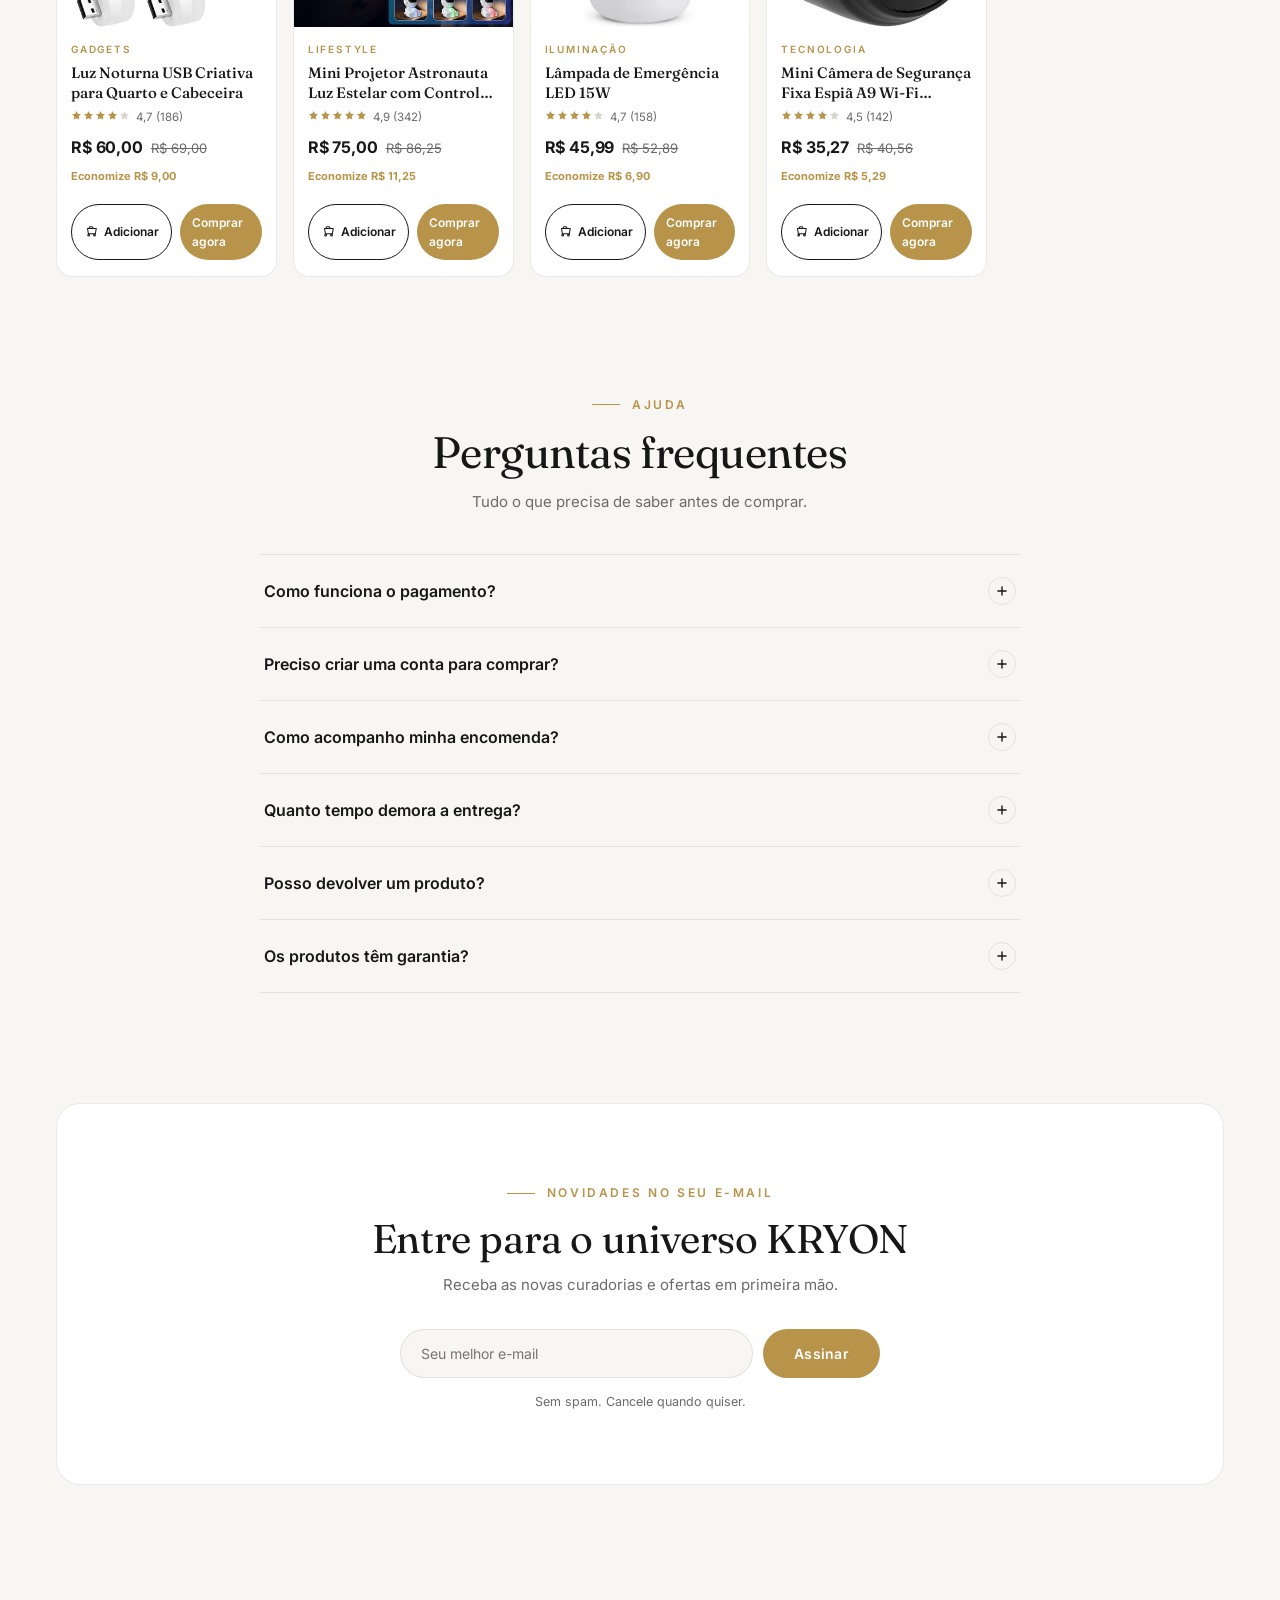
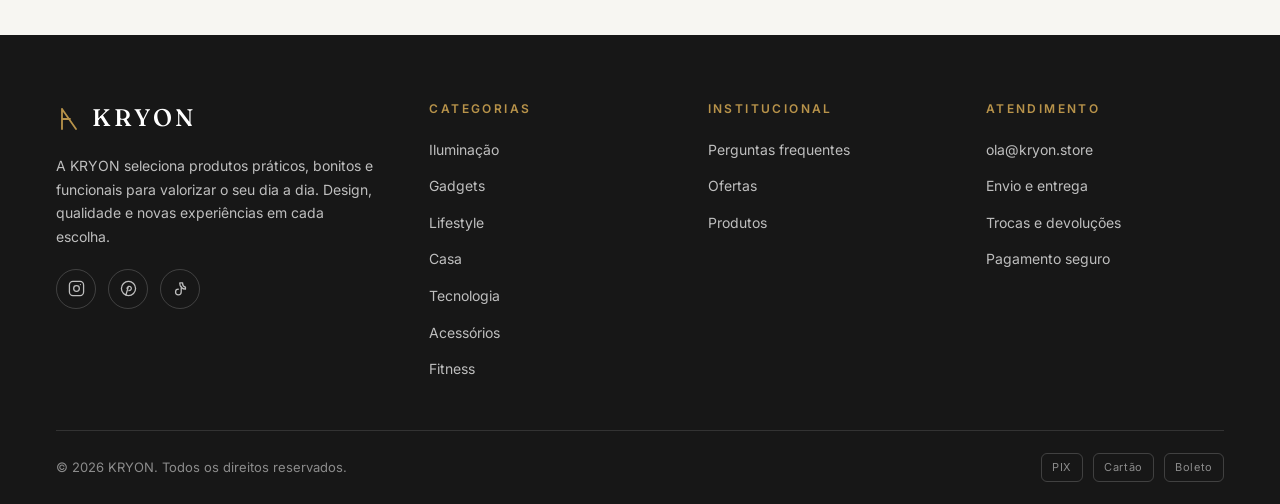
==== commit 926a999b: "Add files via upload" ====
--- a/index.html
+++ b/index.html
@@ -1,900 +1,359 @@
 <!DOCTYPE html>
-<html lang="pt">
+<html lang="pt-BR">
 <head>
   <meta charset="UTF-8" />
   <meta name="viewport" content="width=device-width, initial-scale=1.0" />
-
-  <title>NEXORA | Produtos e Ofertas Online</title>
-
-  <meta
-    name="description"
-    content="A NEXORA seleciona produtos práticos, bonitos e funcionais para o seu dia a dia. Compras simples, seguras e acompanhadas — com ofertas que valem a pena."
-  />
-
-  <meta name="theme-color" content="#10133a" />
-
-  <meta property="og:title" content="NEXORA | Produtos e Ofertas Online" />
-  <meta
-    property="og:description"
-    content="Produtos selecionados com compras simples, seguras e acompanhadas."
-  />
+  <title>KRYON · Curadoria premium para a sua rotina</title>
+  <meta name="description" content="A KRYON seleciona produtos práticos, bonitos e funcionais. Design, qualidade e novas experiências para quem valoriza uma rotina melhor." />
+  <meta name="theme-color" content="#f7f6f2" />
+  <meta property="og:title" content="KRYON · Curadoria premium para a sua rotina" />
+  <meta property="og:description" content="Produtos selecionados para quem valoriza design, praticidade e novas experiências." />
   <meta property="og:type" content="website" />
-
+  <link rel="icon" href="data:image/svg+xml,%3Csvg xmlns='http://www.w3.org/2000/svg' viewBox='0 0 32 32'%3E%3Crect width='32' height='32' rx='8' fill='%23171717'/%3E%3Ctext x='16' y='22' font-family='Georgia,serif' font-size='18' fill='%23B8934A' text-anchor='middle'%3EK%3C/text%3E%3C/svg%3E" />
   <link rel="preconnect" href="https://fonts.googleapis.com" />
   <link rel="preconnect" href="https://fonts.gstatic.com" crossorigin />
-
-  <link
-    href="https://fonts.googleapis.com/css2?family=Inter:wght@400;500;600;700&family=Space+Grotesk:wght@400;500;600;700&display=swap"
-    rel="stylesheet"
-  />
-
-  <link rel="stylesheet" href="css/styles.css?v=5" />
-
-  <link
-    rel="icon"
-    type="image/svg+xml"
-    href="data:image/svg+xml,%3Csvg xmlns='http://www.w3.org/2000/svg' viewBox='0 0 32 32'%3E%3Cdefs%3E%3ClinearGradient id='g' x1='0' y1='0' x2='1' y2='1'%3E%3Cstop offset='0' stop-color='%234f46e5'/%3E%3Cstop offset='1' stop-color='%237c3aed'/%3E%3C/linearGradient%3E%3C/defs%3E%3Crect width='32' height='32' rx='8' fill='url(%23g)'/%3E%3Ctext x='16' y='23' font-family='Arial,sans-serif' font-size='18' fill='%23fff' text-anchor='middle' font-weight='bold'%3EN%3C/text%3E%3C/svg%3E"
-  />
+  <link href="https://fonts.googleapis.com/css2?family=Fraunces:opsz,wght@9..144,300;9..144,400;9..144,500;9..144,600&family=Inter:wght@400;500;600;700&display=swap" rel="stylesheet" />
+  <link rel="stylesheet" href="css/kryon.css?v=2" />
 </head>
-
 <body>
-
-  <!-- ================= HEADER ================= -->
-
-  <header class="header" id="header">
-
+  <a class="sr-only" href="#main">Pular para o conteúdo</a>
+
+  <!-- ===== Header ===== -->
+  <header class="site-header" id="siteHeader">
+    <div class="container header-inner">
+      <a href="index.html" class="brand" aria-label="KRYON — página inicial">
+        <span class="brand-mark" aria-hidden="true">
+          <svg viewBox="0 0 26 26" fill="none" stroke="#B8934A" stroke-width="1.8" stroke-linecap="round" stroke-linejoin="round">
+            <path d="M6 3v20M6 3l14 20M6 13h8" />
+          </svg>
+        </span>
+        <span>KRYON</span>
+      </a>
+
+      <nav class="header-nav" aria-label="Navegação principal">
+        <a href="#categorias">Categorias</a>
+        <a href="#destaques">Produtos</a>
+        <a href="#ofertas">Ofertas</a>
+        <a href="#faq">FAQ</a>
+      </nav>
+
+      <div class="header-actions">
+        <button class="icon-btn header-search-trigger" id="searchOpen" aria-label="Abrir pesquisa" type="button">
+          <svg viewBox="0 0 24 24" fill="none" stroke="currentColor" stroke-width="1.8" stroke-linecap="round" stroke-linejoin="round" aria-hidden="true">
+            <circle cx="11" cy="11" r="7" />
+            <path d="m20 20-3.5-3.5" />
+          </svg>
+        </button>
+        <button class="icon-btn" id="favOpen" aria-label="Abrir favoritos" type="button">
+          <svg viewBox="0 0 24 24" fill="none" stroke="currentColor" stroke-width="1.8" stroke-linecap="round" stroke-linejoin="round" aria-hidden="true">
+            <path d="M20.84 4.61a5.5 5.5 0 0 0-7.78 0L12 5.67l-1.06-1.06a5.5 5.5 0 0 0-7.78 7.78l1.06 1.06L12 21.23l7.78-7.78 1.06-1.06a5.5 5.5 0 0 0 0-7.78z" />
+          </svg>
+          <span class="badge-count" id="favCount" hidden></span>
+        </button>
+        <button class="icon-btn" id="cartOpen" aria-label="Abrir carrinho" type="button">
+          <svg viewBox="0 0 24 24" fill="none" stroke="currentColor" stroke-width="1.8" stroke-linecap="round" stroke-linejoin="round" aria-hidden="true">
+            <path d="M6 6h15l-1.5 9h-12z" />
+            <path d="M8 19a1.5 1.5 0 1 0 0-3 1.5 1.5 0 0 0 0 3z" />
+            <path d="M18 19a1.5 1.5 0 1 0 0-3 1.5 1.5 0 0 0 0 3z" />
+            <path d="M8 6l2-3h4l2 3" />
+          </svg>
+          <span class="badge-count" id="cartCount" hidden></span>
+        </button>
+        <button class="burger" id="burger" aria-label="Abrir menu" aria-expanded="false" type="button">
+          <span></span><span></span><span></span>
+        </button>
+      </div>
+    </div>
+  </header>
+
+  <!-- ===== Menu mobile ===== -->
+  <div class="mobile-menu" id="mobileMenu" aria-hidden="true">
+    <div class="mobile-menu-top">
+      <a href="index.html" class="brand">
+        <span class="brand-mark" aria-hidden="true">
+          <svg viewBox="0 0 26 26" fill="none" stroke="#B8934A" stroke-width="1.8" stroke-linecap="round" stroke-linejoin="round">
+            <path d="M6 3v20M6 3l14 20M6 13h8" />
+          </svg>
+        </span>
+        <span>KRYON</span>
+      </a>
+      <button class="icon-btn" id="mobileMenuClose" aria-label="Fechar menu" type="button">
+        <svg viewBox="0 0 24 24" fill="none" stroke="currentColor" stroke-width="1.8" stroke-linecap="round" stroke-linejoin="round" aria-hidden="true">
+          <path d="M18 6 6 18M6 6l12 12" />
+        </svg>
+      </button>
+    </div>
+    <nav class="mobile-menu-nav" aria-label="Menu mobile">
+      <a href="#categorias">Categorias</a>
+      <a href="#destaques">Produtos</a>
+      <a href="#ofertas">Ofertas</a>
+      <a href="#faq">FAQ</a>
+    </nav>
+    <div class="mobile-menu-cats" id="mobileMenuCats"></div>
+  </div>
+
+  <main id="main">
+    <!-- ===== Hero ===== -->
+    <section class="hero" aria-label="KRYON — bem-vindo">
+      <canvas class="hero-canvas" id="heroCanvas" aria-hidden="true"></canvas>
+      <div class="hero-vignette" aria-hidden="true"></div>
+      <div class="hero-content">
+        <h1 class="hero-wordmark" id="heroWordmark" aria-label="KRYON"></h1>
+        <div class="hero-rule" aria-hidden="true"></div>
+        <div class="hero-actions">
+          <a href="#destaques" class="btn btn-primary" id="heroExplore">Explorar produtos</a>
+          <a href="#ofertas" class="btn btn-ghost" id="heroNews">Ver ofertas</a>
+        </div>
+      </div>
+      <a href="#categorias" class="hero-scroll" aria-label="Rolar para baixo">
+        <span>Descubra</span>
+        <svg viewBox="0 0 24 24" fill="none" stroke="currentColor" stroke-width="1.8" stroke-linecap="round" stroke-linejoin="round" aria-hidden="true">
+          <path d="M12 5v14M5 12l7 7 7-7" />
+        </svg>
+      </a>
+    </section>
+
+    <!-- ===== Marquee ===== -->
+    <div class="marquee" aria-hidden="true">
+      <div class="marquee-track" id="marqueeTrack">
+        <span>Design selecionado</span>
+        <span>Curadoria premium</span>
+        <span>Envio acompanhado</span>
+        <span>Novas experiências</span>
+        <span>Praticidade no dia a dia</span>
+      </div>
+    </div>
+
+    <!-- ===== Categorias ===== -->
+    <section class="section" id="categorias">
+      <div class="container">
+        <div class="section-head reveal">
+          <div>
+            <span class="section-eyebrow">Explore</span>
+            <h2 class="section-title">Categorias</h2>
+            <p class="section-sub">Tudo o que importa para a sua rotina, organizado por tema.</p>
+          </div>
+          <a href="#destaques" class="section-link" data-cat="Ver todos" id="catSeeAll">
+            Ver todos os produtos
+            <svg viewBox="0 0 24 24" fill="none" stroke="currentColor" stroke-width="2" stroke-linecap="round" stroke-linejoin="round" aria-hidden="true"><path d="M5 12h14M12 5l7 7-7 7"/></svg>
+          </a>
+        </div>
+        <div class="cat-grid" id="catGrid"></div>
+      </div>
+    </section>
+
+    <!-- ===== Destaques ===== -->
+    <section class="section" id="destaques" style="padding-top:0">
+      <div class="container">
+        <div class="section-head reveal">
+          <div>
+            <span class="section-eyebrow">Escolha da KRYON</span>
+            <h2 class="section-title">Produtos em destaque</h2>
+            <p class="section-sub">Uma seleção pensada a dedo para quem valoriza design, praticidade e novas experiências.</p>
+          </div>
+          <a href="#categorias" class="section-link">
+            Ver todas as categorias
+            <svg viewBox="0 0 24 24" fill="none" stroke="currentColor" stroke-width="2" stroke-linecap="round" stroke-linejoin="round" aria-hidden="true"><path d="M5 12h14M12 5l7 7-7 7"/></svg>
+          </a>
+        </div>
+        <div class="products-grid cols-4" id="gridDestaques"></div>
+      </div>
+    </section>
+
+    <!-- ===== Ofertas ===== -->
+    <section class="section" id="ofertas" style="padding-top:0">
+      <div class="container">
+        <div class="deal-banner reveal">
+          <div class="deal-banner-head">
+            <div>
+              <span class="section-eyebrow">Imperdível</span>
+              <h2 class="section-title">Ofertas da semana</h2>
+              <p class="section-sub">Preços especiais em produtos selecionados — por tempo limitado.</p>
+            </div>
+          </div>
+        </div>
+        <div class="products-grid cols-4" id="gridOfertas" style="margin-top:28px"></div>
+      </div>
+    </section>
+
+    <!-- ===== FAQ ===== -->
+    <section class="section" id="faq" style="padding-top:0">
+      <div class="container">
+        <div class="section-head reveal" style="justify-content:center; text-align:center">
+          <div style="margin:0 auto">
+            <span class="section-eyebrow" style="justify-content:center">Ajuda</span>
+            <h2 class="section-title">Perguntas frequentes</h2>
+            <p class="section-sub" style="margin-left:auto; margin-right:auto">Tudo o que precisa de saber antes de comprar.</p>
+          </div>
+        </div>
+        <div class="faq-wrap reveal" id="faqWrap"></div>
+      </div>
+    </section>
+
+    <!-- ===== Newsletter ===== -->
+    <section class="section" style="padding-top:0">
+      <div class="container">
+        <div class="newsletter reveal">
+          <span class="section-eyebrow">Novidades no seu e-mail</span>
+          <h2 class="section-title">Entre para o universo KRYON</h2>
+          <p class="section-sub" style="margin-left:auto; margin-right:auto">Receba as novas curadorias e ofertas em primeira mão.</p>
+          <form class="newsletter-form" id="newsletterForm">
+            <label class="sr-only" for="newsletterEmail">Seu e-mail</label>
+            <input type="email" id="newsletterEmail" placeholder="Seu melhor e-mail" required />
+            <button type="submit" class="btn btn-gold">Assinar</button>
+          </form>
+          <p class="newsletter-note">Sem spam. Cancele quando quiser.</p>
+        </div>
+      </div>
+    </section>
+  </main>
+
+  <!-- ===== Footer ===== -->
+  <footer class="site-footer">
     <div class="container">
-
-      <div class="header-top">
-
-        <a href="index.html" class="logo" aria-label="NEXORA — Início">
-          NEXORA<span class="dot">.</span>
-          <small>Produtos &amp; Ofertas</small>
-        </a>
-
-        <form class="header-search" id="headerSearchForm" role="search" autocomplete="off">
-          <svg viewBox="0 0 24 24" fill="none" stroke="currentColor" stroke-width="2" stroke-linecap="round" stroke-linejoin="round" aria-hidden="true">
-            <circle cx="11" cy="11" r="7"></circle>
-            <path d="m20 20-4-4"></path>
-          </svg>
-          <input id="headerSearchInput" type="search" placeholder="Pesquisar produtos..." aria-label="Pesquisar produtos" />
-          <button type="submit" class="btn btn-accent btn-sm header-search-btn" aria-label="Pesquisar">
-            <svg viewBox="0 0 24 24" fill="none" stroke="currentColor" stroke-width="2" stroke-linecap="round" stroke-linejoin="round" aria-hidden="true">
-              <circle cx="11" cy="11" r="7"></circle>
-              <path d="m20 20-4-4"></path>
-            </svg>
-            <span>Pesquisar</span>
-          </button>
-        </form>
-
-        <div class="header-actions">
-
-          <button type="button" class="cart-btn" id="cartOpen" aria-label="Abrir carrinho">
-            <svg viewBox="0 0 24 24" fill="none" stroke="currentColor" stroke-width="2" stroke-linecap="round" stroke-linejoin="round" aria-hidden="true">
-              <circle cx="9" cy="21" r="1"></circle>
-              <circle cx="20" cy="21" r="1"></circle>
-              <path d="M1 1h4l2.68 13.39a2 2 0 002 1.61h9.72a2 2 0 002-1.61L23 6H6"></path>
-            </svg>
-            <span class="cart-count" id="cartCount">0</span>
-          </button>
-
-          <button class="burger" id="burger" aria-label="Abrir menu" aria-expanded="false" type="button">
-            <span></span>
-            <span></span>
-            <span></span>
-          </button>
-
-        </div>
-
-      </div>
-
-      <nav class="header-cats" id="headerCats" aria-label="Categorias"></nav>
-
-    </div>
-
-  </header>
-
-
-  <!-- ================= MOBILE MENU ================= -->
-
-  <div class="mobile-menu" id="mobileMenu">
-
-    <div class="mobile-menu-head">
-      <a href="index.html" class="logo" aria-label="NEXORA — Início">
-        NEXORA<span class="dot">.</span>
-      </a>
-      <button type="button" class="mobile-menu-close" id="mobileMenuClose" aria-label="Fechar menu">
-        <svg viewBox="0 0 24 24" fill="none" stroke="currentColor" stroke-width="2" stroke-linecap="round"><path d="M18 6L6 18M6 6l12 12"/></svg>
-      </button>
-    </div>
-
-    <a href="index.html" class="menu-link">Início</a>
-    <a href="index.html#ofertas-destaque" class="menu-link">Ofertas NEXORA</a>
-    <a href="index.html#ofertas" class="menu-link">Todos os produtos</a>
-    <a href="index.html#faq" class="menu-link">FAQ</a>
-    <a href="index.html#contacto" class="menu-link">Contacto</a>
-
-    <span class="mobile-menu-label">Categorias</span>
-    <div class="cat-list" id="mobileCats"></div>
-
-    <a href="index.html#ofertas" class="btn btn-accent">Ver produtos</a>
-
-  </div>
-
-
-  <!-- ================= CART DRAWER ================= -->
-
-  <div class="cart-overlay" id="cartOverlay"></div>
-
-  <aside class="cart-drawer" id="cartDrawer" aria-label="Carrinho de compras">
-
-    <div class="cart-head">
-      <div>
-        <h2>O seu carrinho</h2>
-        <span class="cart-head-count" id="cartCountText"></span>
-      </div>
-      <button type="button" class="cart-close" id="cartClose" aria-label="Fechar carrinho">
-        <svg viewBox="0 0 24 24" fill="none" stroke="currentColor" stroke-width="2" stroke-linecap="round"><path d="M18 6L6 18M6 6l12 12"/></svg>
-      </button>
-    </div>
-
-    <div class="cart-body" id="cartItems"></div>
-
-    <div class="cart-empty" id="cartEmpty" hidden>
-      <svg viewBox="0 0 24 24" fill="none" stroke="currentColor" stroke-width="1.5" stroke-linecap="round" stroke-linejoin="round" aria-hidden="true">
-        <circle cx="9" cy="21" r="1"></circle>
-        <circle cx="20" cy="21" r="1"></circle>
-        <path d="M1 1h4l2.68 13.39a2 2 0 002 1.61h9.72a2 2 0 002-1.61L23 6H6"></path>
-      </svg>
-      <p>O seu carrinho está vazio.</p>
-      <button type="button" class="btn btn-ghost" id="cartContinue2">Continuar comprando</button>
-    </div>
-
-    <div class="cart-foot" id="cartFooter" hidden>
-      <div class="cart-subtotal-row">
-        <span>Subtotal</span>
-        <strong id="cartSubtotal"></strong>
-      </div>
-      <p class="cart-note">Cada artigo é pago com segurança na sua página de pagamento.</p>
-      <button type="button" class="btn btn-accent" id="cartContinue">Continuar comprando</button>
-    </div>
-
-  </aside>
-
-
-  <main>
-
-    <!-- ================= HERO ================= -->
-
-    <section class="hero">
-
-      <div class="container hero-grid">
-
-        <div class="hero-copy">
-
-          <span class="hero-badge">
-            <span class="pulse"></span>
-            Ofertas selecionadas · Compra segura e acompanhada
-          </span>
-
-          <h1>
-            O melhor para a sua casa,
-            <em>pelo melhor preço</em>.
-          </h1>
-
-          <p class="hero-sub">
-            A NEXORA seleciona produtos práticos, bonitos e funcionais.
-            Menos pesquisa, mais certeza — da escolha à entrega.
-          </p>
-
-          <div class="hero-cta">
-
-            <a href="#ofertas-destaque" class="btn btn-accent btn-lg">
-              Ver ofertas
-              <svg viewBox="0 0 24 24" fill="none" stroke="currentColor" stroke-width="2" stroke-linecap="round" stroke-linejoin="round" aria-hidden="true">
-                <path d="M5 12h14M13 6l6 6-6 6" />
-              </svg>
-            </a>
-
-            <a href="#ofertas" class="btn btn-ghost btn-lg">
-              Explorar produtos
-            </a>
-
-          </div>
-
-          <ul class="hero-trust">
-
-            <li>
-              <svg viewBox="0 0 24 24" fill="none" stroke="currentColor" stroke-width="2" stroke-linecap="round" stroke-linejoin="round" aria-hidden="true">
-                <path d="M12 22s8-4 8-10V5l-8-3-8 3v7c0 6 8 10 8 10z" />
-              </svg>
-              Pagamento seguro
-            </li>
-
-            <li>
-              <svg viewBox="0 0 24 24" fill="none" stroke="currentColor" stroke-width="2" stroke-linecap="round" stroke-linejoin="round" aria-hidden="true">
-                <path d="M12 22s8-4 8-10V5l-8-3-8 3v7c0 6 8 10 8 10z" />
-              </svg>
-              Compra protegida
-            </li>
-
-            <li>
-              <svg viewBox="0 0 24 24" fill="none" stroke="currentColor" stroke-width="2" stroke-linecap="round" stroke-linejoin="round" aria-hidden="true">
-                <circle cx="12" cy="12" r="10" />
-                <path d="M12 6v6l4 2" />
-              </svg>
-              Encomenda acompanhável
-            </li>
-
-          </ul>
-
-        </div>
-
-
-        <!-- ================= HERO VISUAL ================= -->
-
-        <div class="hero-visual">
-
-          <div class="hero-card">
-
-            <svg
-              class="hero-product-image"
-              viewBox="0 0 900 900"
-              xmlns="http://www.w3.org/2000/svg"
-              role="img"
-              aria-label="Produtos selecionados pela NEXORA"
-            >
-
-              <defs>
-
-                <linearGradient id="nHeroBg" x1="0" y1="0" x2="1" y2="1">
-                  <stop offset="0" stop-color="#1b1f5c" />
-                  <stop offset="1" stop-color="#0b0e2c" />
-                </linearGradient>
-
-                <radialGradient id="nGlow" cx="50%" cy="40%" r="65%">
-                  <stop offset="0" stop-color="#7c3aed" stop-opacity=".55" />
-                  <stop offset=".55" stop-color="#4f46e5" stop-opacity=".28" />
-                  <stop offset="1" stop-color="#0b0e2c" stop-opacity="0" />
-                </radialGradient>
-
-                <linearGradient id="nShade" x1="0" y1="0" x2="1" y2="1">
-                  <stop offset="0" stop-color="#fdfdff" />
-                  <stop offset="1" stop-color="#c7cbf5" />
-                </linearGradient>
-
-                <linearGradient id="nMetal" x1="0" y1="0" x2="1" y2="1">
-                  <stop offset="0" stop-color="#a5b4fc" />
-                  <stop offset=".5" stop-color="#6366f1" />
-                  <stop offset="1" stop-color="#3730a3" />
-                </linearGradient>
-
-                <filter id="nBlur">
-                  <feGaussianBlur stdDeviation="30" />
-                </filter>
-
-              </defs>
-
-              <!-- Fundo -->
-              <rect width="900" height="900" rx="54" fill="url(#nHeroBg)" />
-
-              <!-- Luz ambiente -->
-              <circle cx="450" cy="430" r="340" fill="url(#nGlow)" />
-              <circle cx="450" cy="440" r="200" fill="#7c3aed" opacity=".25" filter="url(#nBlur)" />
-              <circle cx="680" cy="180" r="60" fill="#ff7a1a" opacity=".18" filter="url(#nBlur)" />
-
-              <!-- Sombra -->
-              <ellipse cx="450" cy="705" rx="235" ry="32" fill="#000" opacity=".35" />
-
-              <!-- Base metálica -->
-              <path d="M358 630h184l-40 64H398z" fill="url(#nMetal)" />
-              <path d="M421 690h58v130h-58z" fill="url(#nMetal)" />
-              <path d="M333 820h234" stroke="#818cf8" stroke-width="18" stroke-linecap="round" />
-
-              <!-- Cúpula -->
-              <path d="M298 280h304l-56 196H354z" fill="url(#nShade)" />
-
-              <!-- Luz -->
-              <ellipse cx="450" cy="472" rx="155" ry="26" fill="#ffffff" opacity=".9" />
-              <ellipse cx="450" cy="478" rx="120" ry="18" fill="#eef2ff" opacity=".95" />
-              <circle cx="450" cy="456" r="30" fill="#ffffff" />
-
-              <!-- Detalhes -->
-              <path d="M340 288c36-58 184-58 220 0" fill="none" stroke="#fff" stroke-opacity=".5" stroke-width="5" />
-              <circle cx="450" cy="456" r="205" fill="none" stroke="#a5b4fc" stroke-opacity=".35" stroke-width="3" />
-              <circle cx="450" cy="456" r="262" fill="none" stroke="#a5b4fc" stroke-opacity=".16" stroke-width="3" />
-
-              <!-- NEXORA -->
-              <text x="450" y="104" text-anchor="middle" font-family="'Space Grotesk','Inter',sans-serif" font-size="30" letter-spacing="10" font-weight="700" fill="#ffffff">NEXORA</text>
-              <text x="450" y="130" text-anchor="middle" font-family="'Inter',sans-serif" font-size="15" letter-spacing="8" fill="#a5b4fc">LOJA ONLINE</text>
-              <text x="450" y="868" text-anchor="middle" font-family="'Inter',sans-serif" font-size="17" letter-spacing="5" fill="#a5b4fc" opacity=".85">PRODUTOS &amp; OFERTAS</text>
-
-            </svg>
-
-          </div>
-
-
-          <!-- Card flutuante 1 -->
-
-          <div class="hero-float f1">
-
-            <span class="ic t1">
-
-              <svg viewBox="0 0 24 24" fill="none" stroke="currentColor" stroke-width="2" stroke-linecap="round" stroke-linejoin="round" aria-hidden="true">
-                <path d="M12 22s8-4 8-10V5l-8-3-8 3v7c0 6 8 10 8 10z" />
-                <path d="M9 12l2 2 4-4" />
-              </svg>
-
-            </span>
-
-            <div>
-
-              <strong>Compra segura</strong>
-
-              <span>Pagamento protegido</span>
-
-            </div>
-
-          </div>
-
-
-          <!-- Card flutuante 2 -->
-
-          <div class="hero-float f2">
-
-            <span class="ic t2">
-
-              <svg viewBox="0 0 24 24" fill="none" stroke="currentColor" stroke-width="2" stroke-linecap="round" stroke-linejoin="round" aria-hidden="true">
-                <path d="M12 2l3 7h7l-5.5 4.5L18.5 21 12 17l-6.5 4 2-7.5L2 9h7l3-7z" />
-              </svg>
-
-            </span>
-
-            <div>
-
-              <strong>Seleção NEXORA</strong>
-
-              <span>Escolhidos a dedo</span>
-
-            </div>
-
-          </div>
-
-        </div>
-
-      </div>
-
-    </section>
-
-
-    <!-- ================= TRUST MARQUEE ================= -->
-
-    <section class="trust-marquee" aria-label="Garantias da loja">
-
-      <ul id="marqueeList">
-
-        <li>
-          <svg viewBox="0 0 24 24" fill="none" stroke="currentColor" stroke-width="2" aria-hidden="true">
-            <path d="M12 22s8-4 8-10V5l-8-3-8 3v7c0 6 8 10 8 10z" />
-          </svg>
-          Pagamento seguro
-        </li>
-
-        <li>
-          <svg viewBox="0 0 24 24" fill="none" stroke="currentColor" stroke-width="2" aria-hidden="true">
-            <circle cx="12" cy="12" r="10" />
-            <path d="M12 6v6l4 2" />
-          </svg>
-          Encomenda acompanhável
-        </li>
-
-        <li>
-          <svg viewBox="0 0 24 24" fill="none" stroke="currentColor" stroke-width="2" aria-hidden="true">
-            <path d="M20 6L9 17l-5-5" />
-          </svg>
-          Produtos testados e selecionados
-        </li>
-
-        <li>
-          <svg viewBox="0 0 24 24" fill="none" stroke="currentColor" stroke-width="2" aria-hidden="true">
-            <path d="M12 22s8-4 8-10V5l-8-3-8 3v7c0 6 8 10 8 10z" />
-          </svg>
-          Compra protegida
-        </li>
-
-        <li>
-          <svg viewBox="0 0 24 24" fill="none" stroke="currentColor" stroke-width="2" aria-hidden="true">
-            <path d="M17 8h1a4 4 0 110 8h-1M3 8h14v9a4 4 0 01-4 4H7a4 4 0 01-4-4V8z" />
-          </svg>
-          Compra simples e rápida
-        </li>
-
-        <li>
-          <svg viewBox="0 0 24 24" fill="none" stroke="currentColor" stroke-width="2" aria-hidden="true">
-            <path d="M12 2l3 7h7l-5.5 4.5L18.5 21 12 17l-6.5 4 2-7.5L2 9h7l3-7z" />
-          </svg>
-          Qualidade em cada detalhe
-        </li>
-
-      </ul>
-
-    </section>
-
-
-    <!-- ================= OFERTAS NEXORA ================= -->
-
-    <section class="section offers-band" id="ofertas-destaque">
-
-      <div class="container">
-
-        <div class="offers-head">
-
-          <div class="sec-head">
-
-            <span class="eyebrow" style="color:#a5b4fc">Descontos reais</span>
-
-            <h2><span class="fire">🔥</span> Ofertas NEXORA</h2>
-
-            <p>
-              Os produtos mais desejados com descontos que valem a pena.
-              Aproveite antes que os preços voltem ao normal.
-            </p>
-
-          </div>
-
-          <a href="index.html?cat=ofertas#ofertas" class="btn btn-light">
-            Ver todas as ofertas
-            <svg viewBox="0 0 24 24" fill="none" stroke="currentColor" stroke-width="2" stroke-linecap="round" stroke-linejoin="round" aria-hidden="true">
-              <path d="M5 12h14M13 6l6 6-6 6" />
-            </svg>
-          </a>
-
-        </div>
-
-        <div class="deal-grid" id="gridOfertas"></div>
-
-      </div>
-
-    </section>
-
-
-    <!-- ================= BENEFÍCIOS ================= -->
-
-    <section class="section" style="background: var(--bg-alt)">
-
-      <div class="container">
-
-        <div class="sec-head center">
-
-          <span class="eyebrow">Porquê a NEXORA</span>
-
-          <h2>Comprar devia ser simples</h2>
-
-          <p>Sem confusões, sem surpresas. Apenas produtos em que confia.</p>
-
-        </div>
-
-
-        <div class="benefit-grid">
-
-
-          <div class="benefit-card reveal">
-
-            <span class="benefit-icon">
-
-              <svg viewBox="0 0 24 24" fill="none" stroke="currentColor" stroke-width="2" aria-hidden="true">
-                <circle cx="12" cy="12" r="10" />
-                <path d="M12 6v6l4 2" />
-              </svg>
-
-            </span>
-
-            <h3>Encomenda acompanhável</h3>
-
-            <p>Recebe atualizações do estado da sua encomenda desde a compra até à entrega.</p>
-
-          </div>
-
-
-          <div class="benefit-card reveal d1">
-
-            <span class="benefit-icon">
-
-              <svg viewBox="0 0 24 24" fill="none" stroke="currentColor" stroke-width="2" aria-hidden="true">
-                <path d="M12 22s8-4 8-10V5l-8-3-8 3v7c0 6 8 10 8 10z" />
-                <path d="M9 12l2 2 4-4" />
-              </svg>
-
-            </span>
-
-            <h3>Compra protegida</h3>
-
-            <p>A sua compra é processada numa plataforma segura, com as suas informações protegidas.</p>
-
-          </div>
-
-
-          <div class="benefit-card reveal d2">
-
-            <span class="benefit-icon">
-
-              <svg viewBox="0 0 24 24" fill="none" stroke="currentColor" stroke-width="2" aria-hidden="true">
-                <path d="M3 3h2l.4 2M7 13h10l4-8H5.4M7 13L5.4 5M7 13l-2.3 4.5a1 1 0 00.9 1.5H19" />
-                <path d="M9 21a1 1 0 100-2 1 1 0 000 2zm8 0a1 1 0 100-2 1 1 0 000 2z" />
-              </svg>
-
-            </span>
-
-            <h3>Compra simples</h3>
-
-            <p>Sem contas, sem complicações. Escolhe, compra e a entrega trata do resto.</p>
-
-          </div>
-
-
-          <div class="benefit-card reveal d3">
-
-            <span class="benefit-icon">
-
-              <svg viewBox="0 0 24 24" fill="none" stroke="currentColor" stroke-width="2" aria-hidden="true">
-                <path d="M12 2l3 7h7l-5.5 4.5L18.5 21 12 17l-6.5 4 2-7.5L2 9h7l3-7z" />
-              </svg>
-
-            </span>
-
-            <h3>Seleção cuidada</h3>
-
-            <p>Cada produto passa pelo nosso crivo de qualidade antes de chegar à loja.</p>
-
-          </div>
-
-        </div>
-
-      </div>
-
-    </section>
-
-
-    <!-- ================= CONFIANÇA ================= -->
-
-    <section class="section" id="confianca">
-
-      <div class="container">
-
-        <div class="sec-head center">
-
-          <span class="eyebrow">Compre com tranquilidade</span>
-
-          <h2>Compra simples, segura e acompanhada</h2>
-
-          <p>Conheça os cuidados que tornam a sua experiência mais tranquila.</p>
-
-        </div>
-
-        <div class="trust-grid">
-
-          <div class="trust-card reveal">
-            <span class="trust-icon">
-              <svg viewBox="0 0 24 24" fill="none" stroke="currentColor" stroke-width="2" stroke-linecap="round" stroke-linejoin="round" aria-hidden="true">
-                <rect x="3" y="11" width="18" height="11" rx="2" />
-                <path d="M7 11V7a5 5 0 0110 0v4" />
+      <div class="footer-main">
+        <div class="footer-brand">
+          <a href="index.html" class="brand">
+            <span class="brand-mark" aria-hidden="true">
+              <svg viewBox="0 0 26 26" fill="none" stroke="#B8934A" stroke-width="1.8" stroke-linecap="round" stroke-linejoin="round">
+                <path d="M6 3v20M6 3l14 20M6 13h8" />
               </svg>
             </span>
-            <h3>Compra segura</h3>
-            <p>A compra é processada numa plataforma de pagamento segura.</p>
-          </div>
-
-          <div class="trust-card reveal d1">
-            <span class="trust-icon">
-              <svg viewBox="0 0 24 24" fill="none" stroke="currentColor" stroke-width="2" stroke-linecap="round" stroke-linejoin="round" aria-hidden="true">
-                <rect x="1" y="4" width="22" height="16" rx="2" />
-                <path d="M1 10h22" />
-              </svg>
-            </span>
-            <h3>Pagamento seguro</h3>
-            <p>Dados protegidos e sem contas — paga de forma simples.</p>
-          </div>
-
-          <div class="trust-card reveal d2">
-            <span class="trust-icon">
-              <svg viewBox="0 0 24 24" fill="none" stroke="currentColor" stroke-width="2" stroke-linecap="round" stroke-linejoin="round" aria-hidden="true">
-                <path d="M1 3h15v13H1z" />
-                <path d="M16 8h4l3 3v5h-7V8z" />
-                <circle cx="5.5" cy="18.5" r="2.5" />
-                <circle cx="18.5" cy="18.5" r="2.5" />
-              </svg>
-            </span>
-            <h3>Envio</h3>
-            <p>Encomenda acompanhada desde a compra até à entrega.</p>
-          </div>
-
-          <div class="trust-card reveal d3">
-            <span class="trust-icon">
-              <svg viewBox="0 0 24 24" fill="none" stroke="currentColor" stroke-width="2" stroke-linecap="round" stroke-linejoin="round" aria-hidden="true">
-                <path d="M20 6L9 17l-5-5" />
-              </svg>
-            </span>
-            <h3>Produtos selecionados</h3>
-            <p>Cada produto é escolhido e avaliado pela nossa equipa.</p>
-          </div>
-
-          <div class="trust-card reveal">
-            <span class="trust-icon">
-              <svg viewBox="0 0 24 24" fill="none" stroke="currentColor" stroke-width="2" stroke-linecap="round" stroke-linejoin="round" aria-hidden="true">
-                <path d="M3 18v-6a9 9 0 0118 0v6" />
-                <path d="M21 19a2 2 0 01-2 2h-1a2 2 0 01-2-2v-3a2 2 0 012-2h3v5zM3 19a2 2 0 002 2h1a2 2 0 002-2v-3a2 2 0 00-2-2H3v5z" />
-              </svg>
-            </span>
-            <h3>Suporte</h3>
-            <p>Precisa de ajuda? Fale connosco por e-mail.</p>
-          </div>
-
-        </div>
-
-      </div>
-
-    </section>
-
-
-    <!-- ================= TODOS OS PRODUTOS ================= -->
-
-    <section class="section" id="ofertas" style="background: var(--bg-alt)">
-
-      <div class="container">
-
-        <div class="sec-head">
-
-          <span class="eyebrow">O catálogo completo</span>
-
-          <h2>Produtos</h2>
-
-          <p>Pesquise, filtre por categoria e ordene por preço. Encontre o produto certo para si.</p>
-
-        </div>
-
-        <form class="product-search" role="search" autocomplete="off">
-          <svg viewBox="0 0 24 24" fill="none" stroke="currentColor" stroke-width="2" stroke-linecap="round" stroke-linejoin="round" aria-hidden="true">
-            <circle cx="11" cy="11" r="7"></circle>
-            <path d="m20 20-4-4"></path>
-          </svg>
-          <input id="productSearch" type="search" placeholder="Pesquisar por nome, categoria ou característica..." aria-label="Pesquisar produtos" />
-          <span id="searchCount" class="search-count" aria-live="polite"></span>
-        </form>
-
-        <p id="searchEmpty" class="search-empty" hidden>Nenhum produto encontrado. Tente outro nome ou categoria.</p>
-
-        <div class="catalog-toolbar">
-
-          <div class="cat-filter" id="catFilter" role="group" aria-label="Filtrar produtos por categoria"></div>
-
-          <div class="sort-bar" id="sortBar" role="group" aria-label="Ordenar produtos"></div>
-
-        </div>
-
-        <div class="prod-grid" id="gridProdutos" data-filtro="todos"></div>
-
-      </div>
-
-    </section>
-
-
-    <!-- ================= COMO FUNCIONA ================= -->
-
-    <section class="section" id="como-funciona" style="background: var(--bg-alt)">
-
-      <div class="container">
-
-        <div class="sec-head center">
-
-          <span class="eyebrow">Sem complicações</span>
-
-          <h2>Como funciona</h2>
-
-          <p>Da escolha à entrega, o processo é simples e transparente.</p>
-
-        </div>
-
-
-        <div class="how-grid">
-
-
-          <div class="how-step reveal">
-
-            <div class="how-num">01</div>
-
-            <h3>Escolhe o produto</h3>
-
-            <p>Explora a seleção e encontra o que faz sentido para a sua casa.</p>
-
-          </div>
-
-
-          <div class="how-step reveal d1">
-
-            <div class="how-num">02</div>
-
-            <h3>Compra com segurança</h3>
-
-            <p>É redirecionado para uma página de pagamento segura e finaliza a compra.</p>
-
-          </div>
-
-
-          <div class="how-step reveal d2">
-
-            <div class="how-num">03</div>
-
-            <h3>Recebe em casa</h3>
-
-            <p>Acompanha a encomenda até chegar à sua porta.</p>
-
-          </div>
-
-        </div>
-
-      </div>
-
-    </section>
-
-
-    <!-- ================= FAQ ================= -->
-
-    <section class="section" id="faq">
-
-      <div class="container">
-
-        <div class="sec-head center">
-
-          <span class="eyebrow">Ajuda</span>
-
-          <h2>Perguntas frequentes</h2>
-
-        </div>
-
-
-        <div class="faq-wrap" id="faqHome"></div>
-
-      </div>
-
-    </section>
-
-
-    <!-- ================= CTA FINAL ================= -->
-
-    <section class="section" style="padding-top: 0">
-
-      <div class="container">
-
-        <div class="final-cta reveal">
-
-          <span class="eyebrow" style="color:#a5b4fc">Pronto para começar?</span>
-
-          <h2>Encontre o produto certo para a <em>sua casa</em>.</h2>
-
-          <p>Compra simples, segura e acompanhada. Sem contas, sem complicações.</p>
-
-          <a href="#ofertas" class="btn btn-accent btn-lg">
-            Ver todos os produtos
-            <svg viewBox="0 0 24 24" fill="none" stroke="currentColor" stroke-width="2" stroke-linecap="round" stroke-linejoin="round" aria-hidden="true">
-              <path d="M5 12h14M13 6l6 6-6 6" />
-            </svg>
+            <span>KRYON</span>
           </a>
-
-        </div>
-
-      </div>
-
-    </section>
-
-  </main>
-
-
-  <!-- ================= FOOTER ================= -->
-
-  <footer class="footer" id="contacto">
-
-    <div class="container">
-
-      <div class="footer-grid">
-
-        <div>
-
-          <a href="index.html" class="logo">NEXORA<span class="dot">.</span></a>
-
           <p class="footer-desc" id="footerDesc"></p>
-
-        </div>
-
+          <div class="footer-social">
+            <a href="#" aria-label="Instagram" rel="noopener nofollow">
+              <svg viewBox="0 0 24 24" fill="none" stroke="currentColor" stroke-width="1.8" stroke-linecap="round" stroke-linejoin="round" aria-hidden="true"><rect x="2" y="2" width="20" height="20" rx="5"/><circle cx="12" cy="12" r="4"/><path d="M17.5 6.5h.01"/></svg>
+            </a>
+            <a href="#" aria-label="Pinterest" rel="noopener nofollow">
+              <svg viewBox="0 0 24 24" fill="none" stroke="currentColor" stroke-width="1.8" stroke-linecap="round" stroke-linejoin="round" aria-hidden="true"><circle cx="12" cy="12" r="10"/><path d="M8.5 20.5 12 9M10 12a3 3 0 1 1 5 2.2c-.6.6-1.5.8-2.5.8"/></svg>
+            </a>
+            <a href="#" aria-label="TikTok" rel="noopener nofollow">
+              <svg viewBox="0 0 24 24" fill="none" stroke="currentColor" stroke-width="1.8" stroke-linecap="round" stroke-linejoin="round" aria-hidden="true"><path d="M15 5a5 5 0 0 0 4 5v3a8 8 0 0 1-8-8V4h4v1zM9 13a4 4 0 1 0 0 8 4 4 0 0 0 4-4V9"/></svg>
+            </a>
+          </div>
+        </div>
         <div class="footer-col">
-
-          <h4>Loja</h4>
-
+          <div class="footer-col-title">Categorias</div>
+          <ul id="footerCats"></ul>
+        </div>
+        <div class="footer-col">
+          <div class="footer-col-title">Institucional</div>
           <ul>
-
-            <li><a href="index.html#ofertas-destaque">Ofertas NEXORA</a></li>
-
-            <li><a href="index.html#ofertas">Todos os produtos</a></li>
-
-            <li><a href="index.html#faq">FAQ</a></li>
-
+            <li><a href="#faq">Perguntas frequentes</a></li>
+            <li><a href="#ofertas">Ofertas</a></li>
+            <li><a href="#destaques">Produtos</a></li>
           </ul>
-
-        </div>
-
+        </div>
         <div class="footer-col">
-
-          <h4>Categorias</h4>
-
-          <ul id="footerCats"></ul>
-
-        </div>
-
-        <div class="footer-col">
-
-          <h4>Apoio</h4>
-
+          <div class="footer-col-title">Atendimento</div>
           <ul>
-
-            <li><a href="index.html#faq">Perguntas frequentes</a></li>
-
-            <li><a href="index.html#como-funciona">Como funciona</a></li>
-
-            <li><a href="index.html#confianca">Compra segura</a></li>
-
-            <li><a href="index.html#contacto">Contacto</a></li>
-
+            <li><a href="mailto:ola@kryon.store">ola@kryon.store</a></li>
+            <li><a href="#faq">Envio e entrega</a></li>
+            <li><a href="#faq">Trocas e devoluções</a></li>
+            <li><a href="#faq">Pagamento seguro</a></li>
           </ul>
-
-        </div>
-
-        <div class="footer-col">
-
-          <h4>Contacto</h4>
-
-          <ul id="footerContact"></ul>
-
-        </div>
-
-      </div>
-
+        </div>
+      </div>
       <div class="footer-bottom">
-
-        <span>&copy; <span id="ano"></span> NEXORA · Produtos &amp; Ofertas Online</span>
-
-        <div class="footer-pay">
-
-          <span>Pagamento seguro</span>
-
-          <span>Compra protegida</span>
-
-          <span>Encomenda acompanhável</span>
-
-        </div>
-
-      </div>
-
-    </div>
-
+        <span>© <span id="ano"></span> KRYON. Todos os direitos reservados.</span>
+        <div class="footer-payments" aria-label="Formas de pagamento">
+          <span>PIX</span>
+          <span>Cartão</span>
+          <span>Boleto</span>
+        </div>
+      </div>
+    </div>
   </footer>
 
-
-  <!-- ================= BACK TO TOP ================= -->
+  <!-- ===== Drawer: carrinho ===== -->
+  <div class="drawer-overlay" id="cartOverlay"></div>
+  <aside class="drawer" id="cartDrawer" aria-label="Carrinho de compras" aria-hidden="true">
+    <div class="drawer-head">
+      <div class="drawer-title">
+        Carrinho
+        <span class="drawer-count" id="cartCountText"></span>
+      </div>
+      <button class="drawer-close" id="cartClose" aria-label="Fechar carrinho" type="button">
+        <svg viewBox="0 0 24 24" fill="none" stroke="currentColor" stroke-width="1.8" stroke-linecap="round" stroke-linejoin="round" aria-hidden="true"><path d="M18 6 6 18M6 6l12 12"/></svg>
+      </button>
+    </div>
+    <div class="drawer-body">
+      <div class="drawer-empty" id="cartEmpty">
+        <svg viewBox="0 0 24 24" fill="none" stroke="currentColor" stroke-width="1.4" stroke-linecap="round" stroke-linejoin="round" aria-hidden="true">
+          <path d="M6 6h15l-1.5 9h-12z"/><path d="M8 19a1.5 1.5 0 1 0 0-3 1.5 1.5 0 0 0 0 3z"/><path d="M18 19a1.5 1.5 0 1 0 0-3 1.5 1.5 0 0 0 0 3z"/><path d="M8 6l2-3h4l2 3"/>
+        </svg>
+        <h3>Seu carrinho está vazio</h3>
+        <p>Explore a curadoria KRYON e adicione produtos que merecem fazer parte da sua rotina.</p>
+        <a href="#destaques" class="btn btn-primary btn-sm" id="cartContinue">Explorar produtos</a>
+      </div>
+      <ul class="cart-list" id="cartItems"></ul>
+    </div>
+    <div class="drawer-footer" id="cartFooter" hidden>
+      <div class="drawer-total">
+        <span>Subtotal</span>
+        <strong id="cartSubtotal">R$ 0,00</strong>
+      </div>
+      <button class="btn btn-primary btn-block" id="cartCheckout" type="button">Finalizar compra</button>
+      <p class="drawer-footer-note">
+        <svg viewBox="0 0 24 24" fill="none" stroke="currentColor" stroke-width="1.8" stroke-linecap="round" stroke-linejoin="round" aria-hidden="true"><rect x="3" y="11" width="18" height="11" rx="2"/><path d="M7 11V7a5 5 0 0 1 10 0v4"/></svg>
+        Pagamento seguro em página externa
+      </p>
+    </div>
+  </aside>
+
+  <!-- ===== Drawer: favoritos ===== -->
+  <div class="drawer-overlay" id="favOverlay"></div>
+  <aside class="drawer" id="favDrawer" aria-label="Favoritos" aria-hidden="true">
+    <div class="drawer-head">
+      <div class="drawer-title">
+        Favoritos
+        <span class="drawer-count" id="favCountText"></span>
+      </div>
+      <button class="drawer-close" id="favClose" aria-label="Fechar favoritos" type="button">
+        <svg viewBox="0 0 24 24" fill="none" stroke="currentColor" stroke-width="1.8" stroke-linecap="round" stroke-linejoin="round" aria-hidden="true"><path d="M18 6 6 18M6 6l12 12"/></svg>
+      </button>
+    </div>
+    <div class="drawer-body">
+      <div class="drawer-empty" id="favEmpty">
+        <svg viewBox="0 0 24 24" fill="none" stroke="currentColor" stroke-width="1.4" stroke-linecap="round" stroke-linejoin="round" aria-hidden="true">
+          <path d="M20.84 4.61a5.5 5.5 0 0 0-7.78 0L12 5.67l-1.06-1.06a5.5 5.5 0 0 0-7.78 7.78l1.06 1.06L12 21.23l7.78-7.78 1.06-1.06a5.5 5.5 0 0 0 0-7.78z"/>
+        </svg>
+        <h3>Nenhum favorito ainda</h3>
+        <p>Toque no coração dos produtos que gostar para guardá-los aqui.</p>
+        <a href="#destaques" class="btn btn-primary btn-sm" id="favContinue">Explorar produtos</a>
+      </div>
+      <div class="cart-list" id="favItems" style="gap:12px"></div>
+    </div>
+  </aside>
+
+  <!-- ===== Pesquisa overlay ===== -->
+  <div class="search-overlay" id="searchOverlay" aria-label="Pesquisa" aria-hidden="true">
+    <button class="search-close" id="searchClose" aria-label="Fechar pesquisa" type="button">
+      <svg viewBox="0 0 24 24" fill="none" stroke="currentColor" stroke-width="1.8" stroke-linecap="round" stroke-linejoin="round" aria-hidden="true"><path d="M18 6 6 18M6 6l12 12"/></svg>
+    </button>
+    <div class="search-bar">
+      <div class="search-input-wrap">
+        <svg viewBox="0 0 24 24" fill="none" stroke="currentColor" stroke-width="1.6" stroke-linecap="round" stroke-linejoin="round" aria-hidden="true">
+          <circle cx="11" cy="11" r="7" /><path d="m20 20-3.5-3.5" />
+        </svg>
+        <label class="sr-only" for="searchInput">Pesquisar produtos</label>
+        <input type="search" id="searchInput" placeholder="O que procura?" autocomplete="off" />
+      </div>
+    </div>
+    <div class="search-results" id="searchResults"></div>
+  </div>
 
   <button class="back-top" id="backTop" aria-label="Voltar ao topo" type="button">
-
-    <svg viewBox="0 0 24 24" fill="none" stroke="currentColor" stroke-width="2" stroke-linecap="round" stroke-linejoin="round" aria-hidden="true">
-      <path d="M12 19V5M5 12l7-7 7 7" />
-    </svg>
-
+    <svg viewBox="0 0 24 24" fill="none" stroke="currentColor" stroke-width="1.8" stroke-linecap="round" stroke-linejoin="round" aria-hidden="true"><path d="M12 19V5M5 12l7-7 7 7"/></svg>
   </button>
 
-
-  <!-- ================= SCRIPTS ================= -->
-
-  <script src="js/produtos.js?v=5"></script>
-  <script src="js/cart.js?v=5"></script>
-  <script src="js/ui.js?v=5"></script>
-  <script src="js/app.js?v=5"></script>
-
+  <div class="toast" id="toast" role="status" aria-live="polite"></div>
+
+  <script src="js/produtos.js?v=2"></script>
+  <script src="js/cart.js?v=2"></script>
+  <script src="js/ui.js?v=2"></script>
+  <script src="js/app.js?v=2"></script>
 </body>
 </html>
--- a/css/kryon.css
+++ b/css/kryon.css
@@ -0,0 +1,2578 @@
+/* ============================================================
+   KRYON · Design System
+   Off-white / White / Graphite / Gray / Matte Gold
+   Premium editorial e-commerce · no neon, no glass, no glow
+   ============================================================ */
+
+:root {
+  --bg: #f7f6f2;
+  --surface: #ffffff;
+  --ink: #171717;
+  --ink-soft: #6b6b6b;
+  --gold: #b8934a;
+  --gold-soft: rgba(184, 147, 74, 0.14);
+  --gold-line: rgba(184, 147, 74, 0.4);
+  --line: rgba(23, 23, 23, 0.09);
+  --line-soft: rgba(23, 23, 23, 0.05);
+  --shadow-sm: 0 1px 2px rgba(23, 23, 23, 0.04), 0 4px 14px rgba(23, 23, 23, 0.05);
+  --shadow-md: 0 8px 28px rgba(23, 23, 23, 0.08), 0 2px 8px rgba(23, 23, 23, 0.05);
+  --shadow-lg: 0 24px 60px rgba(23, 23, 23, 0.12);
+  --r-sm: 10px;
+  --r-md: 16px;
+  --r-lg: 24px;
+  --font-display: 'Fraunces', 'Georgia', 'Times New Roman', serif;
+  --font-body: 'Inter', -apple-system, BlinkMacSystemFont, 'Segoe UI', Roboto, sans-serif;
+  --header-h: 72px;
+  --ease: cubic-bezier(0.22, 1, 0.36, 1);
+  --ease-soft: cubic-bezier(0.4, 0, 0.2, 1);
+}
+
+*,
+*::before,
+*::after {
+  box-sizing: border-box;
+  margin: 0;
+  padding: 0;
+}
+
+[hidden] {
+  display: none !important;
+}
+
+html {
+  scroll-behavior: smooth;
+  -webkit-text-size-adjust: 100%;
+}
+
+body {
+  font-family: var(--font-body);
+  background: var(--bg);
+  color: var(--ink);
+  line-height: 1.6;
+  font-size: 16px;
+  -webkit-font-smoothing: antialiased;
+  -moz-osx-font-smoothing: grayscale;
+  overflow-x: hidden;
+}
+
+body.locked {
+  overflow: hidden;
+}
+
+img {
+  max-width: 100%;
+  display: block;
+}
+
+a {
+  color: inherit;
+  text-decoration: none;
+}
+
+button {
+  font-family: inherit;
+  cursor: pointer;
+  border: none;
+  background: none;
+  color: inherit;
+}
+
+input,
+textarea,
+select {
+  font-family: inherit;
+  font-size: inherit;
+  color: inherit;
+}
+
+::selection {
+  background: var(--gold);
+  color: #fff;
+}
+
+:focus-visible {
+  outline: 2px solid var(--gold);
+  outline-offset: 2px;
+}
+
+.container {
+  width: 100%;
+  max-width: 1280px;
+  margin: 0 auto;
+  padding-left: 24px;
+  padding-right: 24px;
+}
+
+@media (min-width: 768px) {
+  .container {
+    padding-left: 40px;
+    padding-right: 40px;
+  }
+}
+
+@media (min-width: 1200px) {
+  .container {
+    padding-left: 56px;
+    padding-right: 56px;
+  }
+}
+
+/* ============================================================
+   Tipografia
+   ============================================================ */
+
+.section-eyebrow {
+  display: inline-flex;
+  align-items: center;
+  gap: 12px;
+  font-size: 12px;
+  letter-spacing: 0.22em;
+  text-transform: uppercase;
+  color: var(--gold);
+  font-weight: 600;
+}
+
+.section-eyebrow::before {
+  content: '';
+  width: 28px;
+  height: 1px;
+  background: var(--gold);
+}
+
+.section-title {
+  font-family: var(--font-display);
+  font-weight: 400;
+  font-size: clamp(28px, 4vw, 44px);
+  line-height: 1.12;
+  letter-spacing: -0.01em;
+  margin-top: 14px;
+}
+
+.section-sub {
+  color: var(--ink-soft);
+  margin-top: 12px;
+  max-width: 560px;
+  font-size: 15px;
+}
+
+/* ============================================================
+   Header
+   ============================================================ */
+
+.site-header {
+  position: fixed;
+  top: 0;
+  left: 0;
+  right: 0;
+  z-index: 100;
+  height: var(--header-h);
+  transition: background 0.4s var(--ease-soft), box-shadow 0.4s var(--ease-soft), border-color 0.4s var(--ease-soft);
+  border-bottom: 1px solid transparent;
+}
+
+.site-header.scrolled {
+  background: rgba(247, 246, 242, 0.88);
+  -webkit-backdrop-filter: blur(14px);
+  backdrop-filter: blur(14px);
+  border-bottom-color: var(--line);
+  box-shadow: 0 6px 24px rgba(23, 23, 23, 0.05);
+}
+
+.header-inner {
+  height: var(--header-h);
+  display: flex;
+  align-items: center;
+  justify-content: space-between;
+  gap: 24px;
+}
+
+.brand {
+  display: flex;
+  align-items: center;
+  gap: 10px;
+  font-family: var(--font-display);
+  font-weight: 500;
+  font-size: 24px;
+  letter-spacing: 0.14em;
+  color: var(--ink);
+  text-transform: uppercase;
+}
+
+.brand-mark {
+  width: 26px;
+  height: 26px;
+  display: grid;
+  place-items: center;
+}
+
+.brand-mark svg {
+  width: 100%;
+  height: 100%;
+}
+
+.header-nav {
+  display: none;
+  align-items: center;
+  gap: 28px;
+}
+
+.header-nav a {
+  font-size: 14px;
+  font-weight: 500;
+  letter-spacing: 0.02em;
+  color: var(--ink);
+  position: relative;
+  padding: 6px 0;
+  transition: color 0.25s var(--ease-soft);
+}
+
+.header-nav a::after {
+  content: '';
+  position: absolute;
+  left: 0;
+  bottom: 0;
+  width: 100%;
+  height: 1px;
+  background: var(--ink);
+  transform: scaleX(0);
+  transform-origin: right;
+  transition: transform 0.35s var(--ease);
+}
+
+.header-nav a:hover {
+  color: var(--gold);
+}
+
+.header-nav a:hover::after {
+  transform: scaleX(1);
+  transform-origin: left;
+  background: var(--gold);
+}
+
+.header-actions {
+  display: flex;
+  align-items: center;
+  gap: 6px;
+}
+
+.icon-btn {
+  position: relative;
+  width: 44px;
+  height: 44px;
+  display: grid;
+  place-items: center;
+  border-radius: 50%;
+  color: var(--ink);
+  transition: background 0.25s var(--ease-soft), color 0.25s var(--ease-soft);
+}
+
+.icon-btn:hover {
+  background: var(--gold-soft);
+  color: var(--gold);
+}
+
+.icon-btn svg {
+  width: 21px;
+  height: 21px;
+}
+
+.badge-count {
+  position: absolute;
+  top: 4px;
+  right: 2px;
+  min-width: 18px;
+  height: 18px;
+  padding: 0 5px;
+  border-radius: 999px;
+  background: var(--ink);
+  color: #fff;
+  font-size: 11px;
+  font-weight: 600;
+  display: grid;
+  place-items: center;
+  transform: scale(0);
+  transition: transform 0.3s var(--ease);
+}
+
+.badge-count.show {
+  transform: scale(1);
+}
+
+.header-search-trigger {
+  display: grid;
+}
+
+@media (min-width: 768px) {
+  .header-nav {
+    display: flex;
+  }
+}
+
+/* ============================================================
+   Menu mobile
+   ============================================================ */
+
+.burger {
+  display: grid;
+  place-items: center;
+  width: 44px;
+  height: 44px;
+  border-radius: 50%;
+}
+
+.burger span {
+  display: block;
+  width: 20px;
+  height: 1.6px;
+  background: var(--ink);
+  margin: 2.5px 0;
+  border-radius: 2px;
+  transition: transform 0.3s var(--ease), opacity 0.3s var(--ease);
+}
+
+@media (min-width: 1024px) {
+  .burger {
+    display: none;
+  }
+}
+
+.mobile-menu {
+  position: fixed;
+  inset: 0;
+  z-index: 200;
+  background: var(--bg);
+  display: flex;
+  flex-direction: column;
+  opacity: 0;
+  pointer-events: none;
+  transition: opacity 0.35s var(--ease-soft);
+}
+
+.mobile-menu.open {
+  opacity: 1;
+  pointer-events: auto;
+}
+
+.mobile-menu-top {
+  height: var(--header-h);
+  display: flex;
+  align-items: center;
+  justify-content: space-between;
+  padding: 0 24px;
+  border-bottom: 1px solid var(--line);
+}
+
+.mobile-menu-nav {
+  flex: 1;
+  overflow-y: auto;
+  padding: 32px 24px 24px;
+  display: flex;
+  flex-direction: column;
+  gap: 4px;
+}
+
+.mobile-menu-nav a {
+  font-family: var(--font-display);
+  font-size: 30px;
+  font-weight: 400;
+  padding: 14px 0;
+  border-bottom: 1px solid var(--line-soft);
+  opacity: 0;
+  transform: translateY(16px);
+  transition: opacity 0.4s var(--ease), transform 0.4s var(--ease), color 0.25s var(--ease-soft);
+}
+
+.mobile-menu.open .mobile-menu-nav a {
+  opacity: 1;
+  transform: none;
+}
+
+.mobile-menu-nav a:hover {
+  color: var(--gold);
+}
+
+.mobile-menu-cats {
+  display: flex;
+  flex-wrap: wrap;
+  gap: 10px;
+  padding: 24px;
+  border-top: 1px solid var(--line);
+}
+
+.mobile-menu-cats a {
+  font-size: 13px;
+  font-weight: 500;
+  color: var(--ink-soft);
+  padding: 8px 16px;
+  border: 1px solid var(--line);
+  border-radius: 999px;
+  transition: all 0.25s var(--ease-soft);
+}
+
+.mobile-menu-cats a:hover {
+  border-color: var(--gold);
+  color: var(--gold);
+}
+
+/* ============================================================
+   Hero
+   ============================================================ */
+
+.hero {
+  position: relative;
+  min-height: 100svh;
+  display: flex;
+  flex-direction: column;
+  align-items: center;
+  justify-content: center;
+  text-align: center;
+  padding: calc(var(--header-h) + 40px) 24px 64px;
+  overflow: hidden;
+  background: var(--bg);
+}
+
+.hero-canvas {
+  position: absolute;
+  inset: 0;
+  width: 100%;
+  height: 100%;
+  z-index: 0;
+  opacity: 0.85;
+}
+
+.hero-vignette {
+  position: absolute;
+  inset: 0;
+  z-index: 1;
+  background:
+    radial-gradient(120% 90% at 50% 10%, transparent 40%, rgba(247, 246, 242, 0.6) 78%, var(--bg) 100%);
+  pointer-events: none;
+}
+
+.hero-content {
+  position: relative;
+  z-index: 2;
+  max-width: 860px;
+  display: flex;
+  flex-direction: column;
+  align-items: center;
+}
+
+.hero-wordmark {
+  font-family: var(--font-display);
+  font-weight: 300;
+  font-size: clamp(72px, 18vw, 200px);
+  line-height: 0.92;
+  letter-spacing: 0.08em;
+  color: var(--ink);
+  user-select: none;
+  animation: hero-in 1.4s var(--ease) both;
+  display: flex;
+  gap: 0.02em;
+}
+
+.hero-wordmark .kryon-letter {
+  display: inline-block;
+  will-change: transform, opacity;
+}
+
+.hero-wordmark .kryon-letter.gold {
+  color: var(--gold);
+}
+
+@keyframes hero-in {
+  from {
+    opacity: 0;
+    transform: translateY(26px);
+  }
+  to {
+    opacity: 1;
+    transform: none;
+  }
+}
+
+.hero-rule {
+  width: 64px;
+  height: 1px;
+  background: linear-gradient(90deg, transparent, var(--gold), transparent);
+  margin: 40px 0 34px;
+  animation: rule-in 1.2s 0.5s var(--ease) both;
+}
+
+@keyframes rule-in {
+  from {
+    opacity: 0;
+    transform: scaleX(0);
+  }
+  to {
+    opacity: 1;
+    transform: scaleX(1);
+  }
+}
+
+.hero-actions {
+  display: flex;
+  flex-wrap: wrap;
+  justify-content: center;
+  gap: 14px;
+  animation: actions-in 1.2s 0.7s var(--ease) both;
+}
+
+@keyframes actions-in {
+  from {
+    opacity: 0;
+    transform: translateY(18px);
+  }
+  to {
+    opacity: 1;
+    transform: none;
+  }
+}
+
+.hero-scroll {
+  position: absolute;
+  bottom: 28px;
+  left: 50%;
+  transform: translateX(-50%);
+  z-index: 2;
+  color: var(--ink-soft);
+  display: flex;
+  flex-direction: column;
+  align-items: center;
+  gap: 8px;
+  font-size: 11px;
+  letter-spacing: 0.28em;
+  text-transform: uppercase;
+  animation: actions-in 1.2s 1.1s var(--ease) both;
+}
+
+.hero-scroll svg {
+  width: 16px;
+  height: 16px;
+  animation: bob 2.4s ease-in-out infinite;
+}
+
+@keyframes bob {
+  0%, 100% {
+    transform: translateY(0);
+  }
+  50% {
+    transform: translateY(6px);
+  }
+}
+
+/* ============================================================
+   Botões
+   ============================================================ */
+
+.btn {
+  display: inline-flex;
+  align-items: center;
+  justify-content: center;
+  gap: 10px;
+  padding: 15px 30px;
+  border-radius: 999px;
+  font-size: 14px;
+  font-weight: 600;
+  letter-spacing: 0.02em;
+  border: 1px solid transparent;
+  transition: all 0.35s var(--ease);
+  white-space: nowrap;
+  position: relative;
+  overflow: hidden;
+}
+
+.btn::before {
+  content: '';
+  position: absolute;
+  inset: 0;
+  background: linear-gradient(100deg, transparent 30%, rgba(255, 255, 255, 0.18) 50%, transparent 70%);
+  transform: translateX(-120%);
+  transition: transform 0.8s var(--ease);
+}
+
+.btn:hover::before {
+  transform: translateX(120%);
+}
+
+.btn svg {
+  width: 17px;
+  height: 17px;
+  flex-shrink: 0;
+}
+
+.btn-primary {
+  background: var(--ink);
+  color: #fff;
+}
+
+.btn-primary:hover {
+  background: #000;
+  transform: translateY(-2px);
+  box-shadow: 0 12px 28px rgba(23, 23, 23, 0.18);
+}
+
+.btn-gold {
+  background: var(--gold);
+  color: #fff;
+}
+
+.btn-gold:hover {
+  background: #a5843f;
+  transform: translateY(-2px);
+  box-shadow: 0 12px 28px rgba(184, 147, 74, 0.3);
+}
+
+.btn-ghost {
+  background: transparent;
+  border-color: var(--ink);
+  color: var(--ink);
+}
+
+.btn-ghost:hover {
+  background: var(--ink);
+  color: #fff;
+  transform: translateY(-2px);
+}
+
+.btn-light {
+  background: #fff;
+  color: var(--ink);
+  border-color: var(--line);
+}
+
+.btn-light:hover {
+  border-color: var(--ink);
+  transform: translateY(-2px);
+  box-shadow: var(--shadow-sm);
+}
+
+.btn-sm {
+  padding: 11px 20px;
+  font-size: 13px;
+}
+
+.btn-block {
+  width: 100%;
+}
+
+.btn:disabled {
+  opacity: 0.5;
+  cursor: not-allowed;
+  transform: none;
+  box-shadow: none;
+}
+
+.btn:disabled:hover {
+  transform: none;
+}
+
+/* ============================================================
+   Marquee
+   ============================================================ */
+
+.marquee {
+  border-top: 1px solid var(--line);
+  border-bottom: 1px solid var(--line);
+  background: var(--surface);
+  overflow: hidden;
+  padding: 18px 0;
+  position: relative;
+}
+
+.marquee-track {
+  display: flex;
+  gap: 48px;
+  width: max-content;
+  animation: marquee 32s linear infinite;
+}
+
+.marquee:hover .marquee-track {
+  animation-play-state: paused;
+}
+
+@keyframes marquee {
+  to {
+    transform: translateX(-50%);
+  }
+}
+
+.marquee-track span {
+  font-family: var(--font-display);
+  font-size: 15px;
+  letter-spacing: 0.18em;
+  text-transform: uppercase;
+  color: var(--ink-soft);
+  display: inline-flex;
+  align-items: center;
+  gap: 48px;
+  white-space: nowrap;
+}
+
+.marquee-track span::after {
+  content: '✦';
+  color: var(--gold);
+  font-size: 11px;
+}
+
+/* ============================================================
+   Seções
+   ============================================================ */
+
+.section {
+  padding: 72px 0;
+}
+
+@media (min-width: 768px) {
+  .section {
+    padding: 110px 0;
+  }
+}
+
+.section-head {
+  display: flex;
+  flex-wrap: wrap;
+  align-items: flex-end;
+  justify-content: space-between;
+  gap: 20px;
+  margin-bottom: 40px;
+}
+
+.section-link {
+  font-size: 14px;
+  font-weight: 600;
+  color: var(--ink);
+  display: inline-flex;
+  align-items: center;
+  gap: 8px;
+  transition: color 0.25s var(--ease-soft), gap 0.25s var(--ease);
+}
+
+.section-link:hover {
+  color: var(--gold);
+  gap: 12px;
+}
+
+.section-link svg {
+  width: 15px;
+  height: 15px;
+}
+
+/* ============================================================
+   Categorias
+   ============================================================ */
+
+.cat-grid {
+  display: grid;
+  grid-template-columns: repeat(2, 1fr);
+  gap: 14px;
+}
+
+@media (min-width: 640px) {
+  .cat-grid {
+    grid-template-columns: repeat(4, 1fr);
+    gap: 18px;
+  }
+}
+
+@media (min-width: 1024px) {
+  .cat-grid {
+    grid-template-columns: repeat(8, 1fr);
+  }
+}
+
+.cat-card {
+  background: var(--surface);
+  border: 1px solid var(--line);
+  border-radius: var(--r-md);
+  padding: 20px 12px;
+  display: flex;
+  flex-direction: column;
+  align-items: center;
+  gap: 12px;
+  text-align: center;
+  transition: all 0.35s var(--ease);
+}
+
+.cat-card:hover {
+  transform: translateY(-6px);
+  box-shadow: var(--shadow-md);
+  border-color: transparent;
+}
+
+.cat-card .cat-icon {
+  width: 46px;
+  height: 46px;
+  border-radius: 50%;
+  background: var(--bg);
+  display: grid;
+  place-items: center;
+  transition: background 0.35s var(--ease), transform 0.35s var(--ease);
+}
+
+.cat-card:hover .cat-icon {
+  background: var(--gold-soft);
+  transform: scale(1.06);
+}
+
+.cat-card .cat-icon svg {
+  width: 22px;
+  height: 22px;
+  stroke: var(--ink);
+  transition: stroke 0.35s var(--ease);
+}
+
+.cat-card:hover .cat-icon svg {
+  stroke: var(--gold);
+}
+
+.cat-card span {
+  font-size: 13px;
+  font-weight: 600;
+  letter-spacing: 0.02em;
+}
+
+.cat-card.cat-active {
+  border-color: var(--gold);
+  box-shadow: 0 0 0 1px var(--gold) inset;
+}
+
+.cat-card.cat-active .cat-icon {
+  background: var(--gold-soft);
+}
+
+.cat-card.cat-active .cat-icon svg {
+  stroke: var(--gold);
+}
+
+/* ============================================================
+   Grid de produtos
+   ============================================================ */
+
+.products-grid {
+  display: grid;
+  grid-template-columns: 1fr;
+  gap: 16px;
+}
+
+@media (min-width: 640px) {
+  .products-grid {
+    grid-template-columns: repeat(2, 1fr);
+  }
+}
+
+@media (min-width: 1024px) {
+  .products-grid {
+    grid-template-columns: repeat(3, 1fr);
+  }
+}
+
+.products-grid.cols-4 {
+  grid-template-columns: 1fr;
+}
+
+@media (min-width: 640px) {
+  .products-grid.cols-4 {
+    grid-template-columns: repeat(2, 1fr);
+  }
+}
+
+@media (min-width: 1024px) {
+  .products-grid.cols-4 {
+    grid-template-columns: repeat(4, 1fr);
+  }
+}
+
+@media (min-width: 1280px) {
+  .products-grid.cols-4 {
+    grid-template-columns: repeat(5, 1fr);
+  }
+}
+
+/* ============================================================
+   Card de produto
+   ============================================================ */
+
+.product-card {
+  background: var(--surface);
+  border: 1px solid var(--line);
+  border-radius: var(--r-md);
+  overflow: hidden;
+  display: flex;
+  flex-direction: column;
+  transition: box-shadow 0.4s var(--ease), transform 0.4s var(--ease), border-color 0.4s var(--ease);
+  position: relative;
+}
+
+.product-card:hover {
+  box-shadow: var(--shadow-md);
+  transform: translateY(-4px);
+  border-color: transparent;
+}
+
+.product-card-media {
+  position: relative;
+  aspect-ratio: 1 / 1;
+  overflow: hidden;
+  background: var(--bg);
+}
+
+.product-card-media img {
+  width: 100%;
+  height: 100%;
+  object-fit: cover;
+  transition: transform 0.8s var(--ease);
+}
+
+.product-card:hover .product-card-media img {
+  transform: scale(1.05);
+}
+
+.product-card-tags {
+  position: absolute;
+  top: 10px;
+  left: 10px;
+  display: flex;
+  gap: 6px;
+  z-index: 2;
+}
+
+.tag {
+  padding: 4px 9px;
+  border-radius: 999px;
+  font-size: 10px;
+  font-weight: 700;
+  letter-spacing: 0.06em;
+  text-transform: uppercase;
+  backdrop-filter: blur(6px);
+}
+
+.tag-disc {
+  background: var(--ink);
+  color: #fff;
+}
+
+.tag-new {
+  background: var(--gold);
+  color: #fff;
+}
+
+.tag-featured {
+  background: rgba(255, 255, 255, 0.9);
+  color: var(--ink);
+  border: 1px solid var(--line);
+}
+
+.product-fav {
+  position: absolute;
+  top: 9px;
+  right: 9px;
+  z-index: 2;
+  width: 34px;
+  height: 34px;
+  border-radius: 50%;
+  background: rgba(255, 255, 255, 0.92);
+  display: grid;
+  place-items: center;
+  color: var(--ink);
+  transition: all 0.3s var(--ease);
+  box-shadow: var(--shadow-sm);
+}
+
+.product-fav:hover {
+  transform: scale(1.08);
+  color: var(--gold);
+}
+
+.product-fav svg {
+  width: 16px;
+  height: 16px;
+}
+
+.product-fav.active {
+  color: var(--gold);
+}
+
+.product-fav.active svg {
+  fill: var(--gold);
+  stroke: var(--gold);
+}
+
+.product-card-body {
+  padding: 14px 14px 16px;
+  display: flex;
+  flex-direction: column;
+  gap: 6px;
+  flex: 1;
+}
+
+.product-card-cat {
+  font-size: 10px;
+  letter-spacing: 0.18em;
+  text-transform: uppercase;
+  color: var(--gold);
+  font-weight: 600;
+}
+
+.product-card-name {
+  font-family: var(--font-display);
+  font-size: 15px;
+  font-weight: 500;
+  line-height: 1.3;
+  display: -webkit-box;
+  -webkit-line-clamp: 2;
+  -webkit-box-orient: vertical;
+  overflow: hidden;
+  transition: color 0.25s var(--ease-soft);
+}
+
+.product-card-name:hover {
+  color: var(--gold);
+}
+
+.product-card-rating {
+  display: flex;
+  align-items: center;
+  gap: 6px;
+  font-size: 11.5px;
+  color: var(--ink-soft);
+}
+
+.stars {
+  display: inline-flex;
+  gap: 1px;
+  color: var(--gold);
+}
+
+.stars svg {
+  width: 11px;
+  height: 11px;
+  fill: currentColor;
+}
+
+.stars .star-empty {
+  color: #d8d5cd;
+}
+
+.product-card-price {
+  display: flex;
+  align-items: baseline;
+  gap: 8px;
+  margin-top: 2px;
+  flex-wrap: wrap;
+}
+
+.price {
+  font-size: 16px;
+  font-weight: 700;
+  letter-spacing: -0.01em;
+}
+
+.price-old {
+  font-size: 13px;
+  color: var(--ink-soft);
+  text-decoration: line-through;
+}
+
+.price-save {
+  font-size: 11px;
+  font-weight: 700;
+  color: var(--gold);
+}
+
+.product-card-actions {
+  margin-top: auto;
+  padding-top: 12px;
+  display: grid;
+  grid-template-columns: 1fr;
+  gap: 8px;
+}
+
+@media (min-width: 480px) {
+  .product-card-actions {
+    grid-template-columns: 1fr 1fr;
+  }
+}
+
+.card-add-btn {
+  display: inline-flex;
+  align-items: center;
+  justify-content: center;
+  gap: 6px;
+  padding: 9px 12px;
+  border-radius: 999px;
+  border: 1px solid var(--ink);
+  font-size: 12px;
+  font-weight: 600;
+  transition: all 0.3s var(--ease);
+  background: transparent;
+}
+
+.card-add-btn:hover {
+  background: var(--ink);
+  color: #fff;
+}
+
+.card-add-btn.added {
+  background: var(--gold);
+  color: #fff;
+  border-color: var(--gold);
+}
+
+.card-add-btn svg {
+  width: 14px;
+  height: 14px;
+}
+
+.card-buy-link {
+  display: inline-flex;
+  align-items: center;
+  justify-content: center;
+  gap: 6px;
+  padding: 9px 12px;
+  border-radius: 999px;
+  background: var(--gold);
+  color: #fff;
+  font-size: 12px;
+  font-weight: 600;
+  transition: all 0.3s var(--ease);
+}
+
+.card-buy-link:hover {
+  background: #a5843f;
+  box-shadow: 0 10px 24px rgba(184, 147, 74, 0.28);
+}
+
+/* ============================================================
+   Ofertas em destaque
+   ============================================================ */
+
+.deal-banner {
+  background: var(--ink);
+  border-radius: var(--r-lg);
+  padding: 44px 28px;
+  color: #fff;
+  position: relative;
+  overflow: hidden;
+}
+
+@media (min-width: 768px) {
+  .deal-banner {
+    padding: 64px 56px;
+  }
+}
+
+.deal-banner::before {
+  content: '';
+  position: absolute;
+  right: -80px;
+  top: -80px;
+  width: 320px;
+  height: 320px;
+  border-radius: 50%;
+  background: radial-gradient(circle, rgba(184, 147, 74, 0.25), transparent 65%);
+}
+
+.deal-banner-head {
+  position: relative;
+  z-index: 1;
+  display: flex;
+  flex-wrap: wrap;
+  align-items: flex-end;
+  justify-content: space-between;
+  gap: 20px;
+}
+
+.deal-banner .section-eyebrow {
+  color: var(--gold);
+}
+
+.deal-banner .section-eyebrow::before {
+  background: var(--gold);
+}
+
+.deal-banner .section-title {
+  color: #fff;
+}
+
+.deal-banner .section-sub {
+  color: rgba(255, 255, 255, 0.65);
+}
+
+/* ============================================================
+   FAQ
+   ============================================================ */
+
+.faq-wrap {
+  max-width: 760px;
+  margin: 0 auto;
+}
+
+.faq-item {
+  border-bottom: 1px solid var(--line);
+}
+
+.faq-item:first-child {
+  border-top: 1px solid var(--line);
+}
+
+.faq-q {
+  width: 100%;
+  display: flex;
+  align-items: center;
+  justify-content: space-between;
+  gap: 20px;
+  padding: 22px 4px;
+  font-size: 16px;
+  font-weight: 600;
+  text-align: left;
+  transition: color 0.25s var(--ease-soft);
+}
+
+.faq-q:hover {
+  color: var(--gold);
+}
+
+.faq-chev {
+  width: 28px;
+  height: 28px;
+  border-radius: 50%;
+  border: 1px solid var(--line);
+  display: grid;
+  place-items: center;
+  flex-shrink: 0;
+  transition: transform 0.4s var(--ease), background 0.3s var(--ease-soft), border-color 0.3s var(--ease-soft);
+}
+
+.faq-chev svg {
+  width: 14px;
+  height: 14px;
+}
+
+.faq-item.open .faq-chev {
+  transform: rotate(45deg);
+  background: var(--ink);
+  border-color: var(--ink);
+}
+
+.faq-item.open .faq-chev svg {
+  color: #fff;
+}
+
+.faq-a {
+  max-height: 0;
+  overflow: hidden;
+  transition: max-height 0.5s var(--ease);
+}
+
+.faq-a p {
+  padding: 0 4px 22px;
+  color: var(--ink-soft);
+  font-size: 15px;
+  max-width: 620px;
+}
+
+/* ============================================================
+   Newsletter
+   ============================================================ */
+
+.newsletter {
+  background: var(--surface);
+  border: 1px solid var(--line);
+  border-radius: var(--r-lg);
+  padding: 48px 28px;
+  text-align: center;
+  position: relative;
+  overflow: hidden;
+}
+
+@media (min-width: 768px) {
+  .newsletter {
+    padding: 72px 56px;
+  }
+}
+
+.newsletter .section-title {
+  font-size: clamp(26px, 3.4vw, 40px);
+}
+
+.newsletter-form {
+  max-width: 480px;
+  margin: 32px auto 0;
+  display: flex;
+  gap: 10px;
+  flex-wrap: wrap;
+}
+
+.newsletter-form input {
+  flex: 1;
+  min-width: 220px;
+  padding: 14px 20px;
+  border-radius: 999px;
+  border: 1px solid var(--line);
+  background: var(--bg);
+  font-size: 14px;
+  transition: border-color 0.3s var(--ease-soft);
+}
+
+.newsletter-form input:focus {
+  outline: none;
+  border-color: var(--gold);
+}
+
+.newsletter-note {
+  margin-top: 14px;
+  font-size: 12.5px;
+  color: var(--ink-soft);
+}
+
+/* ============================================================
+   Footer
+   ============================================================ */
+
+.site-footer {
+  background: var(--ink);
+  color: rgba(255, 255, 255, 0.72);
+  margin-top: 40px;
+}
+
+.footer-main {
+  padding: 64px 0 48px;
+  display: grid;
+  gap: 40px;
+  grid-template-columns: 1fr;
+}
+
+@media (min-width: 768px) {
+  .footer-main {
+    grid-template-columns: 1.4fr 1fr 1fr 1fr;
+  }
+}
+
+.footer-brand .brand {
+  color: #fff;
+  margin-bottom: 16px;
+}
+
+.footer-desc {
+  font-size: 14px;
+  line-height: 1.7;
+  max-width: 320px;
+}
+
+.footer-col-title {
+  font-size: 12px;
+  letter-spacing: 0.2em;
+  text-transform: uppercase;
+  color: var(--gold);
+  font-weight: 600;
+  margin-bottom: 18px;
+}
+
+.footer-col ul {
+  list-style: none;
+  display: flex;
+  flex-direction: column;
+  gap: 11px;
+}
+
+.footer-col a {
+  font-size: 14px;
+  color: rgba(255, 255, 255, 0.72);
+  transition: color 0.25s var(--ease-soft);
+  display: inline-flex;
+  align-items: center;
+  gap: 8px;
+}
+
+.footer-col a:hover {
+  color: var(--gold);
+}
+
+.footer-social {
+  display: flex;
+  gap: 12px;
+  margin-top: 20px;
+}
+
+.footer-social a {
+  width: 40px;
+  height: 40px;
+  border-radius: 50%;
+  border: 1px solid rgba(255, 255, 255, 0.18);
+  display: grid;
+  place-items: center;
+  transition: all 0.3s var(--ease);
+}
+
+.footer-social a:hover {
+  background: var(--gold);
+  border-color: var(--gold);
+}
+
+.footer-social a:hover svg {
+  color: #fff;
+}
+
+.footer-social svg {
+  width: 17px;
+  height: 17px;
+  color: rgba(255, 255, 255, 0.72);
+}
+
+.footer-bottom {
+  border-top: 1px solid rgba(255, 255, 255, 0.12);
+  padding: 22px 0;
+  display: flex;
+  flex-wrap: wrap;
+  align-items: center;
+  justify-content: space-between;
+  gap: 12px;
+  font-size: 13px;
+  color: rgba(255, 255, 255, 0.5);
+}
+
+.footer-payments {
+  display: flex;
+  align-items: center;
+  gap: 10px;
+}
+
+.footer-payments span {
+  padding: 5px 10px;
+  border: 1px solid rgba(255, 255, 255, 0.18);
+  border-radius: 6px;
+  font-size: 11px;
+  letter-spacing: 0.06em;
+}
+
+/* ============================================================
+   Toast
+   ============================================================ */
+
+.toast {
+  position: fixed;
+  left: 50%;
+  bottom: 28px;
+  transform: translateX(-50%) translateY(24px);
+  background: var(--ink);
+  color: #fff;
+  padding: 14px 24px;
+  border-radius: 999px;
+  font-size: 14px;
+  font-weight: 500;
+  z-index: 400;
+  box-shadow: var(--shadow-lg);
+  opacity: 0;
+  pointer-events: none;
+  transition: all 0.4s var(--ease);
+  max-width: calc(100vw - 48px);
+  text-align: center;
+}
+
+.toast.show {
+  opacity: 1;
+  transform: translateX(-50%) translateY(0);
+}
+
+.toast svg {
+  width: 16px;
+  height: 16px;
+  display: inline-block;
+  vertical-align: -3px;
+  margin-right: 8px;
+  color: var(--gold);
+}
+
+/* ============================================================
+   Drawer (carrinho / favoritos)
+   ============================================================ */
+
+.drawer-overlay {
+  position: fixed;
+  inset: 0;
+  background: rgba(23, 23, 23, 0.4);
+  z-index: 300;
+  opacity: 0;
+  pointer-events: none;
+  transition: opacity 0.4s var(--ease-soft);
+}
+
+.drawer-overlay.open {
+  opacity: 1;
+  pointer-events: auto;
+}
+
+.drawer {
+  position: fixed;
+  top: 0;
+  right: 0;
+  bottom: 0;
+  width: 100%;
+  max-width: 480px;
+  background: var(--bg);
+  z-index: 310;
+  display: flex;
+  flex-direction: column;
+  transform: translateX(105%);
+  transition: transform 0.5s var(--ease);
+  box-shadow: var(--shadow-lg);
+}
+
+.drawer.open {
+  transform: translateX(0);
+}
+
+.drawer-head {
+  height: var(--header-h);
+  flex-shrink: 0;
+  display: flex;
+  align-items: center;
+  justify-content: space-between;
+  padding: 0 24px;
+  border-bottom: 1px solid var(--line);
+}
+
+.drawer-title {
+  font-family: var(--font-display);
+  font-size: 20px;
+  font-weight: 500;
+  display: flex;
+  align-items: center;
+  gap: 10px;
+}
+
+.drawer-title .drawer-count {
+  font-family: var(--font-body);
+  font-size: 12px;
+  font-weight: 600;
+  color: var(--gold);
+}
+
+.drawer-close {
+  width: 40px;
+  height: 40px;
+  border-radius: 50%;
+  display: grid;
+  place-items: center;
+  transition: background 0.25s var(--ease-soft);
+}
+
+.drawer-close:hover {
+  background: var(--gold-soft);
+}
+
+.drawer-close svg {
+  width: 19px;
+  height: 19px;
+}
+
+.drawer-body {
+  flex: 1;
+  overflow-y: auto;
+  padding: 24px;
+}
+
+.drawer-empty {
+  height: 100%;
+  display: flex;
+  flex-direction: column;
+  align-items: center;
+  justify-content: center;
+  text-align: center;
+  gap: 16px;
+  color: var(--ink-soft);
+}
+
+.drawer-empty svg {
+  width: 56px;
+  height: 56px;
+  color: #d8d5cd;
+}
+
+.drawer-empty h3 {
+  font-family: var(--font-display);
+  font-size: 20px;
+  font-weight: 500;
+  color: var(--ink);
+}
+
+.drawer-empty p {
+  font-size: 14px;
+  max-width: 260px;
+}
+
+.drawer-footer {
+  flex-shrink: 0;
+  padding: 20px 24px 24px;
+  border-top: 1px solid var(--line);
+  background: var(--bg);
+}
+
+.drawer-total {
+  display: flex;
+  align-items: center;
+  justify-content: space-between;
+  margin-bottom: 16px;
+}
+
+.drawer-total span {
+  font-size: 14px;
+  color: var(--ink-soft);
+}
+
+.drawer-total strong {
+  font-size: 22px;
+  font-weight: 700;
+  letter-spacing: -0.01em;
+}
+
+.drawer-footer-note {
+  margin-top: 14px;
+  font-size: 12px;
+  color: var(--ink-soft);
+  text-align: center;
+  display: flex;
+  align-items: center;
+  justify-content: center;
+  gap: 6px;
+}
+
+.drawer-footer-note svg {
+  width: 14px;
+  height: 14px;
+  color: var(--gold);
+}
+
+/* ============================================================
+   Item do carrinho — SEMPRE em lista vertical
+   ============================================================ */
+
+.cart-list {
+  display: flex;
+  flex-direction: column;
+  gap: 18px;
+  list-style: none;
+}
+
+.cart-item {
+  display: grid;
+  grid-template-columns: 84px 1fr;
+  gap: 16px;
+  background: var(--surface);
+  border: 1px solid var(--line);
+  border-radius: var(--r-md);
+  padding: 14px;
+  position: relative;
+  transition: box-shadow 0.3s var(--ease);
+}
+
+.cart-item:hover {
+  box-shadow: var(--shadow-sm);
+}
+
+.cart-item-media {
+  width: 84px;
+  height: 84px;
+  border-radius: 10px;
+  overflow: hidden;
+  background: var(--bg);
+  flex-shrink: 0;
+}
+
+.cart-item-media img {
+  width: 100%;
+  height: 100%;
+  object-fit: cover;
+}
+
+.cart-item-info {
+  display: flex;
+  flex-direction: column;
+  gap: 4px;
+  min-width: 0;
+}
+
+.cart-item-name {
+  font-size: 14px;
+  font-weight: 600;
+  line-height: 1.35;
+  display: -webkit-box;
+  -webkit-line-clamp: 2;
+  -webkit-box-orient: vertical;
+  overflow: hidden;
+  padding-right: 26px;
+  transition: color 0.25s var(--ease-soft);
+}
+
+.cart-item-name:hover {
+  color: var(--gold);
+}
+
+.cart-item-cat {
+  font-size: 11px;
+  letter-spacing: 0.16em;
+  text-transform: uppercase;
+  color: var(--gold);
+}
+
+.cart-item-price {
+  font-size: 15px;
+  font-weight: 700;
+}
+
+.cart-item-old {
+  font-size: 12.5px;
+  color: var(--ink-soft);
+  text-decoration: line-through;
+  margin-left: 6px;
+  font-weight: 400;
+}
+
+.cart-item-remove {
+  position: absolute;
+  top: 12px;
+  right: 12px;
+  width: 30px;
+  height: 30px;
+  border-radius: 50%;
+  display: grid;
+  place-items: center;
+  color: var(--ink-soft);
+  transition: all 0.25s var(--ease-soft);
+}
+
+.cart-item-remove:hover {
+  background: rgba(23, 23, 23, 0.06);
+  color: var(--ink);
+}
+
+.cart-item-remove svg {
+  width: 15px;
+  height: 15px;
+}
+
+.cart-item-controls {
+  display: flex;
+  align-items: center;
+  gap: 8px;
+  margin-top: 8px;
+}
+
+.qty-btn {
+  width: 30px;
+  height: 30px;
+  border-radius: 50%;
+  border: 1px solid var(--line);
+  display: grid;
+  place-items: center;
+  font-size: 15px;
+  transition: all 0.25s var(--ease-soft);
+  background: #fff;
+}
+
+.qty-btn:hover {
+  border-color: var(--ink);
+  background: var(--ink);
+  color: #fff;
+}
+
+.qty-input {
+  width: 44px;
+  height: 30px;
+  text-align: center;
+  border: 1px solid var(--line);
+  border-radius: 8px;
+  background: #fff;
+  font-size: 13.5px;
+  font-weight: 600;
+  -moz-appearance: textfield;
+  appearance: textfield;
+}
+
+.qty-input::-webkit-outer-spin-button,
+.qty-input::-webkit-inner-spin-button {
+  -webkit-appearance: none;
+}
+
+.cart-item-bottom {
+  margin-top: 10px;
+  display: flex;
+  align-items: center;
+  justify-content: space-between;
+  gap: 10px;
+}
+
+.cart-item-total {
+  font-size: 14px;
+  font-weight: 700;
+}
+
+.cart-item-buy {
+  font-size: 12.5px;
+  padding: 8px 14px;
+}
+
+/* ============================================================
+   Favoritos
+   ============================================================ */
+
+.fav-item {
+  display: flex;
+  align-items: center;
+  gap: 14px;
+  background: var(--surface);
+  border: 1px solid var(--line);
+  border-radius: var(--r-md);
+  padding: 12px;
+}
+
+.fav-item-media {
+  width: 64px;
+  height: 64px;
+  border-radius: 10px;
+  overflow: hidden;
+  background: var(--bg);
+  flex-shrink: 0;
+}
+
+.fav-item-media img {
+  width: 100%;
+  height: 100%;
+  object-fit: cover;
+}
+
+.fav-item-info {
+  flex: 1;
+  min-width: 0;
+}
+
+.fav-item-name {
+  font-size: 13.5px;
+  font-weight: 600;
+  display: -webkit-box;
+  -webkit-line-clamp: 2;
+  -webkit-box-orient: vertical;
+  overflow: hidden;
+}
+
+.fav-item-price {
+  font-size: 14px;
+  font-weight: 700;
+  margin-top: 2px;
+}
+
+.fav-item-actions {
+  display: flex;
+  flex-direction: column;
+  gap: 6px;
+}
+
+/* ============================================================
+   Pesquisa overlay
+   ============================================================ */
+
+.search-overlay {
+  position: fixed;
+  inset: 0;
+  z-index: 350;
+  background: rgba(247, 246, 242, 0.96);
+  -webkit-backdrop-filter: blur(18px);
+  backdrop-filter: blur(18px);
+  opacity: 0;
+  pointer-events: none;
+  transition: opacity 0.4s var(--ease-soft);
+  overflow-y: auto;
+}
+
+.search-overlay.open {
+  opacity: 1;
+  pointer-events: auto;
+}
+
+.search-bar {
+  padding: 96px 24px 40px;
+  max-width: 720px;
+  margin: 0 auto;
+}
+
+.search-input-wrap {
+  display: flex;
+  align-items: center;
+  gap: 14px;
+  border-bottom: 2px solid var(--ink);
+  padding-bottom: 14px;
+}
+
+.search-input-wrap svg {
+  width: 24px;
+  height: 24px;
+  color: var(--gold);
+  flex-shrink: 0;
+}
+
+.search-input-wrap input {
+  flex: 1;
+  border: none;
+  background: transparent;
+  font-family: var(--font-display);
+  font-size: clamp(24px, 5vw, 36px);
+  font-weight: 400;
+  color: var(--ink);
+}
+
+.search-input-wrap input:focus {
+  outline: none;
+}
+
+.search-input-wrap input::placeholder {
+  color: #c2beb4;
+}
+
+.search-close {
+  position: absolute;
+  top: 24px;
+  right: 24px;
+  width: 46px;
+  height: 46px;
+  border-radius: 50%;
+  border: 1px solid var(--line);
+  background: var(--surface);
+  display: grid;
+  place-items: center;
+  transition: all 0.3s var(--ease);
+}
+
+.search-close:hover {
+  background: var(--ink);
+  color: #fff;
+  border-color: var(--ink);
+}
+
+.search-close svg {
+  width: 18px;
+  height: 18px;
+}
+
+.search-results {
+  max-width: 720px;
+  margin: 0 auto;
+  padding: 0 24px 60px;
+}
+
+.search-results-title {
+  font-size: 12px;
+  letter-spacing: 0.2em;
+  text-transform: uppercase;
+  color: var(--ink-soft);
+  margin-bottom: 20px;
+}
+
+.search-results-grid {
+  display: grid;
+  grid-template-columns: 1fr;
+  gap: 14px;
+}
+
+@media (min-width: 560px) {
+  .search-results-grid {
+    grid-template-columns: 1fr 1fr;
+  }
+}
+
+.search-result-item {
+  display: flex;
+  gap: 14px;
+  align-items: center;
+  background: var(--surface);
+  border: 1px solid var(--line);
+  border-radius: var(--r-md);
+  padding: 12px;
+  transition: all 0.3s var(--ease);
+}
+
+.search-result-item:hover {
+  border-color: var(--gold);
+  box-shadow: var(--shadow-sm);
+}
+
+.search-result-media {
+  width: 72px;
+  height: 72px;
+  border-radius: 10px;
+  overflow: hidden;
+  flex-shrink: 0;
+  background: var(--bg);
+}
+
+.search-result-media img {
+  width: 100%;
+  height: 100%;
+  object-fit: cover;
+}
+
+.search-result-info {
+  flex: 1;
+  min-width: 0;
+}
+
+.search-result-name {
+  font-size: 14px;
+  font-weight: 600;
+  display: -webkit-box;
+  -webkit-line-clamp: 2;
+  -webkit-box-orient: vertical;
+  overflow: hidden;
+}
+
+.search-result-cat {
+  font-size: 11px;
+  letter-spacing: 0.16em;
+  text-transform: uppercase;
+  color: var(--gold);
+  margin-top: 3px;
+}
+
+.search-result-price {
+  font-size: 14px;
+  font-weight: 700;
+  margin-top: 4px;
+}
+
+.search-no-results {
+  text-align: center;
+  padding: 40px 20px;
+  color: var(--ink-soft);
+}
+
+.search-no-results h3 {
+  font-family: var(--font-display);
+  font-size: 22px;
+  font-weight: 500;
+  color: var(--ink);
+  margin-bottom: 8px;
+}
+
+.search-suggestions {
+  display: flex;
+  flex-wrap: wrap;
+  gap: 8px;
+  justify-content: center;
+  margin-top: 18px;
+}
+
+.search-suggestions button {
+  padding: 8px 16px;
+  border: 1px solid var(--line);
+  border-radius: 999px;
+  font-size: 13px;
+  background: var(--surface);
+  transition: all 0.25s var(--ease-soft);
+}
+
+.search-suggestions button:hover {
+  border-color: var(--gold);
+  color: var(--gold);
+}
+
+/* ============================================================
+   Página de produto
+   ============================================================ */
+
+.product-page {
+  padding-top: calc(var(--header-h) + 32px);
+  padding-bottom: 80px;
+}
+
+.breadcrumb {
+  display: flex;
+  align-items: center;
+  gap: 8px;
+  font-size: 13px;
+  color: var(--ink-soft);
+  margin-bottom: 28px;
+  flex-wrap: wrap;
+}
+
+.breadcrumb a:hover {
+  color: var(--gold);
+}
+
+.breadcrumb .sep {
+  color: #c2beb4;
+}
+
+.product-layout {
+  display: grid;
+  grid-template-columns: 1fr;
+  gap: 40px;
+}
+
+@media (min-width: 1024px) {
+  .product-layout {
+    grid-template-columns: 1.1fr 1fr;
+    gap: 64px;
+    align-items: start;
+  }
+}
+
+.gallery-main {
+  position: relative;
+  border-radius: var(--r-md);
+  overflow: hidden;
+  background: var(--surface);
+  border: 1px solid var(--line);
+  aspect-ratio: 1 / 1;
+}
+
+.gallery-main img {
+  width: 100%;
+  height: 100%;
+  object-fit: cover;
+  transition: opacity 0.4s var(--ease-soft);
+}
+
+.gallery-thumbs {
+  display: grid;
+  grid-template-columns: repeat(4, 1fr);
+  gap: 10px;
+  margin-top: 12px;
+}
+
+.gallery-thumb {
+  aspect-ratio: 1 / 1;
+  border-radius: 10px;
+  overflow: hidden;
+  border: 1px solid var(--line);
+  opacity: 0.65;
+  transition: all 0.3s var(--ease);
+  padding: 0;
+}
+
+.gallery-thumb img {
+  width: 100%;
+  height: 100%;
+  object-fit: cover;
+}
+
+.gallery-thumb:hover,
+.gallery-thumb.active {
+  opacity: 1;
+  border-color: var(--gold);
+}
+
+.product-info {
+  display: flex;
+  flex-direction: column;
+  gap: 18px;
+}
+
+.product-cat {
+  font-size: 12px;
+  letter-spacing: 0.22em;
+  text-transform: uppercase;
+  color: var(--gold);
+  font-weight: 600;
+}
+
+.product-title {
+  font-family: var(--font-display);
+  font-size: clamp(28px, 4vw, 42px);
+  font-weight: 400;
+  line-height: 1.12;
+  letter-spacing: -0.01em;
+}
+
+.product-rating {
+  display: flex;
+  align-items: center;
+  gap: 8px;
+  font-size: 13.5px;
+  color: var(--ink-soft);
+}
+
+.product-rating .rating-value {
+  font-weight: 700;
+  color: var(--ink);
+}
+
+.product-short {
+  color: var(--ink-soft);
+  font-size: 15px;
+  max-width: 540px;
+}
+
+.product-price-row {
+  display: flex;
+  align-items: baseline;
+  gap: 12px;
+  flex-wrap: wrap;
+  padding: 18px 0;
+  border-top: 1px solid var(--line);
+  border-bottom: 1px solid var(--line);
+}
+
+.product-price-row .price {
+  font-size: 28px;
+}
+
+.product-price-row .price-old {
+  font-size: 17px;
+}
+
+.price-save-badge {
+  font-size: 12px;
+  font-weight: 700;
+  color: var(--gold);
+  background: var(--gold-soft);
+  padding: 5px 12px;
+  border-radius: 999px;
+}
+
+.product-stock {
+  display: inline-flex;
+  align-items: center;
+  gap: 8px;
+  font-size: 13.5px;
+  font-weight: 500;
+}
+
+.stock-dot {
+  width: 8px;
+  height: 8px;
+  border-radius: 50%;
+  background: #7aa87f;
+  display: inline-block;
+}
+
+.stock-dot.low {
+  background: var(--gold);
+}
+
+.stock-dot.out {
+  background: #c25b4c;
+}
+
+.product-cta-row {
+  display: flex;
+  flex-wrap: wrap;
+  gap: 12px;
+  align-items: center;
+}
+
+.qty-stepper {
+  display: inline-flex;
+  align-items: center;
+  gap: 4px;
+  border: 1px solid var(--line);
+  border-radius: 999px;
+  padding: 5px;
+  background: var(--surface);
+}
+
+.qty-stepper button {
+  width: 34px;
+  height: 34px;
+  border-radius: 50%;
+  display: grid;
+  place-items: center;
+  transition: background 0.25s var(--ease-soft);
+}
+
+.qty-stepper button:hover {
+  background: var(--bg);
+}
+
+.qty-stepper input {
+  width: 40px;
+  text-align: center;
+  border: none;
+  background: transparent;
+  font-weight: 600;
+  font-size: 15px;
+  -moz-appearance: textfield;
+  appearance: textfield;
+}
+
+.qty-stepper input:focus {
+  outline: none;
+}
+
+.product-features {
+  display: grid;
+  grid-template-columns: 1fr;
+  gap: 10px;
+  padding: 16px 0;
+  border-bottom: 1px solid var(--line);
+}
+
+@media (min-width: 480px) {
+  .product-features {
+    grid-template-columns: repeat(3, 1fr);
+  }
+}
+
+.product-feature {
+  display: flex;
+  align-items: center;
+  gap: 10px;
+  font-size: 12.5px;
+  color: var(--ink-soft);
+}
+
+.product-feature svg {
+  width: 20px;
+  height: 20px;
+  color: var(--gold);
+  flex-shrink: 0;
+}
+
+/* Accordion produto */
+.product-accordion {
+  margin-top: 8px;
+}
+
+.accordion-item {
+  border-bottom: 1px solid var(--line);
+}
+
+.accordion-trigger {
+  width: 100%;
+  display: flex;
+  align-items: center;
+  justify-content: space-between;
+  padding: 18px 4px;
+  font-family: var(--font-display);
+  font-size: 18px;
+  font-weight: 500;
+  text-align: left;
+  transition: color 0.25s var(--ease-soft);
+}
+
+.accordion-trigger:hover {
+  color: var(--gold);
+}
+
+.accordion-chev {
+  width: 26px;
+  height: 26px;
+  border-radius: 50%;
+  border: 1px solid var(--line);
+  display: grid;
+  place-items: center;
+  transition: transform 0.4s var(--ease), background 0.3s var(--ease-soft);
+  flex-shrink: 0;
+}
+
+.accordion-chev svg {
+  width: 13px;
+  height: 13px;
+}
+
+.accordion-item.open .accordion-chev {
+  transform: rotate(45deg);
+  background: var(--ink);
+  border-color: var(--ink);
+  color: #fff;
+}
+
+.accordion-panel {
+  max-height: 0;
+  overflow: hidden;
+  transition: max-height 0.5s var(--ease);
+}
+
+.accordion-panel-inner {
+  padding: 0 4px 24px;
+  color: var(--ink-soft);
+  font-size: 14.5px;
+}
+
+.accordion-panel-inner ul {
+  list-style: none;
+  display: flex;
+  flex-direction: column;
+  gap: 10px;
+}
+
+.accordion-panel-inner li {
+  display: flex;
+  gap: 10px;
+  align-items: flex-start;
+}
+
+.accordion-panel-inner li svg {
+  width: 16px;
+  height: 16px;
+  color: var(--gold);
+  flex-shrink: 0;
+  margin-top: 3px;
+}
+
+.accordion-panel-inner .steps {
+  display: flex;
+  flex-direction: column;
+  gap: 16px;
+}
+
+.step-item {
+  display: flex;
+  gap: 14px;
+}
+
+.step-num {
+  width: 30px;
+  height: 30px;
+  border-radius: 50%;
+  background: var(--gold-soft);
+  color: var(--gold);
+  font-weight: 700;
+  font-size: 13px;
+  display: grid;
+  place-items: center;
+  flex-shrink: 0;
+}
+
+.step-item strong {
+  color: var(--ink);
+  display: block;
+  font-size: 14px;
+  margin-bottom: 2px;
+}
+
+.step-item p {
+  font-size: 13.5px;
+}
+
+.related-section {
+  margin-top: 72px;
+  padding-top: 64px;
+  border-top: 1px solid var(--line);
+}
+
+/* Barra de compra fixa mobile */
+.mobile-buybar {
+  position: fixed;
+  left: 0;
+  right: 0;
+  bottom: 0;
+  z-index: 150;
+  background: rgba(247, 246, 242, 0.96);
+  -webkit-backdrop-filter: blur(14px);
+  backdrop-filter: blur(14px);
+  border-top: 1px solid var(--line);
+  padding: 12px 20px calc(12px + env(safe-area-inset-bottom));
+  display: flex;
+  align-items: center;
+  gap: 12px;
+  transform: translateY(105%);
+  transition: transform 0.4s var(--ease);
+}
+
+.mobile-buybar.show {
+  transform: translateY(0);
+}
+
+.mobile-buybar .price {
+  font-size: 18px;
+}
+
+.mobile-buybar .price-old {
+  font-size: 13px;
+}
+
+.mobile-buybar .btn {
+  flex: 1;
+}
+
+/* ============================================================
+   Reveal on scroll
+   ============================================================ */
+
+.reveal {
+  opacity: 0;
+  transform: translateY(28px);
+  transition: opacity 0.7s var(--ease), transform 0.7s var(--ease);
+}
+
+.reveal.in {
+  opacity: 1;
+  transform: none;
+}
+
+.reveal.d1 {
+  transition-delay: 0.06s;
+}
+
+.reveal.d2 {
+  transition-delay: 0.12s;
+}
+
+.reveal.d3 {
+  transition-delay: 0.18s;
+}
+
+/* ============================================================
+   Back to top
+   ============================================================ */
+
+.back-top {
+  position: fixed;
+  right: 22px;
+  bottom: 22px;
+  z-index: 140;
+  width: 46px;
+  height: 46px;
+  border-radius: 50%;
+  background: var(--ink);
+  color: #fff;
+  display: grid;
+  place-items: center;
+  box-shadow: var(--shadow-md);
+  opacity: 0;
+  pointer-events: none;
+  transform: translateY(12px);
+  transition: all 0.35s var(--ease);
+}
+
+.back-top.show {
+  opacity: 1;
+  pointer-events: auto;
+  transform: none;
+}
+
+.back-top:hover {
+  background: var(--gold);
+}
+
+.back-top svg {
+  width: 18px;
+  height: 18px;
+}
+
+/* ============================================================
+   Acessibilidade
+   ============================================================ */
+
+.sr-only {
+  position: absolute;
+  width: 1px;
+  height: 1px;
+  padding: 0;
+  margin: -1px;
+  overflow: hidden;
+  clip: rect(0 0 0 0);
+  white-space: nowrap;
+  border: 0;
+}
+
+@media (prefers-reduced-motion: reduce) {
+  *,
+  *::before,
+  *::after {
+    animation-duration: 0.01ms !important;
+    animation-iteration-count: 1 !important;
+    transition-duration: 0.01ms !important;
+    scroll-behavior: auto !important;
+  }
+}
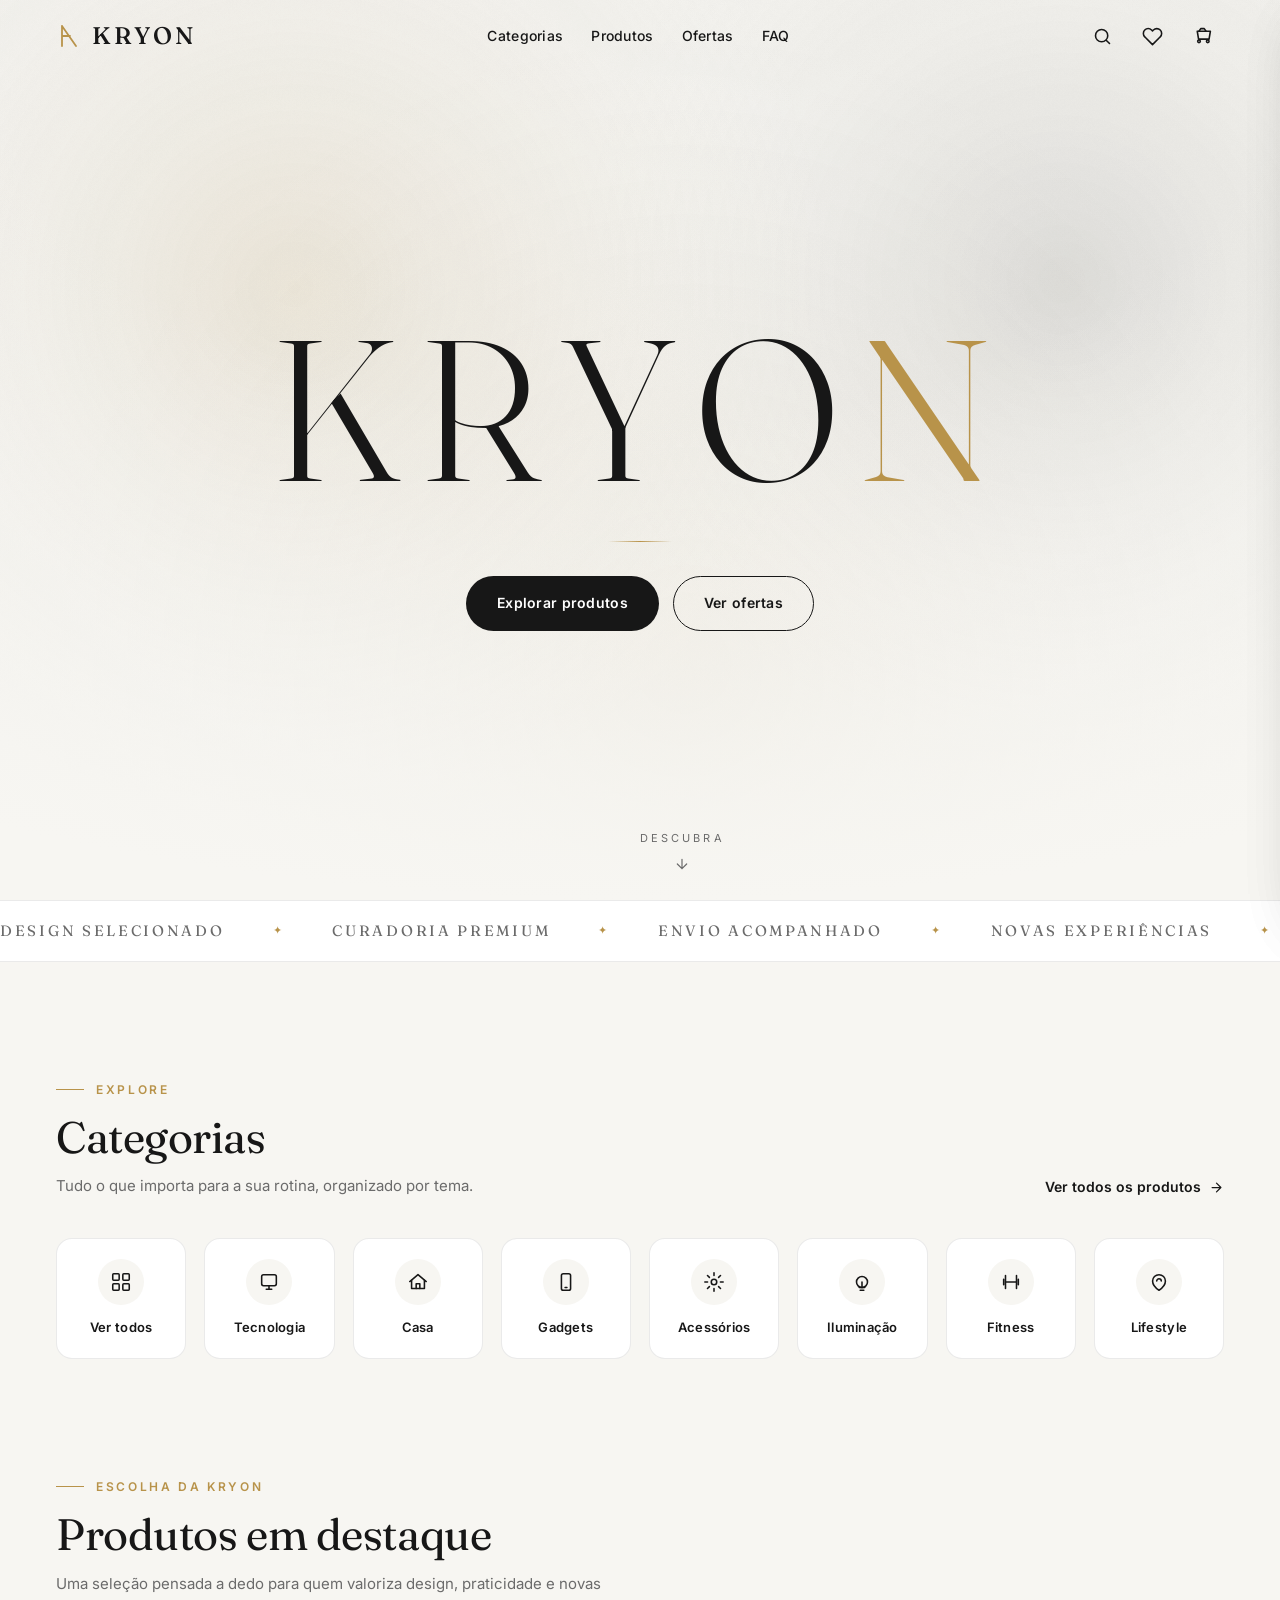
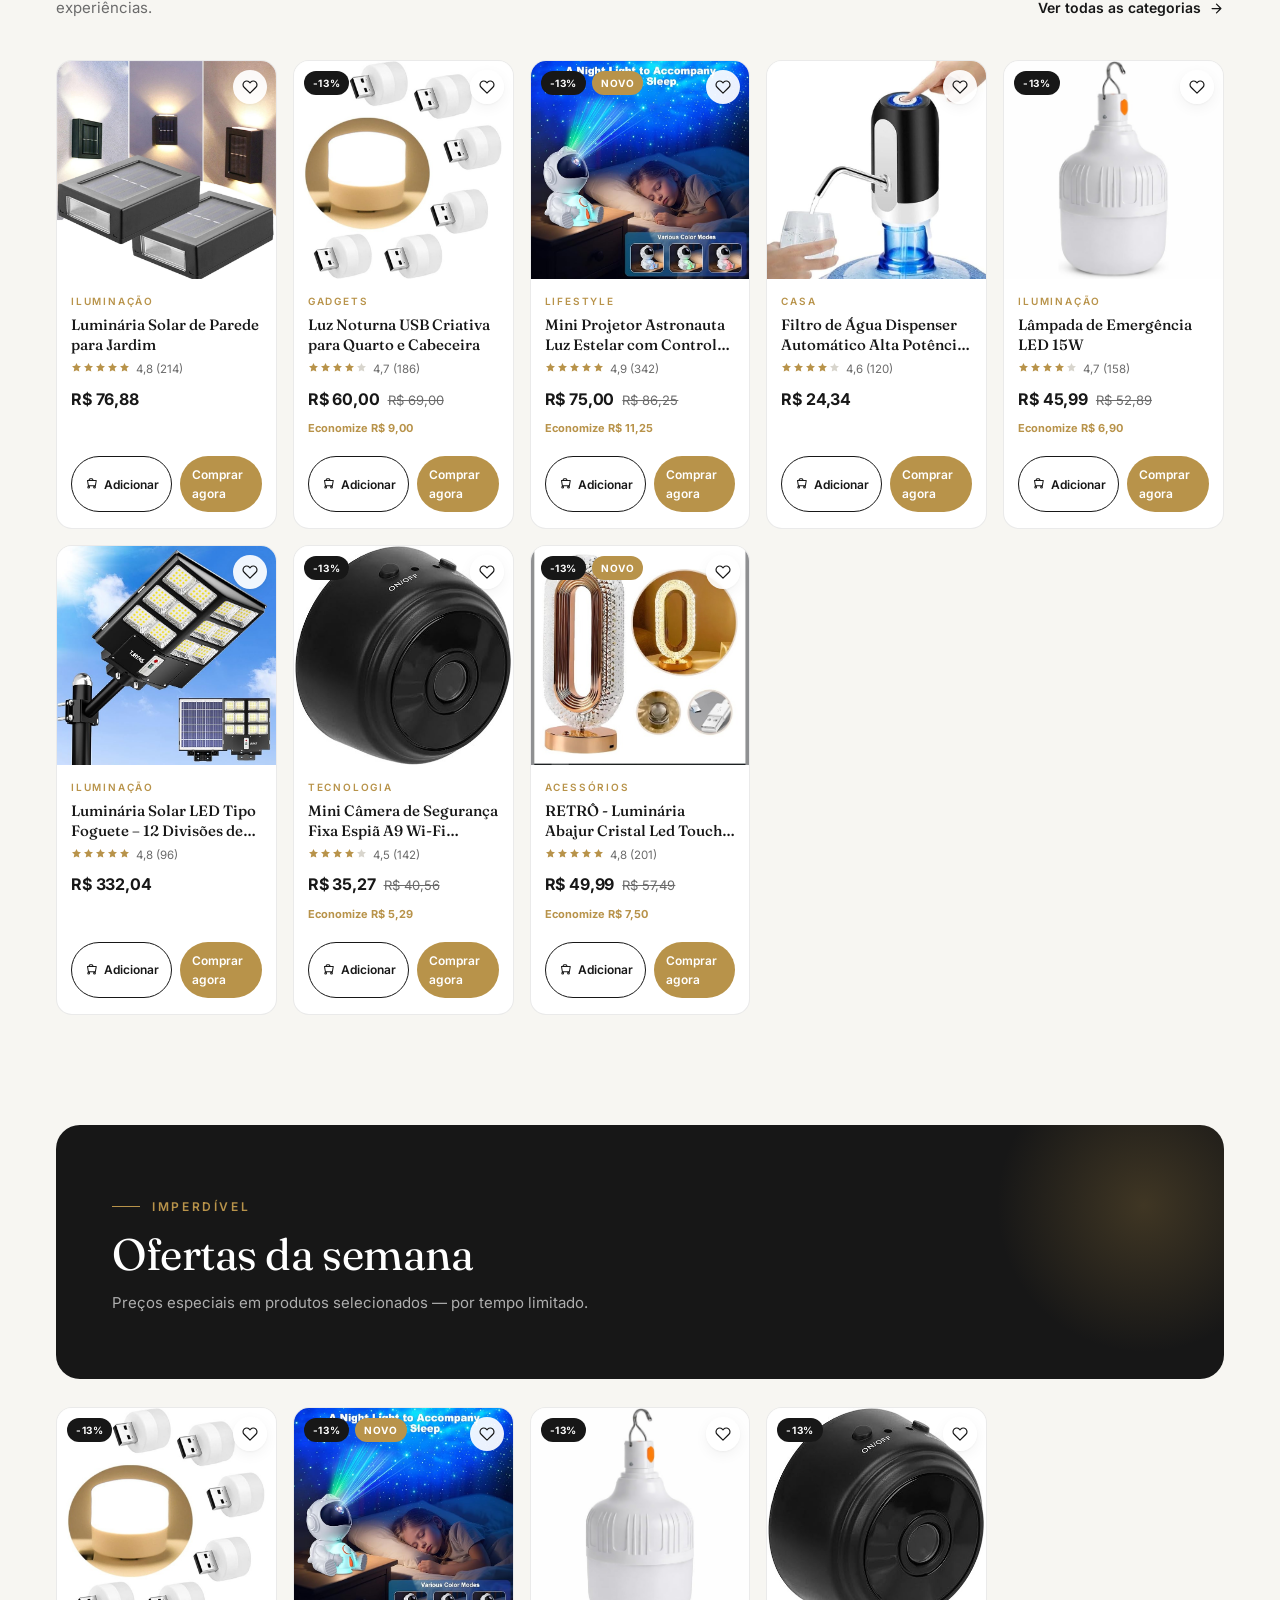
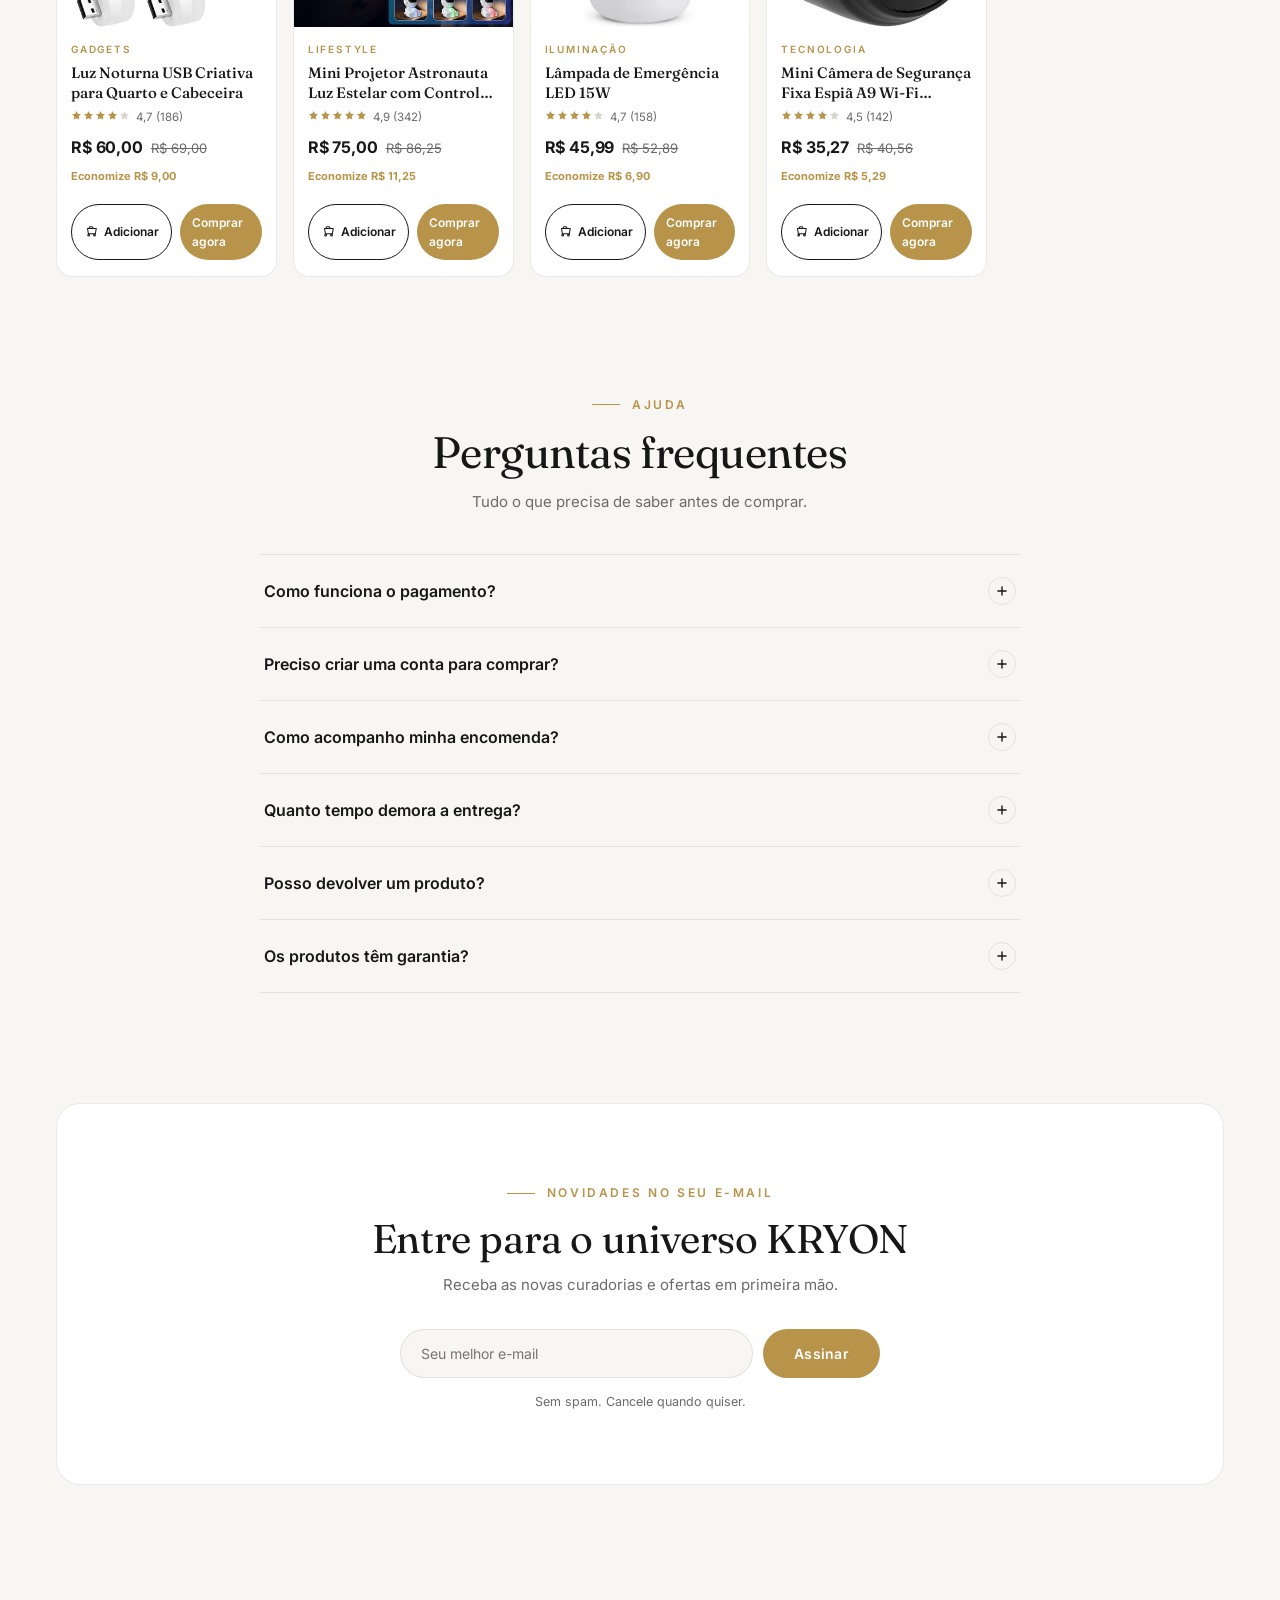
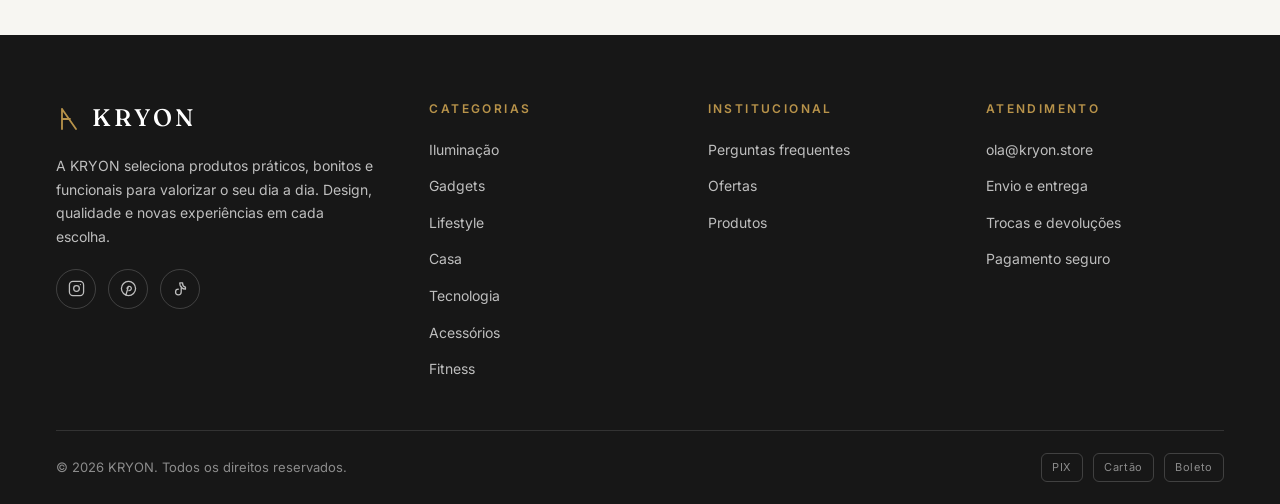
==== commit 423f57e1: "feat(mobile): refine mobile experience with 2-column grid and compact layouts Co-authored-by: monkey" ====
--- a/index.html
+++ b/index.html
@@ -13,7 +13,7 @@
   <link rel="preconnect" href="https://fonts.googleapis.com" />
   <link rel="preconnect" href="https://fonts.gstatic.com" crossorigin />
   <link href="https://fonts.googleapis.com/css2?family=Fraunces:opsz,wght@9..144,300;9..144,400;9..144,500;9..144,600&family=Inter:wght@400;500;600;700&display=swap" rel="stylesheet" />
-  <link rel="stylesheet" href="css/kryon.css?v=2" />
+  <link rel="stylesheet" href="css/kryon.css?v=3" />
 </head>
 <body>
   <a class="sr-only" href="#main">Pular para o conteúdo</a>
--- a/css/kryon.css
+++ b/css/kryon.css
@@ -2551,6 +2551,354 @@
 }
 
 /* ============================================================
+   Mobile — experiência refinada (até 640px)
+   ============================================================ */
+
+@media (max-width: 640px) {
+  .container {
+    padding-left: 18px;
+    padding-right: 18px;
+  }
+
+  /* Header compacto para telas estreitas */
+  .header-inner {
+    gap: 10px;
+  }
+
+  .brand {
+    font-size: 20px;
+    letter-spacing: 0.12em;
+  }
+
+  .brand-mark {
+    width: 24px;
+    height: 24px;
+  }
+
+  .header-actions {
+    gap: 2px;
+  }
+
+  .icon-btn,
+  .burger {
+    width: 36px;
+    height: 36px;
+  }
+
+  .icon-btn svg {
+    width: 19px;
+    height: 19px;
+  }
+
+  .badge-count {
+    top: 3px;
+    right: 1px;
+  }
+
+  /* Hero mais equilibrado */
+  .hero {
+    padding-left: 16px;
+    padding-right: 16px;
+    padding-bottom: 44px;
+  }
+
+  .hero-rule {
+    margin: 28px 0 24px;
+  }
+
+  .hero-actions {
+    gap: 10px;
+  }
+
+  .hero-actions .btn {
+    padding: 13px 22px;
+    font-size: 13.5px;
+  }
+
+  .hero-scroll {
+    bottom: 18px;
+  }
+
+  /* Seções com ritmo vertical mais compacto */
+  .section {
+    padding: 56px 0;
+  }
+
+  .section-head {
+    margin-bottom: 28px;
+    gap: 14px;
+  }
+
+  .section-title {
+    font-size: clamp(26px, 7vw, 34px);
+  }
+
+  .section-link {
+    font-size: 13px;
+  }
+
+  /* Categorias: grade compacta */
+  .cat-grid {
+    gap: 10px;
+  }
+
+  .cat-card {
+    padding: 16px 8px;
+    border-radius: 14px;
+  }
+
+  .cat-card .cat-icon {
+    width: 42px;
+    height: 42px;
+  }
+
+  .cat-card span {
+    font-size: 12px;
+  }
+
+  /* Grade de produtos em 2 colunas no mobile */
+  .products-grid,
+  .products-grid.cols-4 {
+    grid-template-columns: repeat(2, 1fr);
+    gap: 12px;
+  }
+
+  /* Card de produto compacto para as 2 colunas */
+  .product-card {
+    border-radius: 14px;
+  }
+
+  .product-card-body {
+    padding: 10px 10px 12px;
+    gap: 4px;
+  }
+
+  .product-card-cat {
+    font-size: 9px;
+    letter-spacing: 0.14em;
+  }
+
+  .product-card-name {
+    font-size: 13.5px;
+    line-height: 1.25;
+  }
+
+  .product-card-rating {
+    display: none;
+  }
+
+  .product-card-price {
+    gap: 6px;
+    margin-top: 2px;
+  }
+
+  .product-card-price .price {
+    font-size: 14.5px;
+  }
+
+  .product-card-price .price-old {
+    font-size: 12px;
+  }
+
+  .product-card-price .price-save {
+    font-size: 10px;
+  }
+
+  .product-card-actions {
+    grid-template-columns: 1fr;
+    gap: 6px;
+    padding-top: 8px;
+  }
+
+  .card-add-btn,
+  .card-buy-link {
+    padding: 8px 8px;
+    font-size: 11px;
+  }
+
+  .card-add-btn svg,
+  .card-buy-link svg {
+    width: 13px;
+    height: 13px;
+  }
+
+  .product-card-tags {
+    top: 8px;
+    left: 8px;
+  }
+
+  .tag {
+    padding: 3px 7px;
+    font-size: 9px;
+  }
+
+  .product-fav {
+    top: 7px;
+    right: 7px;
+    width: 32px;
+    height: 32px;
+  }
+
+  .product-fav svg {
+    width: 15px;
+    height: 15px;
+  }
+
+  /* Ofertas */
+  .deal-banner {
+    padding: 32px 20px;
+    border-radius: 18px;
+  }
+
+  /* FAQ */
+  .faq-q {
+    padding: 18px 2px;
+    font-size: 15px;
+  }
+
+  /* Newsletter */
+  .newsletter {
+    padding: 36px 20px;
+    border-radius: 18px;
+  }
+
+  .newsletter-form {
+    flex-direction: column;
+    gap: 10px;
+  }
+
+  .newsletter-form input {
+    min-width: 0;
+    width: 100%;
+  }
+
+  .newsletter-form .btn {
+    width: 100%;
+  }
+
+  /* Footer */
+  .footer-main {
+    padding: 48px 0 36px;
+    gap: 32px;
+  }
+
+  .footer-bottom {
+    justify-content: center;
+    text-align: center;
+  }
+
+  .footer-payments {
+    justify-content: center;
+  }
+
+  /* Drawers */
+  .drawer-head {
+    padding: 0 18px;
+  }
+
+  .drawer-body {
+    padding: 18px;
+  }
+
+  .drawer-footer {
+    padding: 16px 18px 20px;
+  }
+
+  /* Página de produto */
+  .product-page {
+    padding-top: calc(var(--header-h) + 24px);
+    padding-bottom: 110px;
+  }
+
+  .breadcrumb {
+    font-size: 12px;
+    margin-bottom: 20px;
+  }
+
+  .product-layout {
+    gap: 28px;
+  }
+
+  .product-title {
+    font-size: clamp(26px, 7vw, 34px);
+  }
+
+  .product-cta-row {
+    display: grid;
+    grid-template-columns: 1fr auto;
+    gap: 10px;
+    align-items: stretch;
+  }
+
+  .product-cta-row .qty-stepper {
+    grid-column: 1 / -1;
+    justify-self: center;
+    margin-bottom: 2px;
+  }
+
+  .product-cta-row .btn {
+    width: 100%;
+    padding: 13px 14px;
+    font-size: 13px;
+  }
+
+  .product-cta-row #pdBuyBtn {
+    grid-column: 1 / -1;
+  }
+
+  .product-cta-row #pdFav {
+    width: 46px !important;
+    height: 46px !important;
+  }
+
+  .product-features {
+    grid-template-columns: 1fr;
+  }
+
+  .related-section {
+    margin-top: 48px;
+    padding-top: 40px;
+  }
+
+  /* Barra de compra fixa */
+  .mobile-buybar {
+    padding: 10px 14px calc(10px + env(safe-area-inset-bottom));
+  }
+
+  .mobile-buybar .price {
+    font-size: 16px;
+  }
+
+  .mobile-buybar .btn {
+    padding: 12px 10px;
+    font-size: 12.5px;
+  }
+
+  /* Elementos sobre a buybar quando visível */
+  body.has-buybar .back-top {
+    bottom: 92px;
+  }
+
+  body.has-buybar .toast {
+    bottom: 92px;
+  }
+
+  /* Pesquisa */
+  .search-bar {
+    padding: 84px 18px 32px;
+  }
+
+  .search-results {
+    padding: 0 18px 48px;
+  }
+
+  .search-close {
+    top: 16px;
+    right: 16px;
+  }
+}
+
+/* ============================================================
    Acessibilidade
    ============================================================ */
 
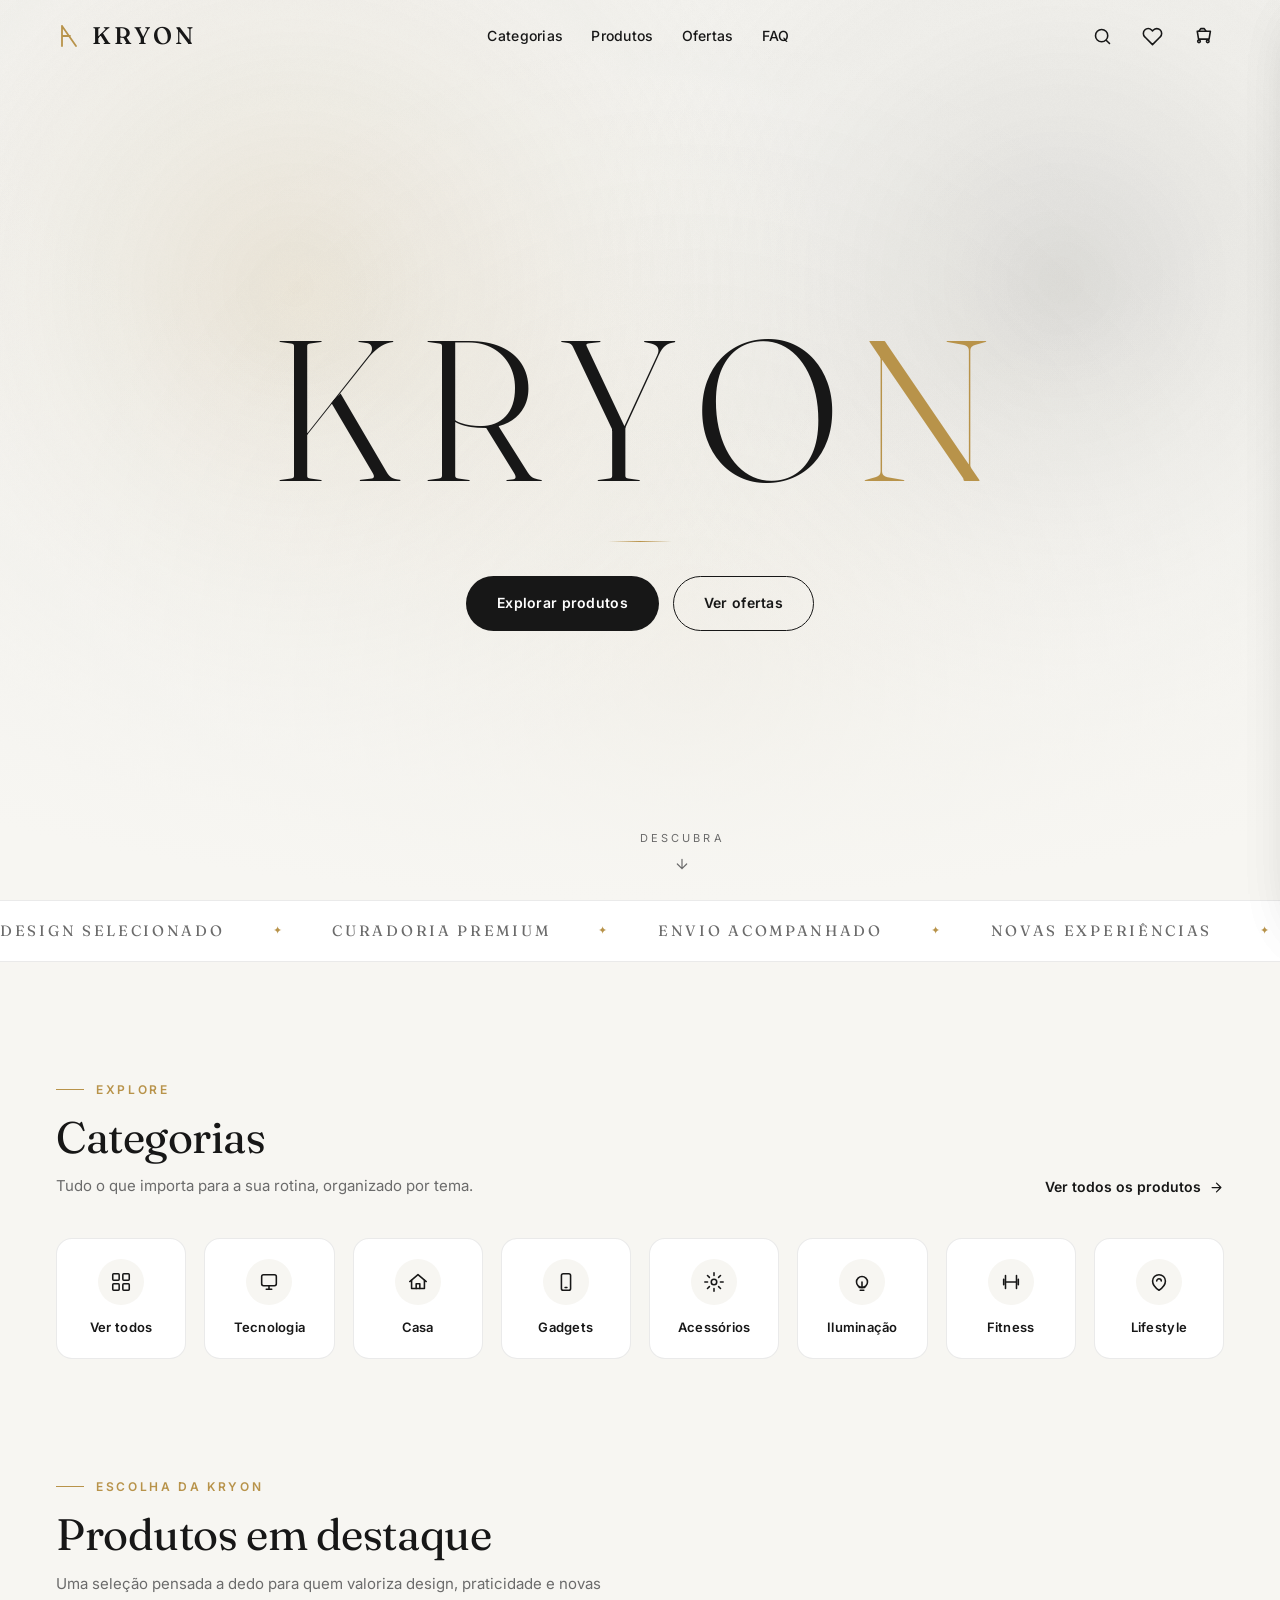
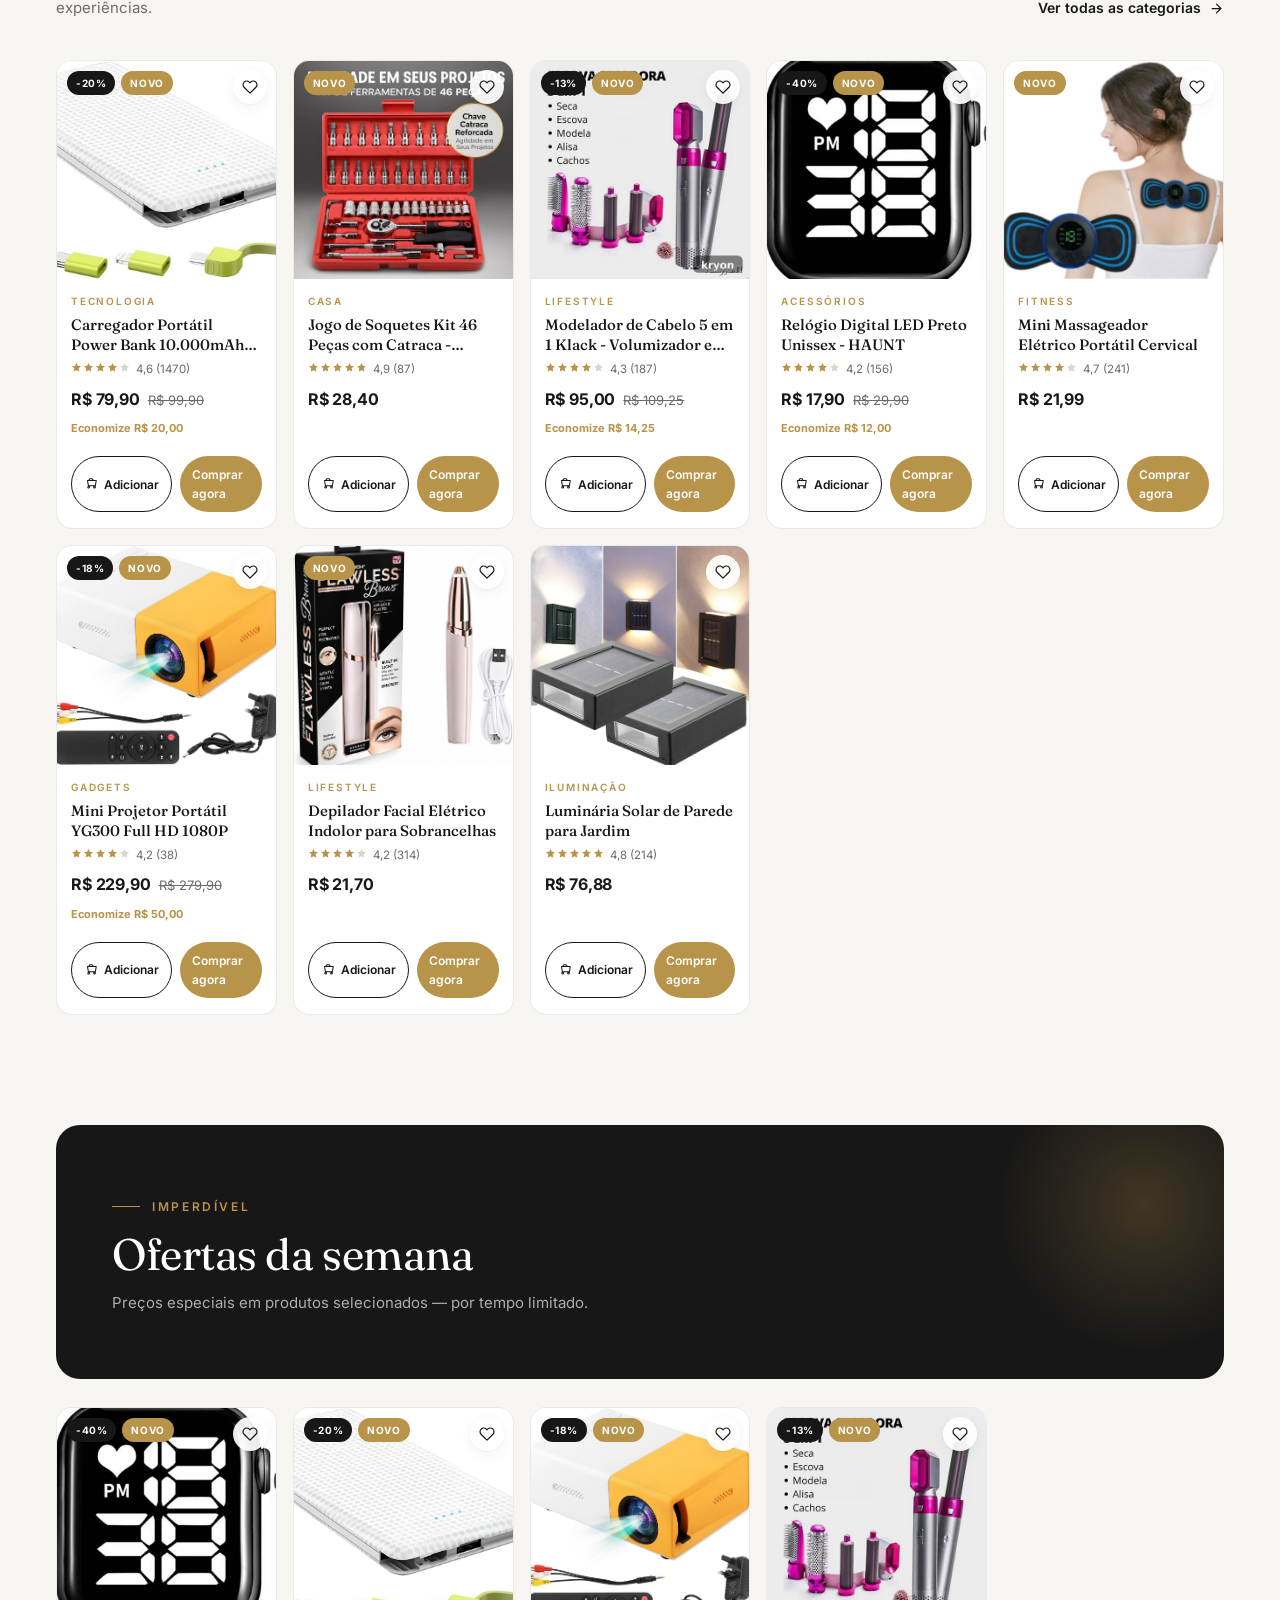
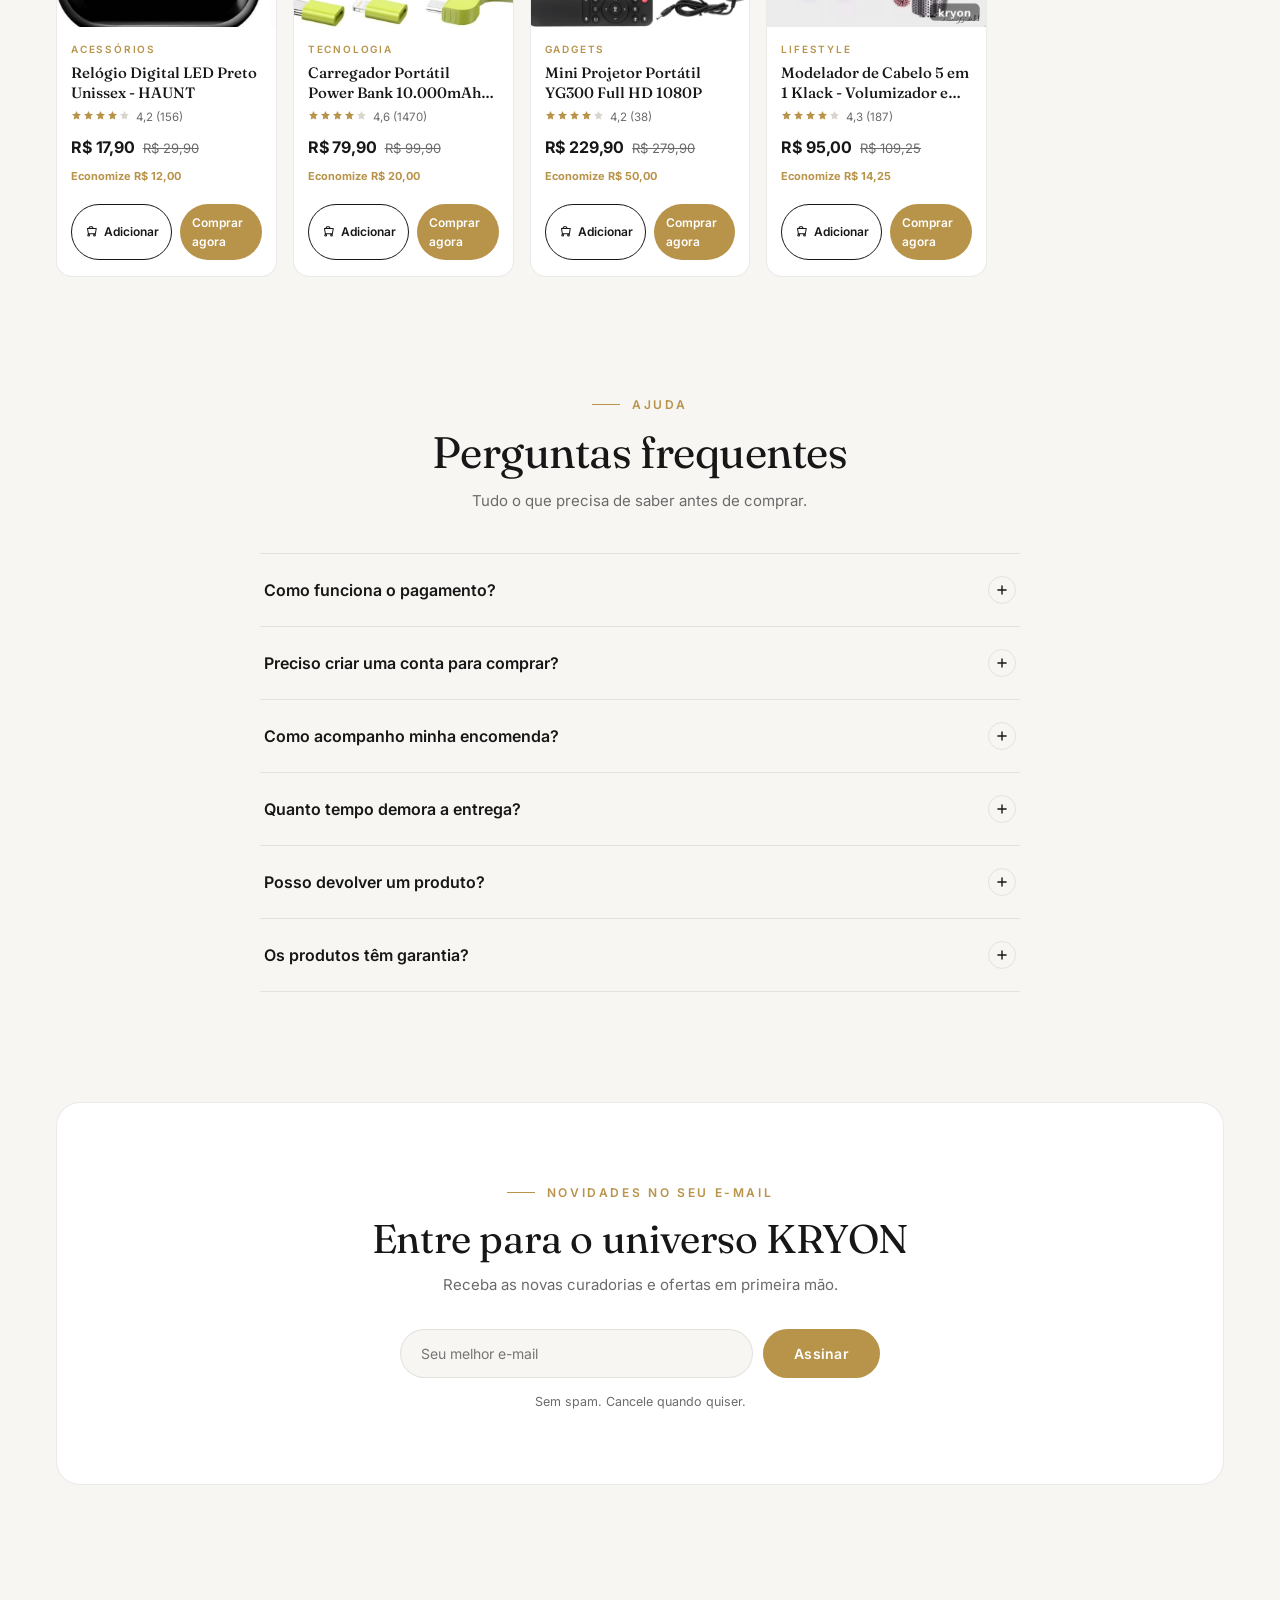
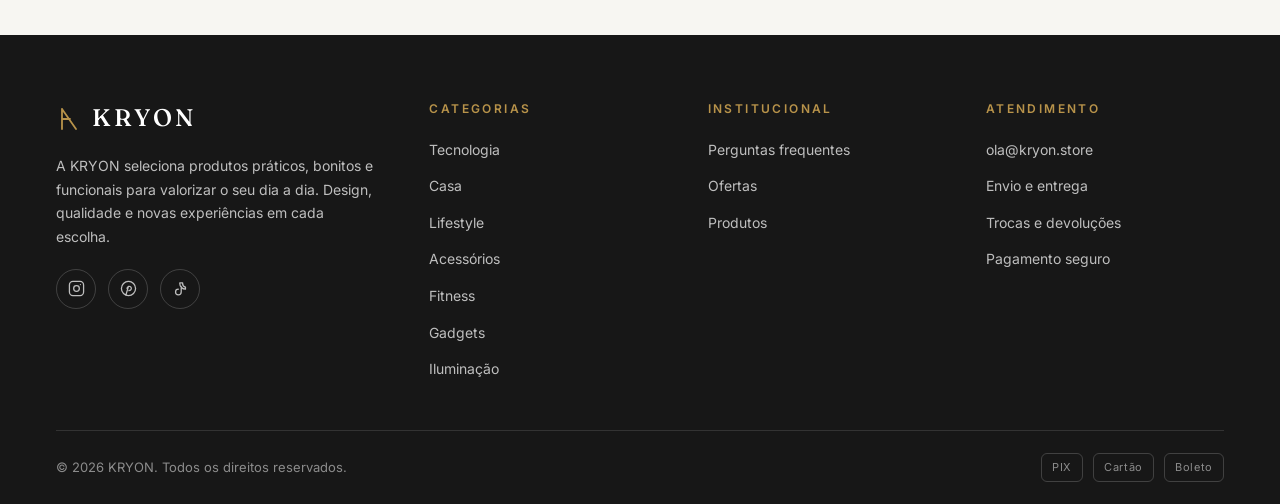
==== commit e581339e: "feat: add Meta Pixel tracking with e-commerce events Co-authored-by: monkeycode-ai <monkeycode-ai@ch" ====
--- a/index.html
+++ b/index.html
@@ -14,6 +14,10 @@
   <link rel="preconnect" href="https://fonts.gstatic.com" crossorigin />
   <link href="https://fonts.googleapis.com/css2?family=Fraunces:opsz,wght@9..144,300;9..144,400;9..144,500;9..144,600&family=Inter:wght@400;500;600;700&display=swap" rel="stylesheet" />
   <link rel="stylesheet" href="css/kryon.css?v=3" />
+  <script src="js/meta-pixel.js"></script>
+  <noscript>
+    <img height="1" width="1" style="display:none" src="https://www.facebook.com/tr?id=1066936762934805&ev=PageView&noscript=1" alt="" />
+  </noscript>
 </head>
 <body>
   <a class="sr-only" href="#main">Pular para o conteúdo</a>
--- a/css/kryon.css
+++ b/css/kryon.css
@@ -2132,6 +2132,13 @@
   transition: opacity 0.4s var(--ease-soft);
 }
 
+.gallery-main video {
+  width: 100%;
+  height: 100%;
+  object-fit: cover;
+  background: #000;
+}
+
 .gallery-thumbs {
   display: grid;
   grid-template-columns: repeat(4, 1fr);
@@ -2140,6 +2147,7 @@
 }
 
 .gallery-thumb {
+  position: relative;
   aspect-ratio: 1 / 1;
   border-radius: 10px;
   overflow: hidden;
@@ -2159,6 +2167,37 @@
 .gallery-thumb.active {
   opacity: 1;
   border-color: var(--gold);
+}
+
+.gallery-thumb.has-video::after {
+  content: '';
+  position: absolute;
+  inset: 0;
+  background: linear-gradient(180deg, rgba(0,0,0,0) 40%, rgba(0,0,0,0.45) 100%);
+  pointer-events: none;
+}
+
+.thumb-play {
+  position: absolute;
+  left: 50%;
+  top: 50%;
+  transform: translate(-50%, -50%);
+  width: 34px;
+  height: 34px;
+  border-radius: 50%;
+  background: rgba(0, 0, 0, 0.55);
+  color: #fff;
+  display: flex;
+  align-items: center;
+  justify-content: center;
+  pointer-events: none;
+  z-index: 1;
+}
+
+.thumb-play svg {
+  width: 16px;
+  height: 16px;
+  margin-left: 2px;
 }
 
 .product-info {
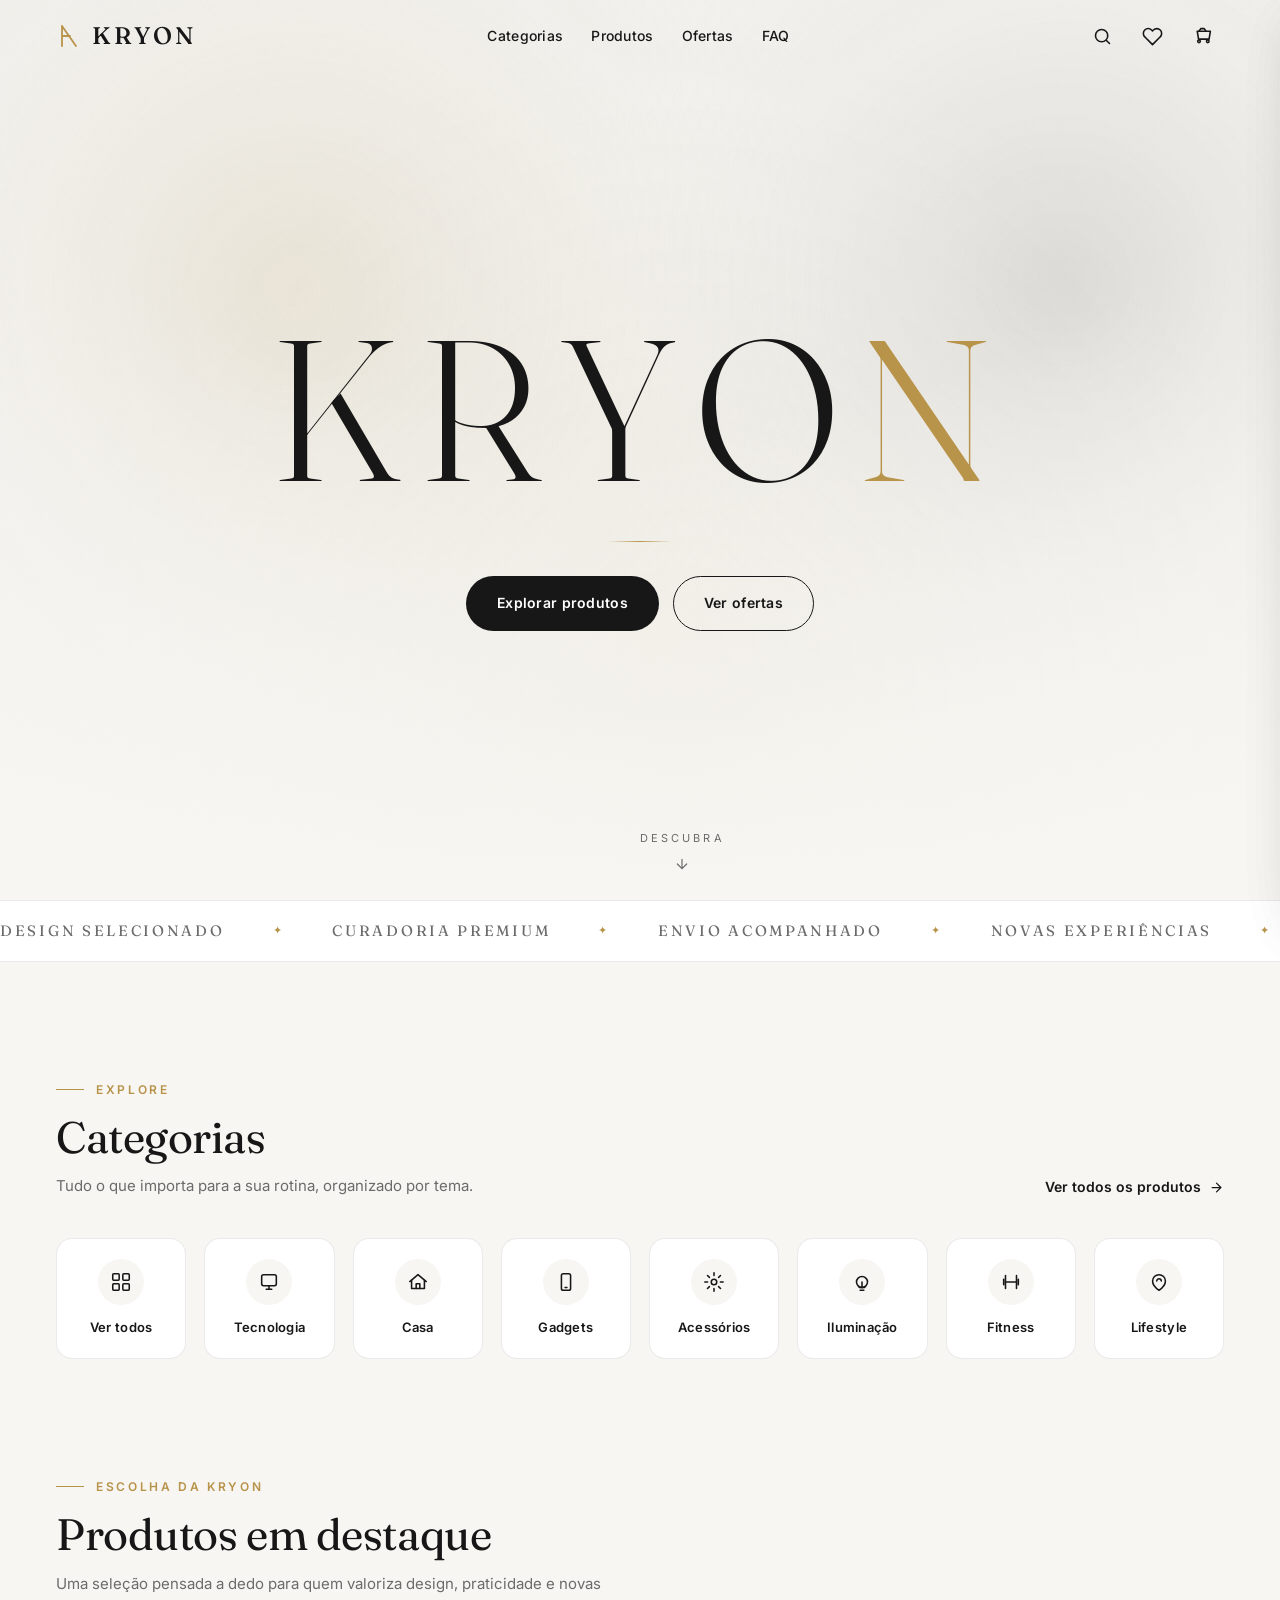
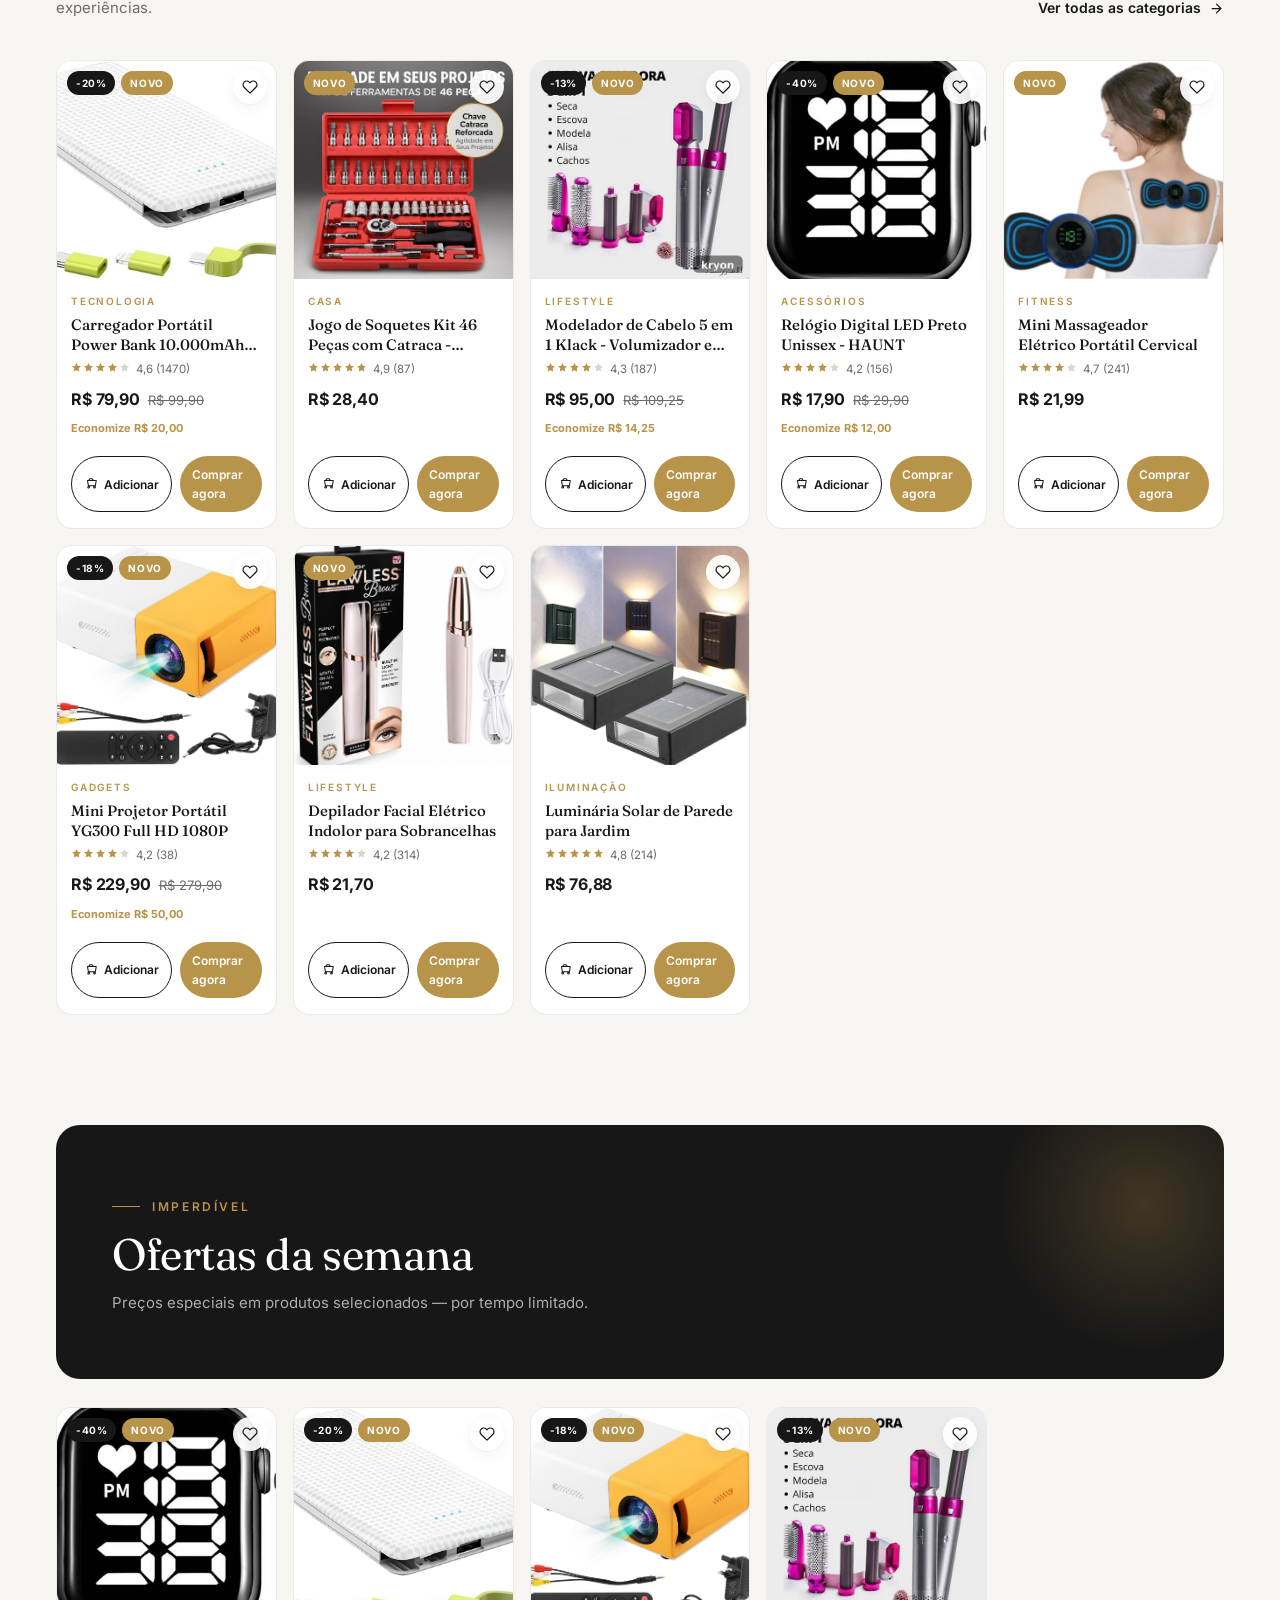
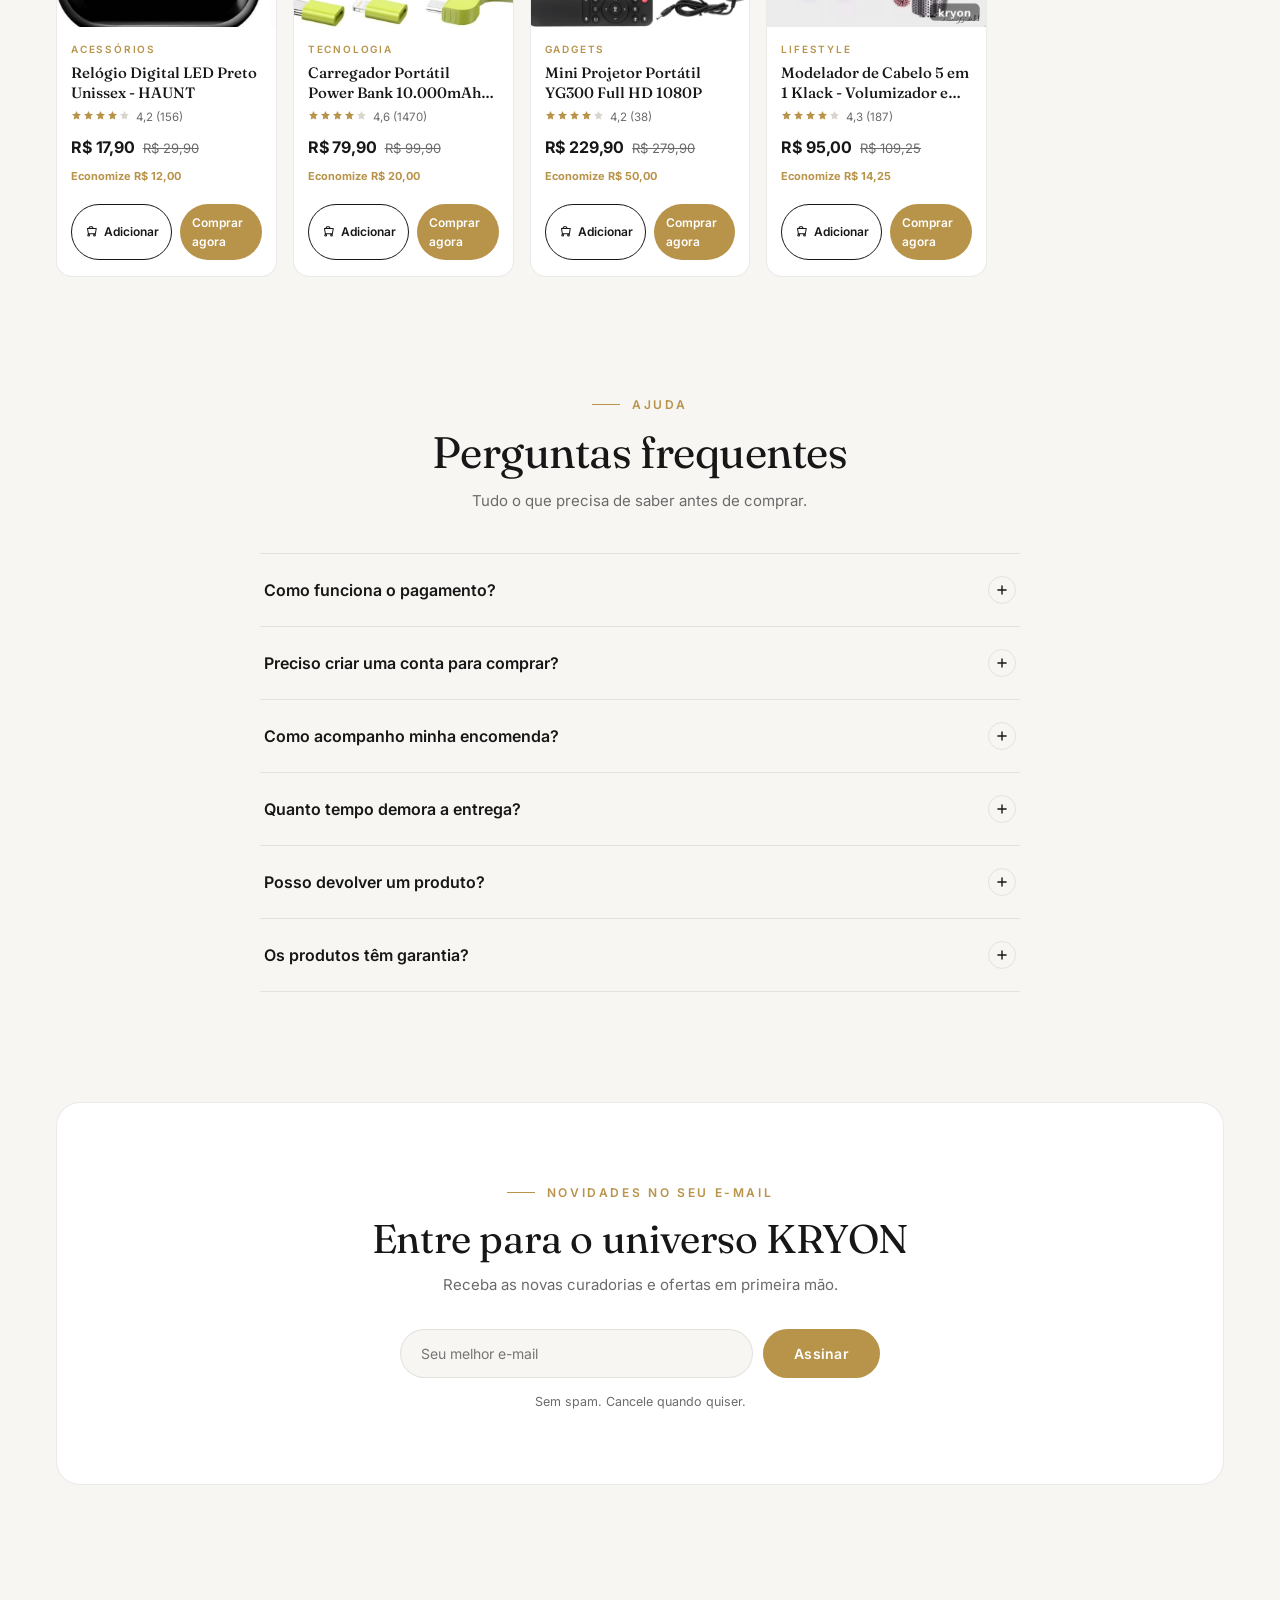
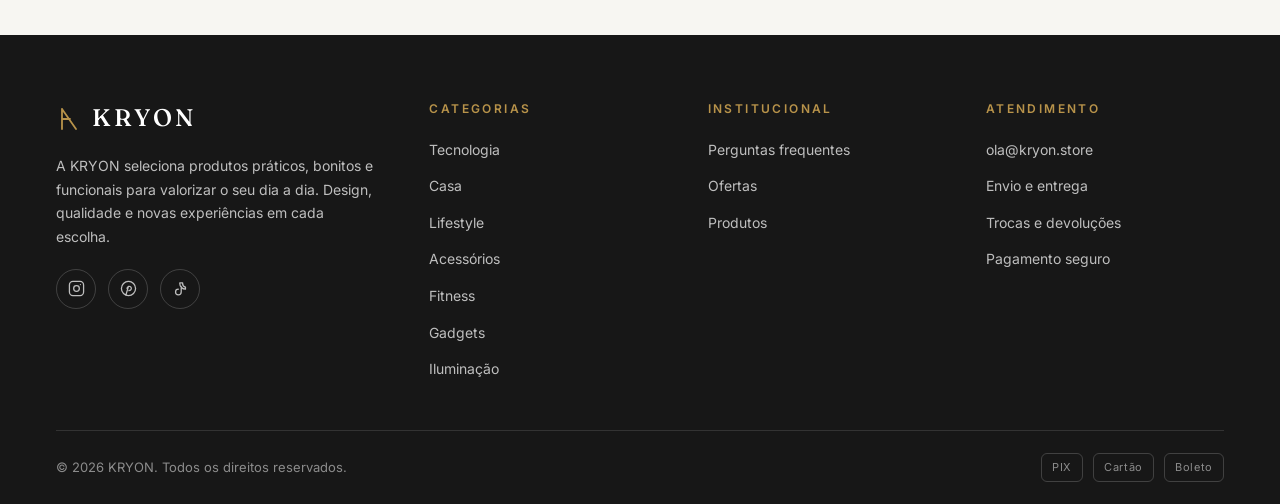
==== commit 74e09bfb: "fix: mover código base do Meta Pixel para o <head> das páginas O código base do pixel (fbq init + Pa" ====
--- a/index.html
+++ b/index.html
@@ -1,6 +1,23 @@
 <!DOCTYPE html>
 <html lang="pt-BR">
 <head>
+  <!-- Meta Pixel Code -->
+  <script>
+  !function(f,b,e,v,n,t,s)
+  {if(f.fbq)return;n=f.fbq=function(){n.callMethod?
+  n.callMethod.apply(n,arguments):n.queue.push(arguments)};
+  if(!f._fbq)f._fbq=n;n.push=n;n.loaded=!0;n.version='2.0';
+  n.queue=[];t=b.createElement(e);t.async=!0;
+  t.src=v;s=b.getElementsByTagName(e)[0];
+  s.parentNode.insertBefore(t,s)}(window, document,'script',
+  'https://connect.facebook.net/en_US/fbevents.js');
+  fbq('init', '1066936762934805');
+  fbq('track', 'PageView');
+  </script>
+  <noscript><img height="1" width="1" style="display:none"
+  src="https://www.facebook.com/tr?id=1066936762934805&ev=PageView&noscript=1"
+  /></noscript>
+  <!-- End Meta Pixel Code -->
   <meta charset="UTF-8" />
   <meta name="viewport" content="width=device-width, initial-scale=1.0" />
   <title>KRYON · Curadoria premium para a sua rotina</title>
@@ -15,9 +32,6 @@
   <link href="https://fonts.googleapis.com/css2?family=Fraunces:opsz,wght@9..144,300;9..144,400;9..144,500;9..144,600&family=Inter:wght@400;500;600;700&display=swap" rel="stylesheet" />
   <link rel="stylesheet" href="css/kryon.css?v=3" />
   <script src="js/meta-pixel.js"></script>
-  <noscript>
-    <img height="1" width="1" style="display:none" src="https://www.facebook.com/tr?id=1066936762934805&ev=PageView&noscript=1" alt="" />
-  </noscript>
 </head>
 <body>
   <a class="sr-only" href="#main">Pular para o conteúdo</a>
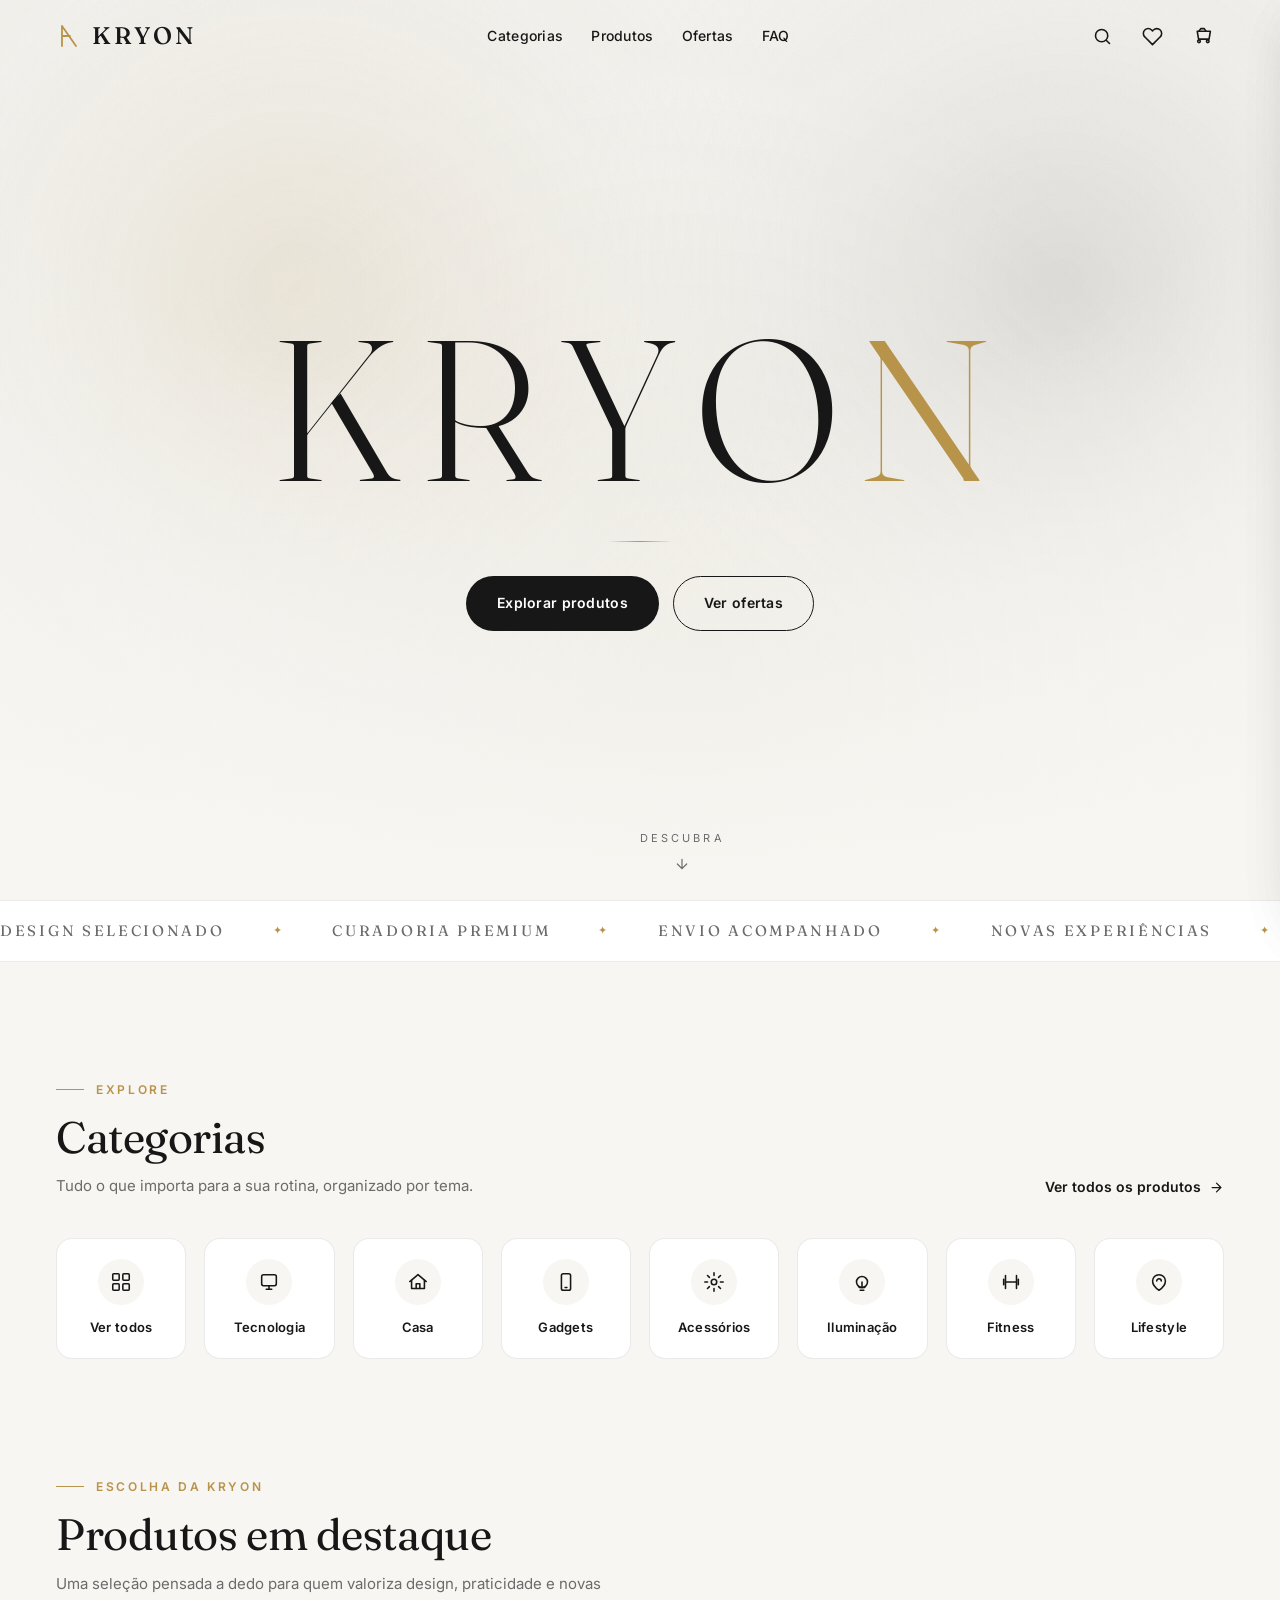
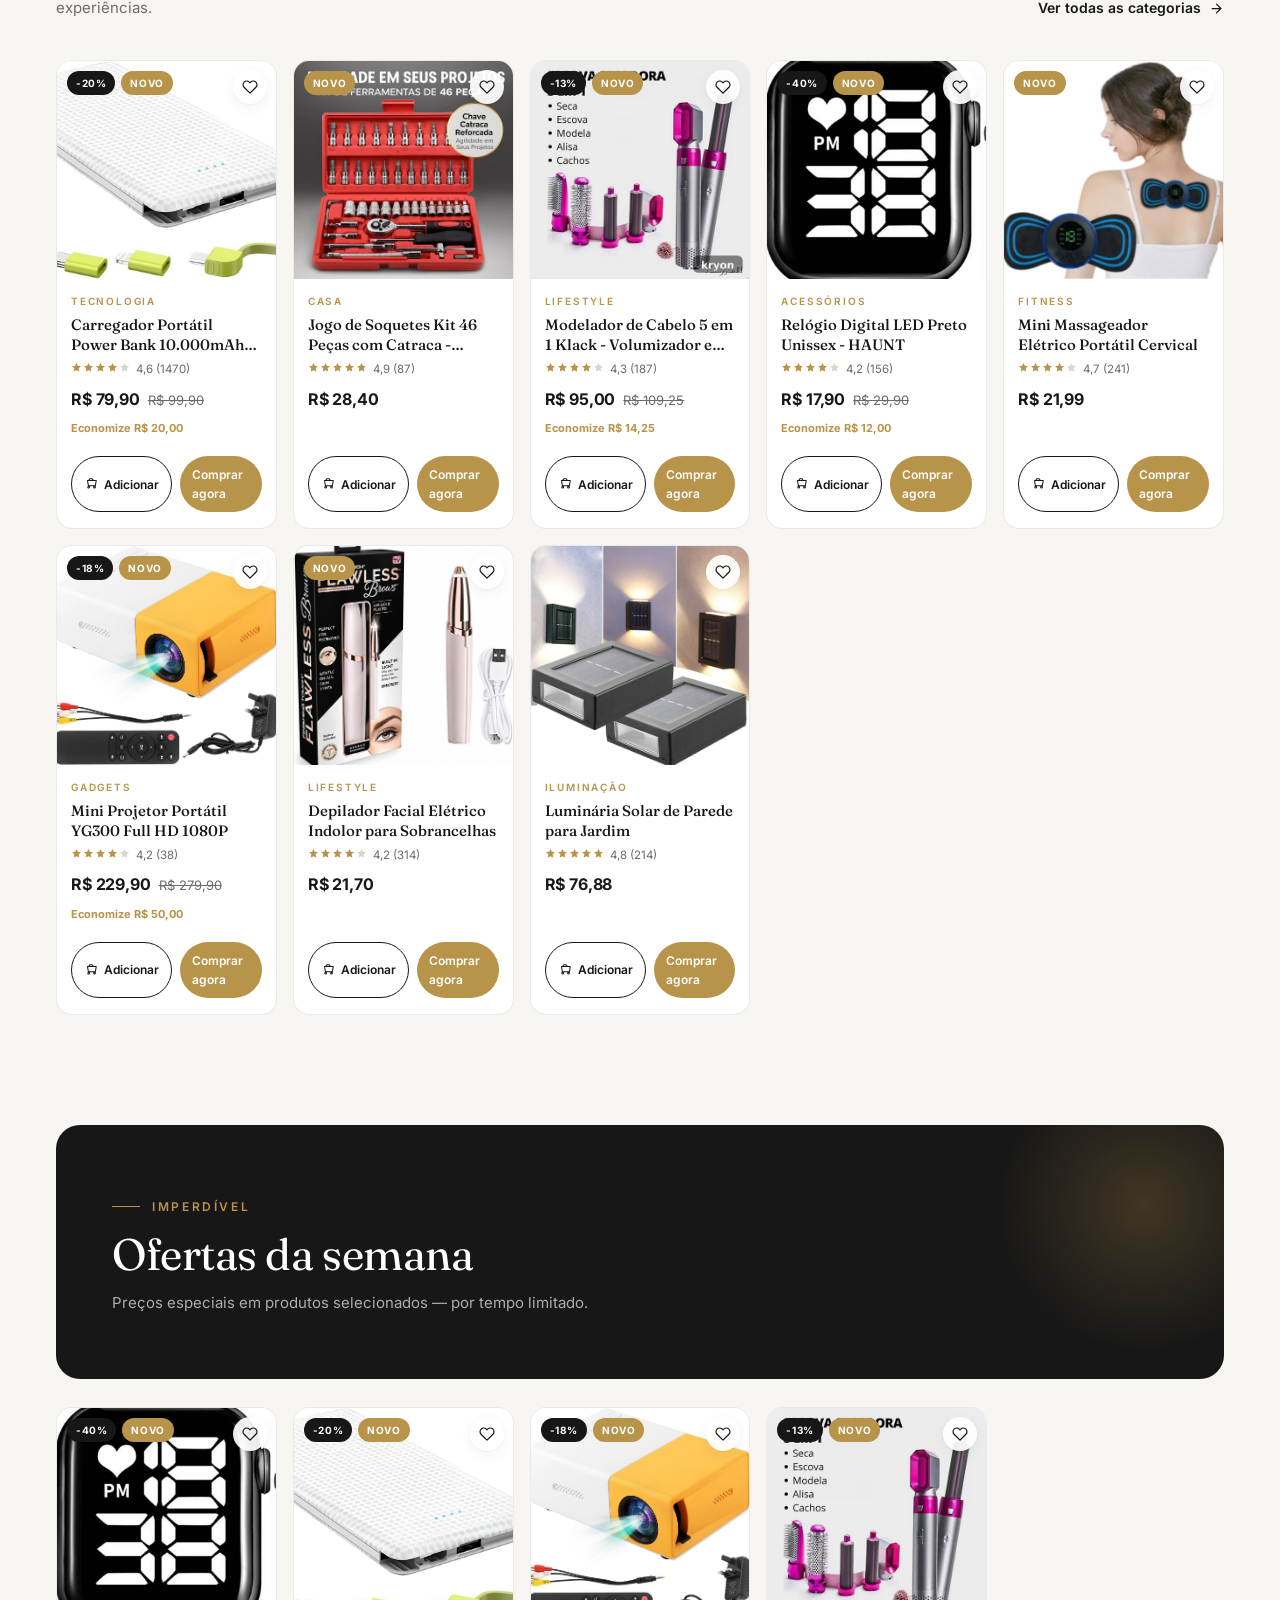
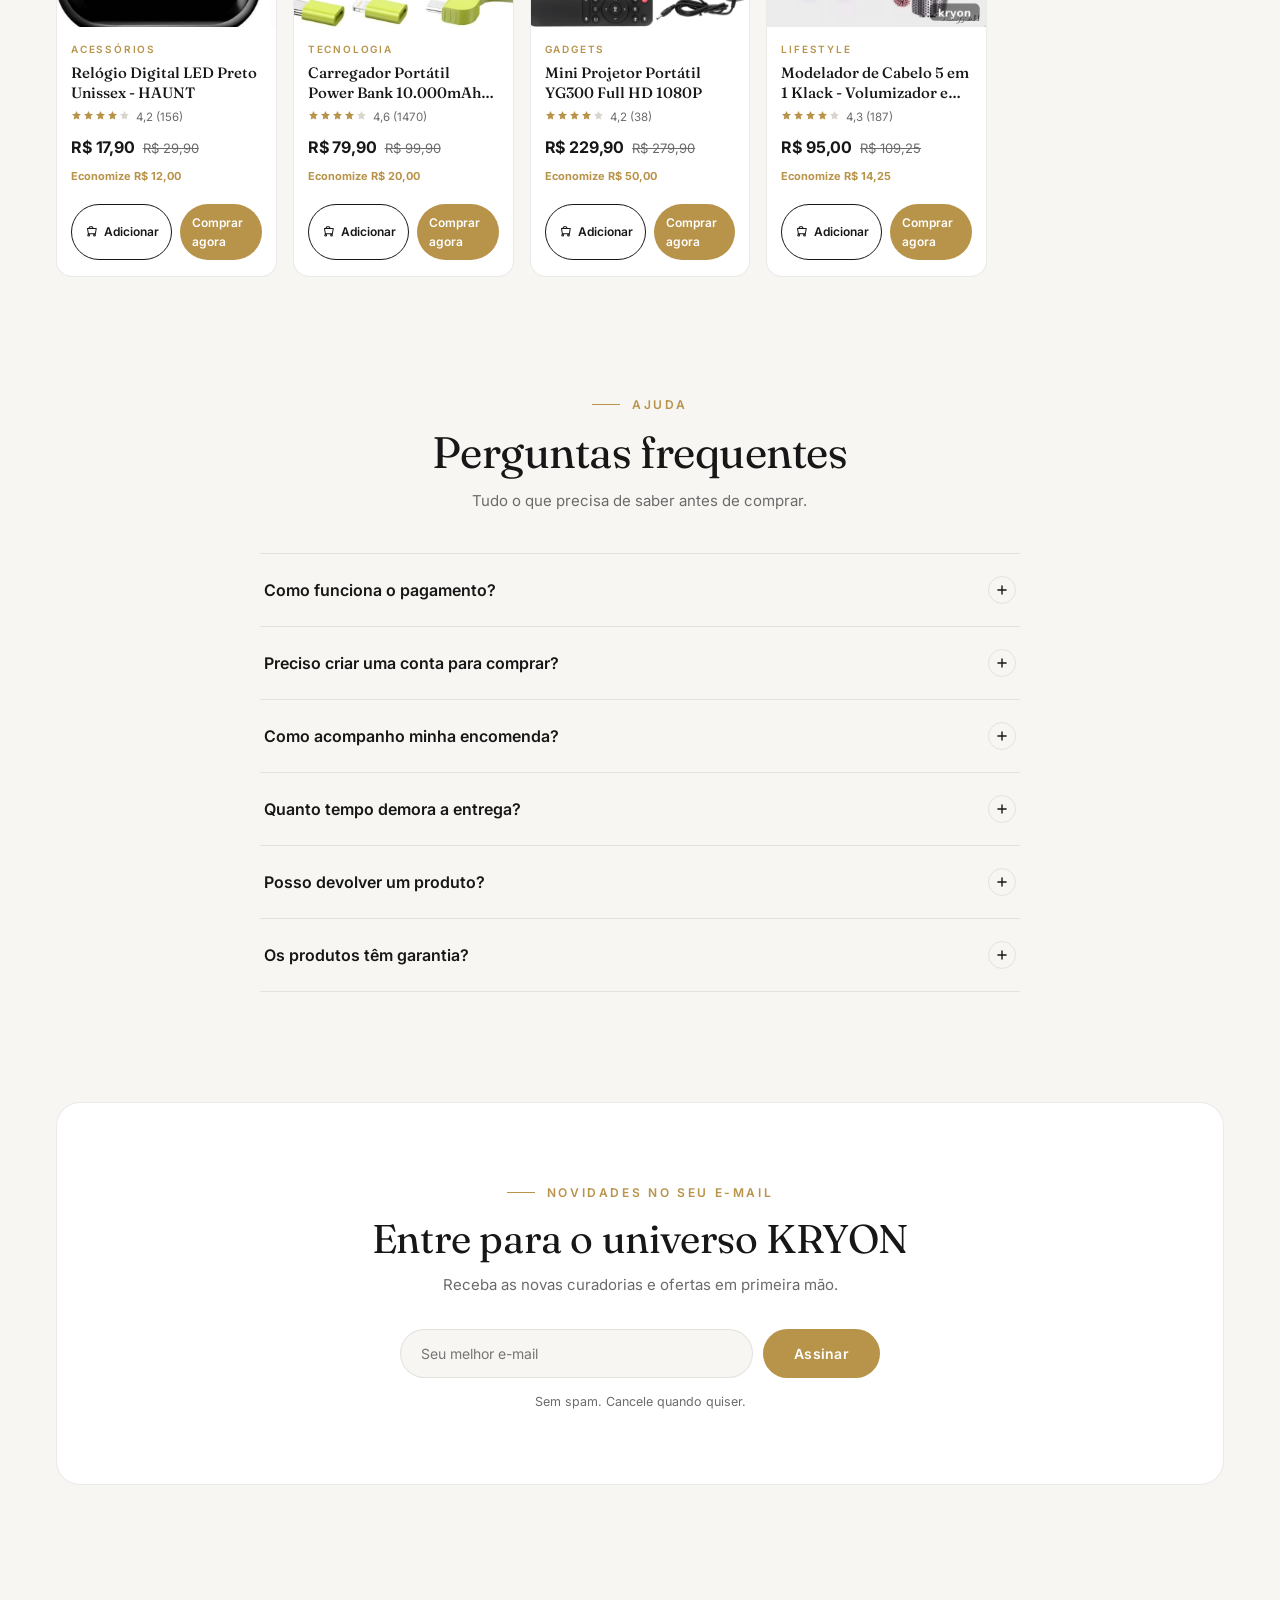
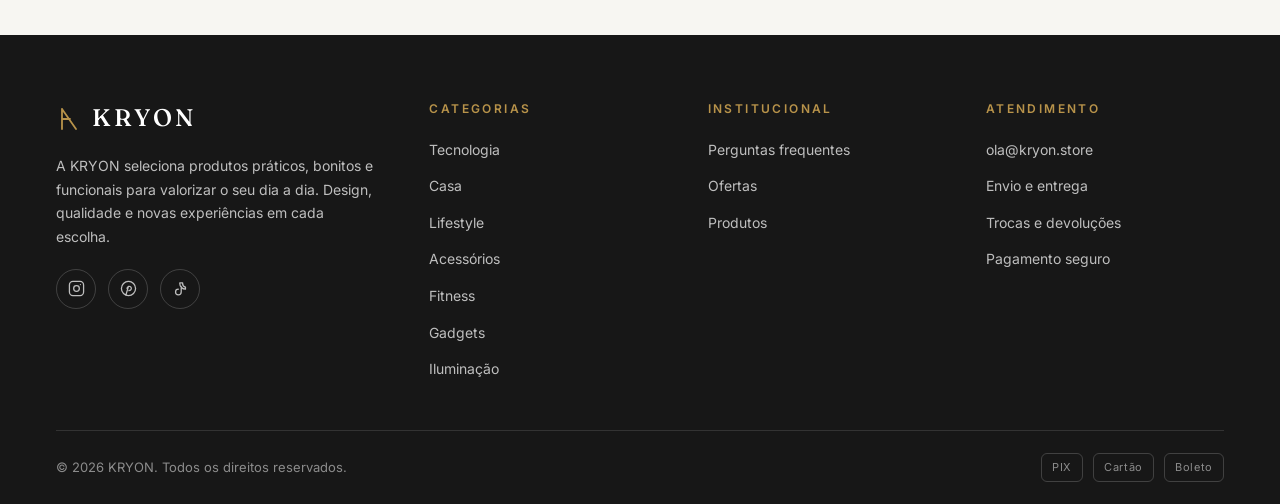
==== commit a147a4bf: "feat: adicionar metatag de verificação do Meta Business Manager Adicionada a metatag de verificação " ====
--- a/index.html
+++ b/index.html
@@ -18,6 +18,7 @@
   src="https://www.facebook.com/tr?id=1066936762934805&ev=PageView&noscript=1"
   /></noscript>
   <!-- End Meta Pixel Code -->
+  <meta name="facebook-domain-verification" content="5s74wd3usdo5ucwaxo8hqfdyksw0qx" />
   <meta charset="UTF-8" />
   <meta name="viewport" content="width=device-width, initial-scale=1.0" />
   <title>KRYON · Curadoria premium para a sua rotina</title>
